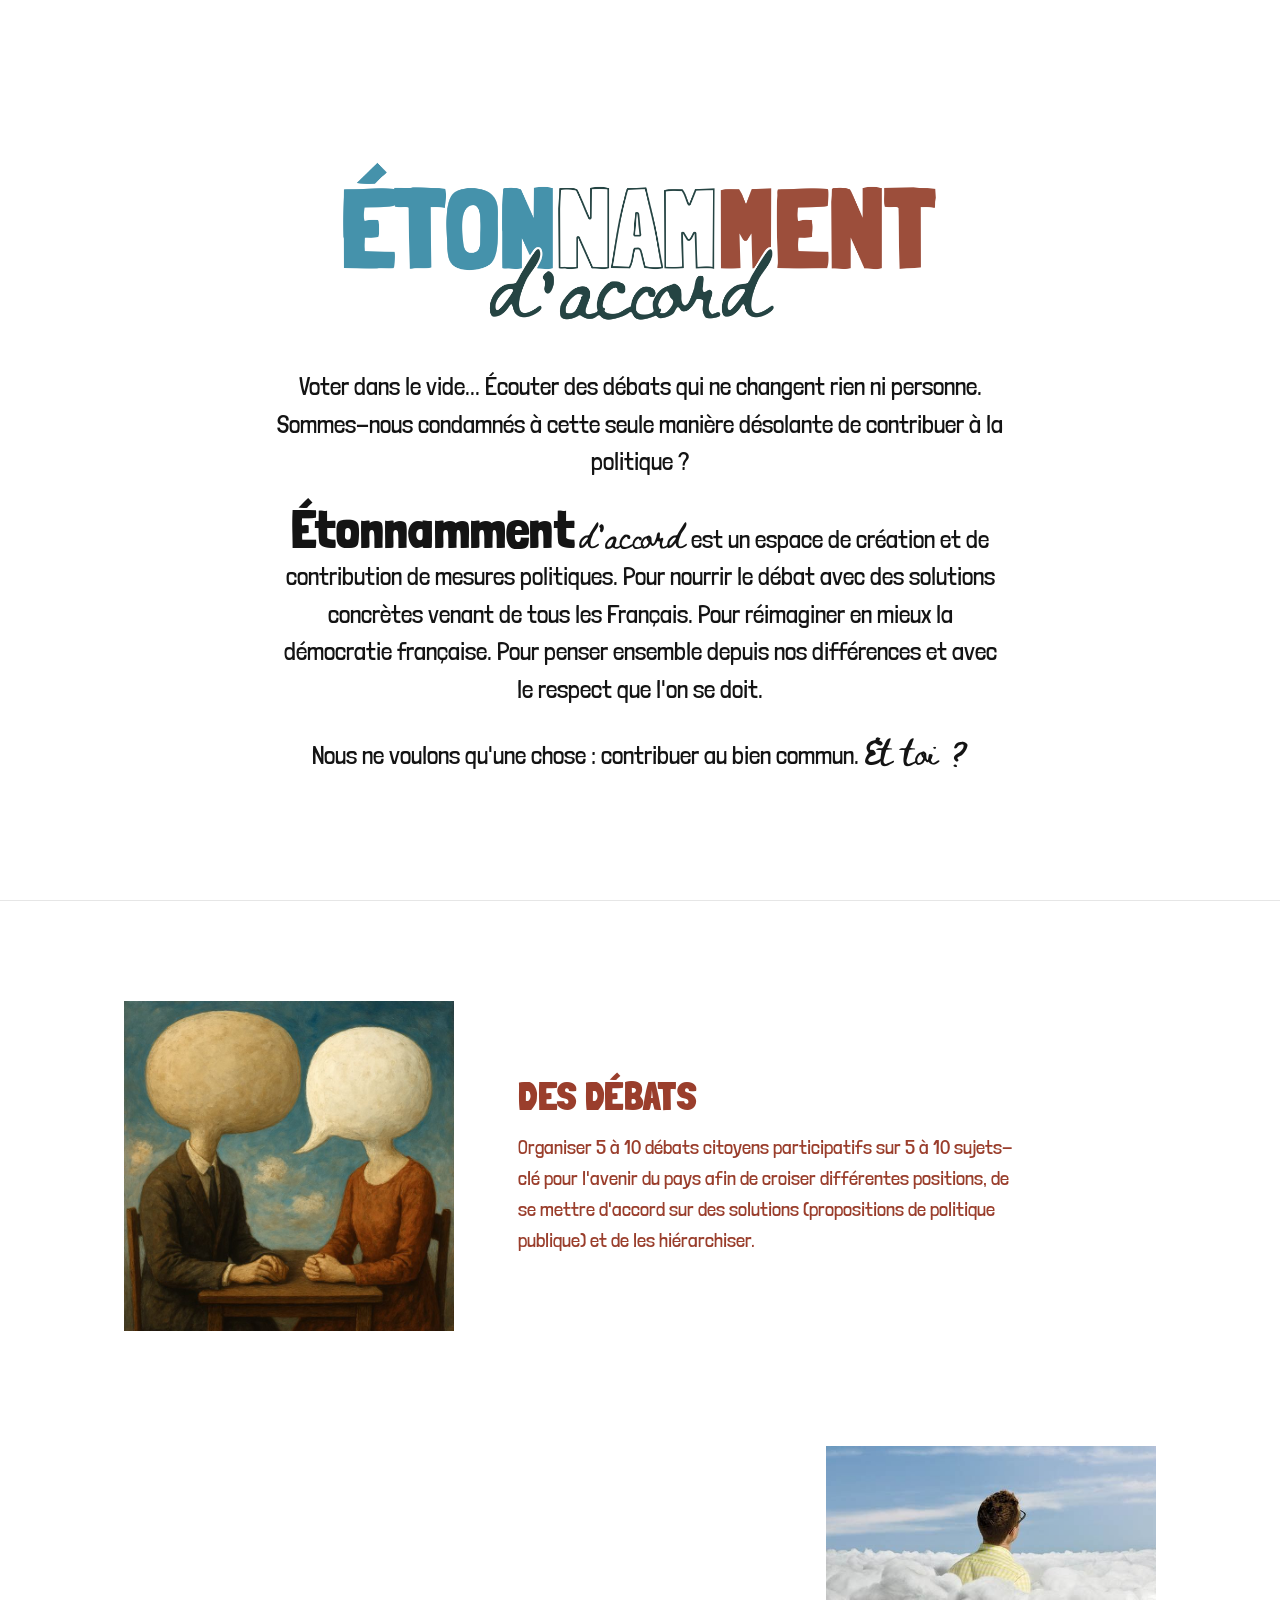
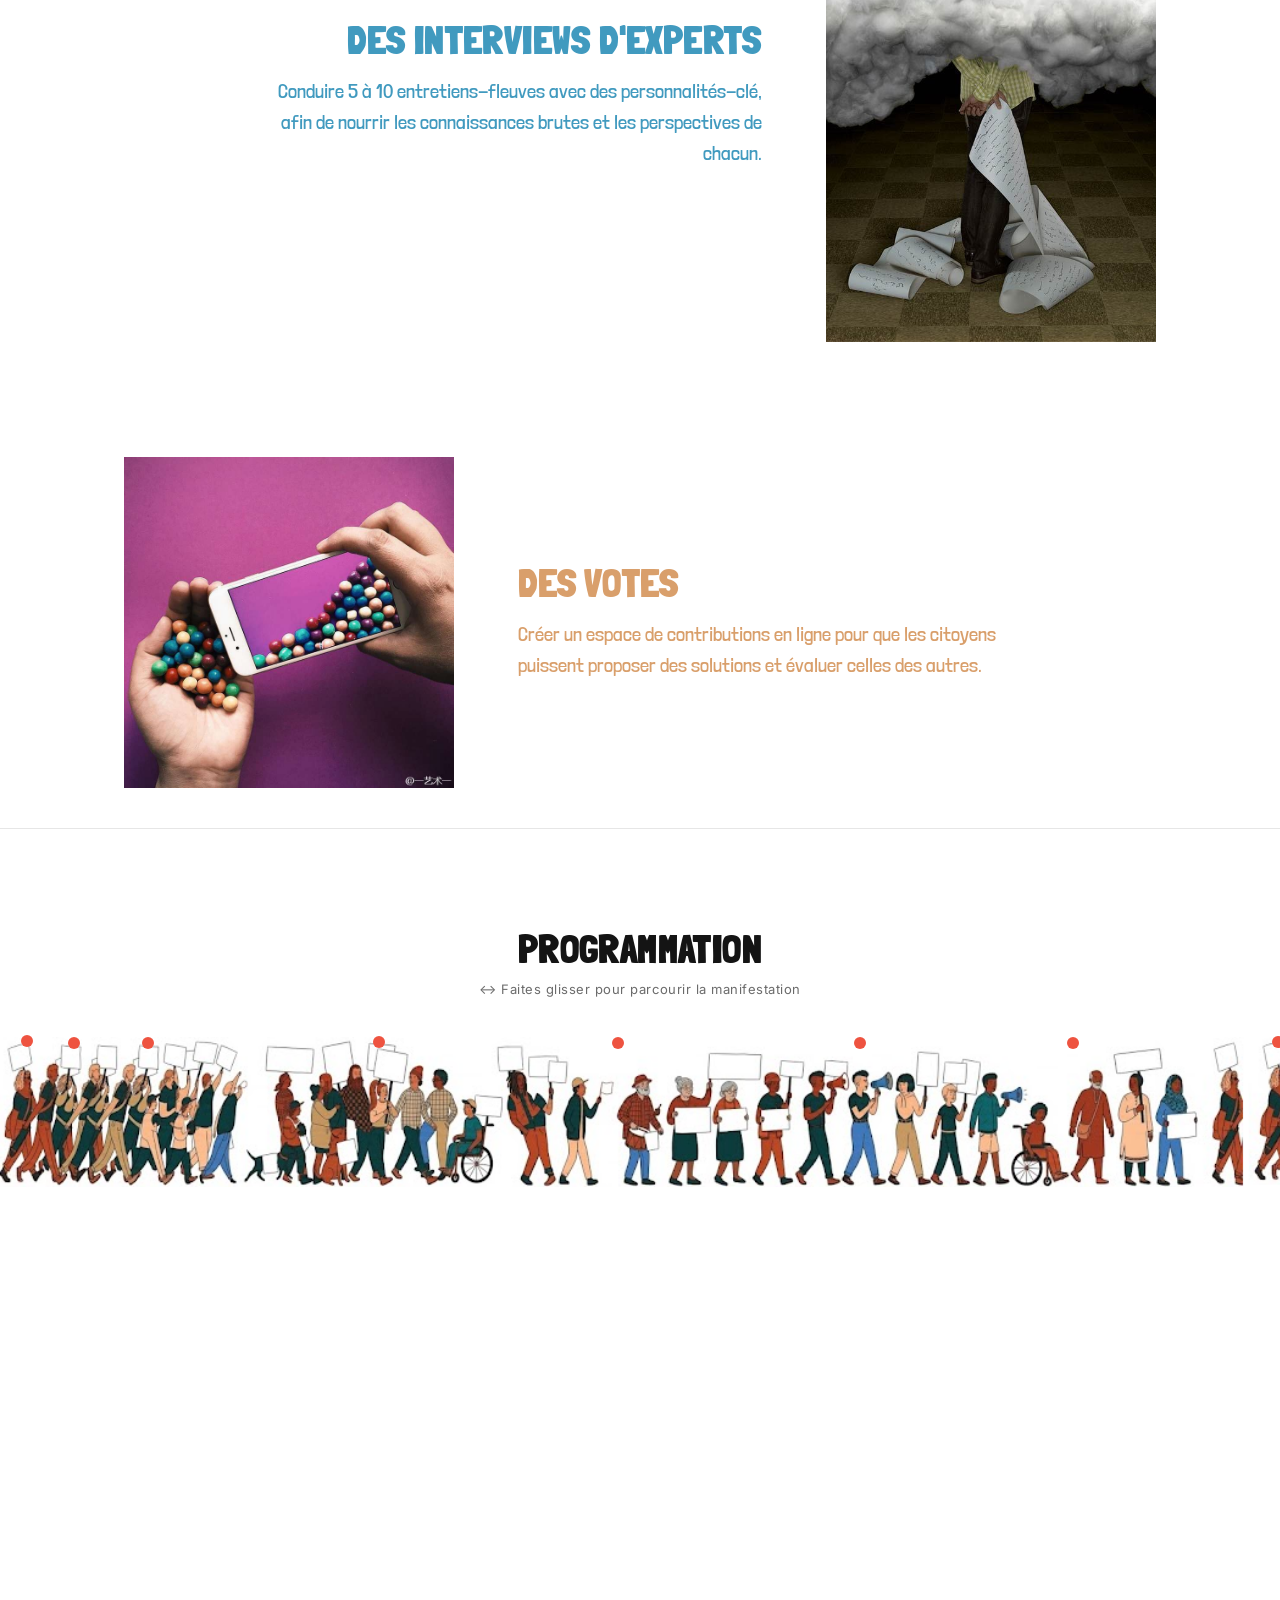
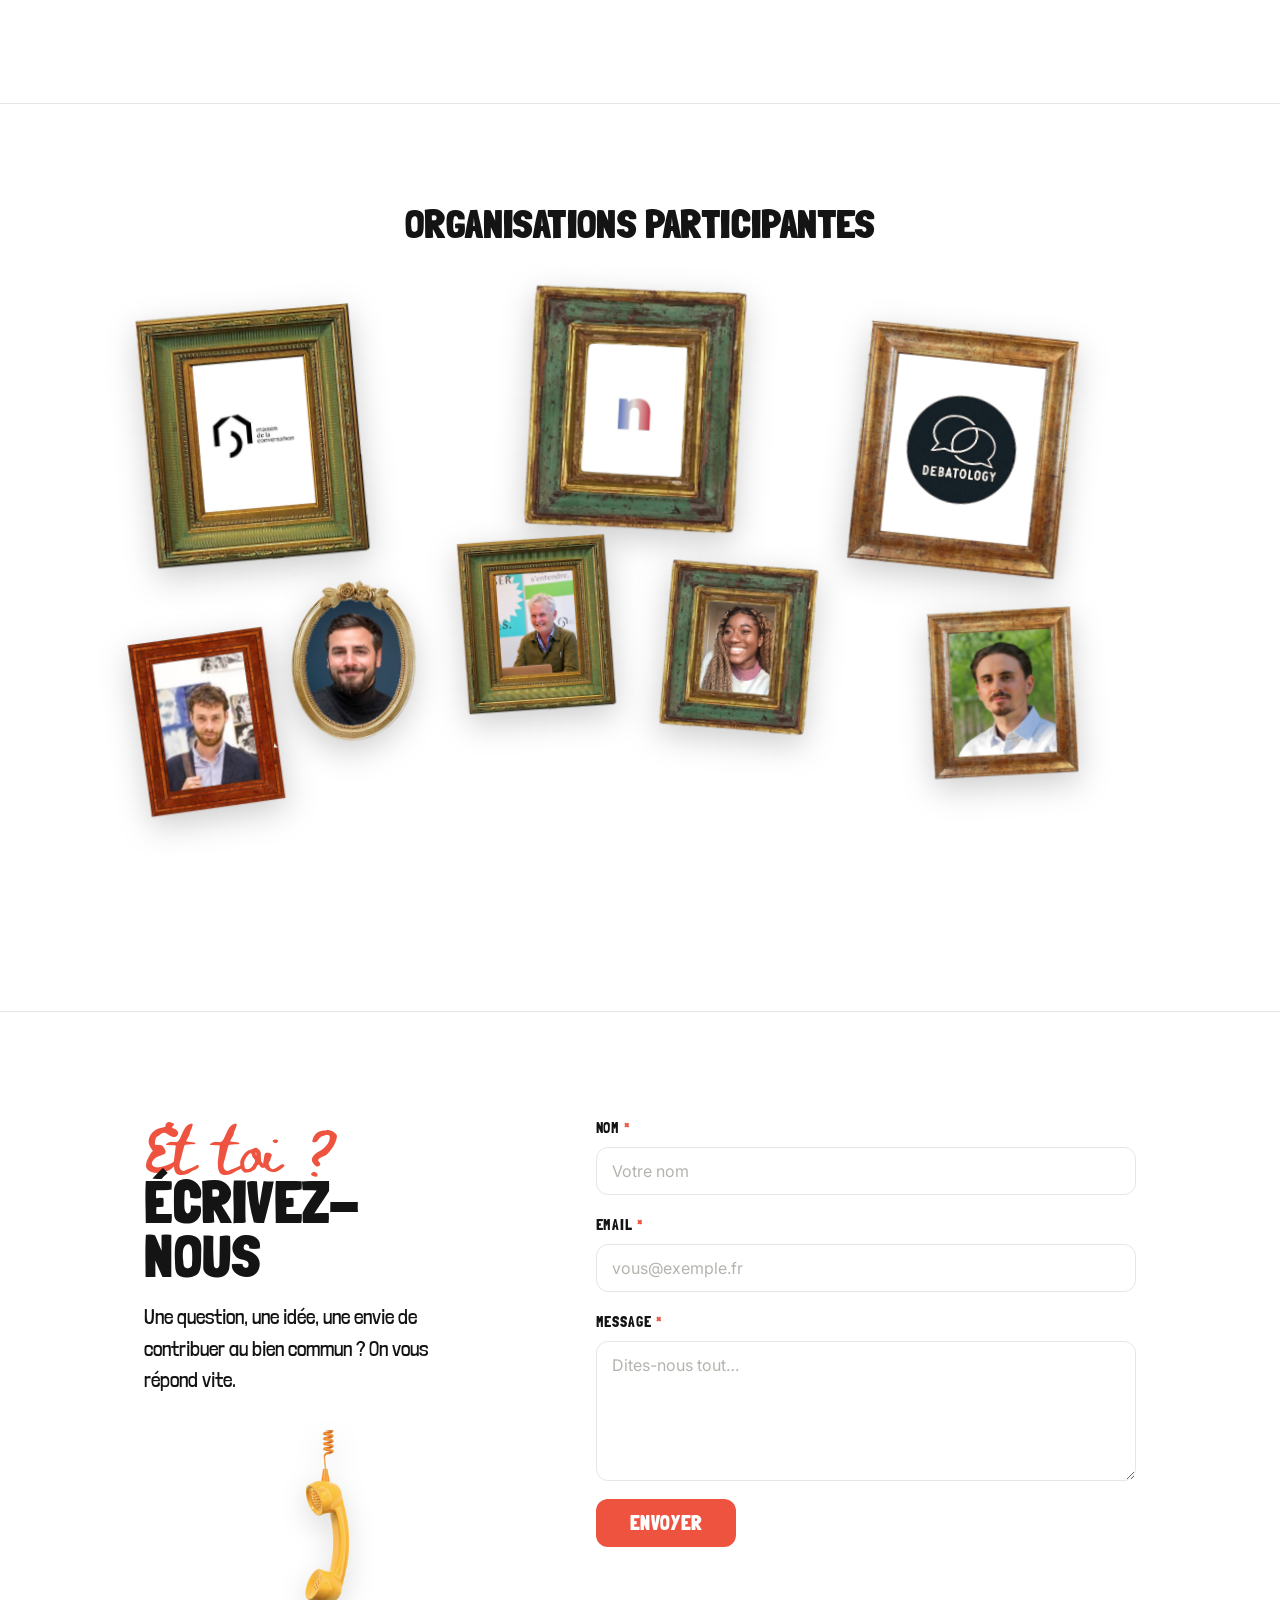
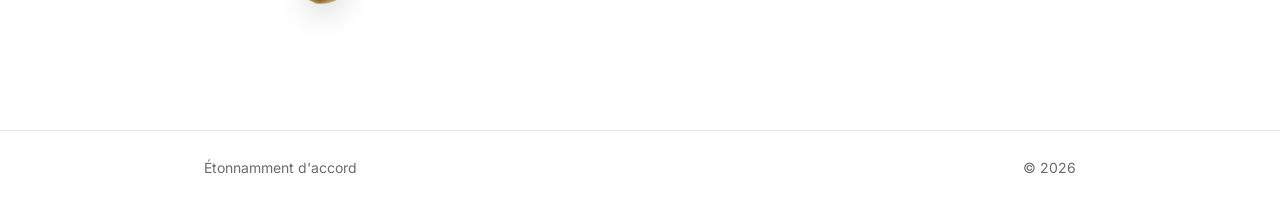
==== site/index.html @ c8e381dc "Add new dates to the timeline on the index page Co-Authored-By: Claude Sonnet 5.5 <noreply@anthropic" ====
<!DOCTYPE html>
<html lang="fr">
<head>
  <meta charset="UTF-8" />
  <meta name="viewport" content="width=device-width, initial-scale=1.0" />
  <title>Étonnamment d'accord</title>
  <meta name="description" content="Étonnamment d'accord" />

  <link rel="icon" type="image/png" sizes="32x32" href="assets/favicon-32.png" />
  <link rel="icon" type="image/png" sizes="64x64" href="assets/favicon-64.png" />
  <link rel="apple-touch-icon" href="assets/apple-touch-icon.png" />

  <script>
    /* set synchronously so the hero's final state never flashes before the intro */
    try {
      if (!matchMedia('(prefers-reduced-motion: reduce)').matches) {
        document.documentElement.classList.add('intro-pending');
      }
    } catch (e) {}
  </script>

  <link rel="preconnect" href="https://fonts.googleapis.com" />
  <link rel="preconnect" href="https://fonts.gstatic.com" crossorigin />
  <link href="https://fonts.googleapis.com/css2?family=Beth+Ellen&family=Inter:wght@400;500;600&family=Londrina+Solid:wght@300;900&display=swap" rel="stylesheet" />

  <style>
    :root {
      --bg:        #FFFFFF;
      --ink:       #141414;
      --ink-muted: #6B6B6B;
      --line:      #E6E6E6;
      --accent:    #EE5340;   /* coral, sampled from the "d'accord" lettering */
      --accent-hi: #D8412F;
      --error:     #B23A2B;
      --radius:    10px;
      --maxw:      920px;
    }

    * { box-sizing: border-box; }
    html { scroll-behavior: smooth; }

    body {
      margin: 0;
      background: var(--bg);
      color: var(--ink);
      font-family: "Inter", system-ui, -apple-system, sans-serif;
      font-size: 17px;
      line-height: 1.6;
      -webkit-font-smoothing: antialiased;
      overflow-x: hidden;          /* the hero intro briefly scales the logo up */
    }

    .wrap {
      width: 100%;
      max-width: var(--maxw);
      margin: 0 auto;
      padding: 0 24px;
    }

    /* ============ Scroll-reveal header ============ */
    .site-header {
      position: fixed;
      top: 0; left: 0; right: 0;
      z-index: 60;
      display: flex;
      align-items: center;
      justify-content: space-between;
      gap: 24px;
      padding: 10px clamp(16px, 4vw, 40px);
      background: rgba(255, 255, 255, 0.9);
      -webkit-backdrop-filter: blur(8px);
      backdrop-filter: blur(8px);
      border-bottom: 1px solid var(--line);
      /* hidden until the user scrolls past the hero logo (JS toggles .is-visible) */
      transform: translateY(-100%);
      opacity: 0;
      pointer-events: none;
      transition: transform 0.35s ease, opacity 0.35s ease;
    }
    .site-header.is-visible {
      transform: translateY(0);
      opacity: 1;
      pointer-events: auto;
    }
    .header-logo { display: inline-flex; flex: 0 0 auto; }
    .header-logo img { display: block; height: 44px; width: auto; }

    .header-nav { display: flex; gap: clamp(14px, 2.4vw, 30px); }
    .header-nav a {
      font-size: 14px;
      font-weight: 500;
      text-decoration: none;
      color: var(--ink);
      padding: 4px 0;
      border-bottom: 2px solid transparent;
      white-space: nowrap;
      transition: color 0.15s ease, border-color 0.15s ease;
    }
    .header-nav a:hover { color: var(--accent); border-color: var(--accent); }

    .header-contact {
      flex: 0 0 auto;
      position: relative;
      align-self: stretch;          /* fill header height so top:0 references the header top */
      display: flex;
      align-items: center;
      padding-right: 118px;          /* reserve room for the hanging phone */
      text-decoration: none;
      color: var(--ink);
      font-size: 13px;
      font-weight: 600;
      white-space: nowrap;
      transition: color 0.15s ease;
    }
    .header-contact:hover { color: var(--accent); }
    .header-contact img {
      position: absolute;
      top: -10px;                   /* cancel header padding so the cord touches the screen's top edge */
      right: 0;
      height: 136px;                /* twice as big again */
      width: auto;
      transform-origin: 50% 0;      /* swings from the cord */
      animation: sway 4s ease-in-out infinite;
      filter: drop-shadow(0 5px 8px rgba(0,0,0,0.16));
    }
    .header-contact:hover img { animation-duration: 1.4s; }
    .site-header a:focus-visible {
      outline: 2px solid var(--accent);
      outline-offset: 3px;
      border-radius: 4px;
    }
    @keyframes sway {
      0%, 100% { transform: rotate(-3.5deg); }
      50%      { transform: rotate(3.5deg); }
    }

    /* ============ Hero ============ */
    .hero {
      position: relative;
      min-height: 100vh;
      display: flex;
      align-items: center;
      justify-content: center;
      padding: 96px 24px 72px;
      overflow: hidden;            /* contain the oversized intro logo */
    }

    .hero-center {
      position: relative;
      z-index: 2;
      display: flex;
      flex-direction: column;
      align-items: center;
      text-align: center;
      gap: 30px;
      max-width: 860px;
    }
    .logo {
      width: clamp(260px, 48vw, 600px);
      height: auto;
      transform-origin: center center;
      will-change: transform;
    }
    .hero-text {
      font-family: "Londrina Solid", system-ui, sans-serif;
      font-weight: 300;                       /* Londrina Light */
      font-size: clamp(18px, 2.5vw, 25px);
      line-height: 1.5;
      color: var(--ink);
      max-width: 56ch;
    }
    /* hide logo + text before the JS intro runs (motion users only) — avoids a flash */
    html.intro-pending .hero .logo,
    html.intro-pending .hero .hero-text { opacity: 0; }

    /* intro veil: covers everything but the logo during the opening animation */
    .intro-veil {
      position: fixed;
      inset: 0;
      background: var(--bg);
      z-index: 500;
      opacity: 0;
      pointer-events: none;
      transition: opacity 0.6s ease;
    }
    html.intro-pending .intro-veil { opacity: 1; }   /* cover instantly from first paint */
    .intro-veil.show { opacity: 1; }
    .hero-center.lift { z-index: 1000; }   /* raise the logo above the veil */

    .hero-text p { margin: 0 0 1em; }
    .hero-text p:last-child { margin-bottom: 0; }

    /* "ÉTONNAMMENT" — Londrina Black, ~4 steps up the scale */
    .brand-word {
      font-family: "Londrina Solid", sans-serif;
      font-weight: 900;
      font-size: 2.1em;
      line-height: 0.9;
      letter-spacing: 0.005em;
    }
    /* "d'accord" and "Et toi ?" — Beth Ellen script */
    .script {
      font-family: "Beth Ellen", cursive;
      font-weight: 400;
    }
    @keyframes riseIn {
      from { opacity: 0; transform: translateY(14px); }
      to   { opacity: 1; transform: none; }
    }

    /* ============ Placeholder sections (nav targets — fill later) ============ */
    .section-placeholder {
      padding: 96px 0;
      border-top: 1px solid var(--line);
    }
    .section-placeholder h2 {
      font-family: "Inter", sans-serif;
      font-weight: 600;
      font-size: clamp(24px, 4vw, 34px);
      letter-spacing: -0.01em;
      margin: 0 0 8px;
    }
    .placeholder-note { color: var(--ink-muted); margin: 0; }

    /* ============ Format section (zig-zag features) ============ */
    .format { padding: 100px 0 40px; border-top: 1px solid var(--line); }
    .format-inner {
      width: 100%;
      max-width: 1080px;
      margin: 0 auto;
      padding: 0 24px;
      display: flex;
      flex-direction: column;
      gap: clamp(64px, 9vw, 120px);
    }
    .format-row {
      display: flex;
      align-items: center;
      gap: clamp(28px, 5vw, 72px);
    }
    .format-row.right { flex-direction: row-reverse; }
    .format-media { flex: 0 0 auto; width: clamp(200px, 32%, 340px); }
    .format-media img { display: block; width: 100%; height: auto; }
    .format-body { flex: 1 1 auto; max-width: 46ch; }
    .format-row.right .format-body { text-align: right; margin-left: auto; }
    .format-title {
      font-family: "Londrina Solid", sans-serif;
      font-weight: 900;
      font-size: clamp(26px, 4vw, 40px);
      letter-spacing: 0.01em;
      text-transform: uppercase;
      line-height: 1;
      margin: 0 0 16px;
      color: var(--c, var(--ink));
    }
    .format-text {
      font-family: "Londrina Solid", sans-serif;
      font-weight: 300;
      font-size: clamp(16px, 1.9vw, 20px);
      line-height: 1.55;
      margin: 0;
      color: var(--c, var(--ink));
    }
    @media (max-width: 760px) {
      .format-row, .format-row.right { flex-direction: column; align-items: flex-start; gap: 20px; }
      .format-media { width: min(72%, 320px); }
      .format-body, .format-row.right .format-body { text-align: left; margin-left: 0; max-width: none; }
    }

    /* ============ Organisations participantes (framed cluster) ============ */
    .section-org { padding: 100px 0 112px; border-top: 1px solid var(--line); }
    .org-head { text-align: center; max-width: 720px; margin: 0 auto; padding: 0 24px; }
    .org-head h2 {
      font-family: "Londrina Solid", sans-serif;
      font-weight: 900;
      text-transform: uppercase;
      font-size: clamp(24px, 4vw, 40px);
      letter-spacing: 0.01em;
      line-height: 1;
      margin: 0;
    }
    .org-cluster {
      position: relative;
      width: 100%;
      max-width: 1060px;
      margin: 40px auto 0;
      aspect-ratio: 100 / 58;
    }
    .org-item {
      position: absolute;
    }
    .org-item.big   { width: 21%; }
    .org-item.small { width: 14.5%; }
    .org-item img {
      display: block;
      width: 100%;
      height: auto;
      filter: drop-shadow(0 10px 16px rgba(0, 0, 0, 0.20));
      transform: rotate(var(--r, 0deg));
      transition: transform 0.25s ease;
    }
    .org-item:hover { z-index: 40 !important; }
    .org-item.is-open { z-index: 40 !important; }
    .org-item:hover img,
    .org-item.is-open img { transform: rotate(var(--r, 0deg)) scale(1.06); }

    /* hover/tap card — floats beside the frame, sized for genuinely readable text */
    .org-caption {
      position: absolute;
      top: calc(100% + 12px);
      left: 0;
      min-width: 210px;
      max-width: min(270px, 80vw);
      background: #fff;
      border: 1px solid var(--line);
      border-radius: 10px;
      box-shadow: 0 16px 32px rgba(0, 0, 0, 0.20);
      padding: 14px 16px;
      opacity: 0;
      transform: translateY(-6px) translateX(var(--dx, 0px));
      pointer-events: none;
      transition: opacity 0.2s ease, transform 0.2s ease;
      z-index: 50;
    }
    .org-item.cap-r .org-caption { left: auto; right: 0; }
    .org-caption::before {
      content: ""; position: absolute; top: -7px; left: 20px;
      border-left: 7px solid transparent; border-right: 7px solid transparent; border-bottom: 7px solid #fff;
    }
    .org-item.cap-r .org-caption::before { left: auto; right: 20px; }
    .org-item:hover .org-caption,
    .org-item.is-open .org-caption { opacity: 1; transform: translateY(0) translateX(var(--dx, 0px)); pointer-events: auto; }

    .org-caption .org-name {
      font-family: "Londrina Solid", sans-serif;
      font-weight: 900;
      text-transform: uppercase;
      font-size: 16px;
      letter-spacing: 0.02em;
      color: var(--ink);
      margin: 0 0 5px;
    }
    .org-caption p {
      margin: 0;
      font-family: "Inter", sans-serif;
      font-size: 13.5px;
      line-height: 1.5;
      text-align: left;
      color: var(--ink);
    }
    .org-caption .org-tag { color: var(--accent); font-weight: 600; }
    .org-caption .org-link {
      display: inline-block;
      margin-top: 9px;
      font-family: "Inter", sans-serif;
      font-weight: 600;
      font-size: 13.5px;
      color: var(--accent);
      text-decoration: none;
    }
    .org-caption .org-link:hover,
    .org-caption .org-link:focus-visible { text-decoration: underline; }

    /* when a caption has data-href, the whole panel becomes a clickable link */
    .org-caption[data-href] { cursor: pointer; }
    .org-caption[data-href]:hover,
    .org-caption[data-href]:focus-visible { background: #f7f6f1; }
    .org-caption[data-href]:focus-visible { outline: 2px solid var(--accent); outline-offset: -4px; }

    @media (max-width: 820px) {
      .org-cluster {
        position: static;
        aspect-ratio: auto;
        display: flex;
        flex-wrap: wrap;
        justify-content: center;
        align-items: center;
        gap: 18px 16px;
      }
      .org-item { position: relative !important; left: auto !important; top: auto !important; }
      .org-item.big { width: 30%; }
      .org-item.small { width: 22%; }
      /* on mobile the caption expands inline below the frame instead of floating —
         this can never overflow the viewport, since it's just part of normal flow */
      .org-caption, .org-item.cap-r .org-caption {
        position: static;
        width: 100%;
        max-width: none;
        min-width: 0;
        margin-top: 10px;
        opacity: 1;
        transform: none;
        pointer-events: none;
        display: none;
      }
      .org-caption::before, .org-item.cap-r .org-caption::before { display: none; }
      .org-item:hover .org-caption,
      .org-item.is-open .org-caption { display: block; transform: none; pointer-events: auto; }
    }
    @media (max-width: 520px) {
      .org-item.big { width: 44%; }
      .org-item.small { width: 40%; }
    }

    /* ============ Programmation (scrolling timeline) ============ */
    .section-prog { padding: 100px 0 48px; border-top: 1px solid var(--line); }
    .tl-hint { text-align: center; color: var(--ink-muted); font-size: 13px; letter-spacing: 0.04em; margin: 10px 0 0; }
    .tl-scroll {
      width: 100%;
      margin-top: 30px;
      overflow-x: auto;
      overflow-y: hidden;
      padding: 8px 0 460px;                 /* room below for the taller drop-down cards */
      -webkit-overflow-scrolling: touch;
      scrollbar-width: thin;
    }
    .tl-stage { position: relative; display: inline-block; --tlh: 150px; }
    .tl-img { display: block; height: var(--tlh); width: auto; user-select: none; -webkit-user-drag: none; }

    .tl-event { position: absolute; left: var(--l); top: var(--top); width: var(--w); height: var(--h); }
    .tl-event:hover, .tl-event.is-open { z-index: 20; }
    .tl-hit {
      position: absolute; left: 50%; top: 50%; transform: translate(-50%, -50%);
      width: max(30px, 100%); height: max(34px, 100%);
      background: transparent; border: 0; padding: 0; cursor: pointer; border-radius: 3px;
    }
    .tl-event:hover .tl-hit, .tl-event.is-open .tl-hit { outline: 2px solid var(--accent); outline-offset: 2px; }
    .tl-dot {
      position: absolute; left: 50%; top: -8px; transform: translateX(-50%);
      width: 12px; height: 12px; border-radius: 50%; background: var(--accent);
      box-shadow: 0 0 0 0 rgba(238,83,64,.5); animation: tlpulse 2.2s infinite; pointer-events: none;
    }
    .tl-event:hover .tl-dot, .tl-event.is-open .tl-dot { animation: none; }
    @keyframes tlpulse {
      0%   { box-shadow: 0 0 0 0 rgba(238,83,64,.45); }
      70%  { box-shadow: 0 0 0 11px rgba(238,83,64,0); }
      100% { box-shadow: 0 0 0 0 rgba(238,83,64,0); }
    }
    .tl-card {
      position: absolute; top: calc(100% + 14px); left: -12px;
      width: 300px; background: #fff; border: 1px solid var(--line); border-radius: 8px;
      box-shadow: 0 16px 34px rgba(0,0,0,.18); overflow: hidden; z-index: 5;
      opacity: 0; transform: translateY(-6px); pointer-events: none;
      transition: opacity .2s ease, transform .2s ease;
    }
    .tl-card::before {
      content: ""; position: absolute; top: -7px; left: 22px;
      border-left: 7px solid transparent; border-right: 7px solid transparent; border-bottom: 7px solid #fff;
    }
    .tl-event:hover .tl-card, .tl-event.is-open .tl-card { opacity: 1; transform: translateY(0); pointer-events: auto; }
    .tl-date {
      background: var(--accent); color: #fff; font-family: "Londrina Solid", sans-serif; font-weight: 900;
      text-transform: uppercase; font-size: 16px; letter-spacing: .03em; padding: 7px 12px;
    }
    .tl-row img { width: 100%; height: 128px; object-fit: cover; display: block; }
    .tl-text { padding: 12px 14px 14px; }
    .tl-text p { margin: 0 0 8px; font-size: 13.5px; line-height: 1.5; color: var(--ink); }
    .tl-text p:last-of-type { margin-bottom: 0; }
    .tl-text strong { font-weight: 700; }
    .tl-link {
      display: inline-block;
      margin-top: 2px;
      font-family: "Inter", sans-serif;
      font-weight: 600;
      font-size: 13.5px;
      color: var(--accent);
      text-decoration: none;
    }
    .tl-link:hover, .tl-link:focus-visible { text-decoration: underline; }

    @media (max-width: 820px) {
      .tl-stage { --tlh: 120px; }
      .tl-card { width: 250px; }
      .tl-row img { height: 108px; }
      .tl-scroll { padding-bottom: 420px; }
    }

    /* keep anchored sections from hiding behind the fixed header */
    .section-placeholder, .format, .section-prog, .section-org, .contact { scroll-margin-top: 76px; }

    /* ============ Contact ============ */
    .contact { border-top: 1px solid var(--line); }
    .contact-inner {
      max-width: 1040px;
      margin: 0 auto;
      padding: clamp(72px, 9vw, 104px) 24px;
      display: grid;
      grid-template-columns: 0.82fr 1.18fr;
      gap: clamp(28px, 6vw, 76px);
      align-items: start;
    }
    .contact-aside { position: relative; padding-top: 8px; }
    .contact-hook {
      font-family: "Beth Ellen", cursive;
      color: var(--accent);
      font-size: clamp(30px, 5vw, 46px);
      line-height: 1;
      margin: 0 0 6px;
    }
    .contact-title {
      font-family: "Londrina Solid", sans-serif;
      font-weight: 900;
      text-transform: uppercase;
      font-size: clamp(34px, 6.2vw, 58px);
      line-height: 0.92;
      letter-spacing: 0.01em;
      margin: 0 0 18px;
    }
    .contact-lede {
      font-family: "Londrina Solid", sans-serif;
      font-weight: 300;
      font-size: clamp(17px, 2vw, 21px);
      line-height: 1.5;
      color: var(--ink);
      max-width: 30ch;
      margin: 0;
    }
    .phone-hang { margin-top: 34px; text-align: center; }
    .phone-hang img {
      height: clamp(120px, 20vw, 188px);
      width: auto;
      transform-origin: 50% 0;              /* swings from the cord */
      animation: sway 4s ease-in-out infinite;
      filter: drop-shadow(0 10px 14px rgba(0,0,0,0.14));
    }

    .contact-form { display: grid; gap: 18px; }
    .field { display: grid; gap: 7px; }
    .field label {
      font-family: "Londrina Solid", sans-serif;
      font-weight: 400;
      text-transform: uppercase;
      letter-spacing: 0.06em;
      font-size: 15px;
      color: var(--ink);
    }
    .field label .req { color: var(--accent); }
    input, textarea {
      font-family: "Inter", sans-serif;
      font-size: 16px;
      color: var(--ink);
      background: #fff;
      border: 1.5px solid var(--line);
      border-radius: 12px;
      padding: 13px 15px;
      transition: border-color .15s ease, box-shadow .15s ease;
    }
    textarea { resize: vertical; min-height: 140px; }
    input::placeholder, textarea::placeholder { color: #B4B4AE; }
    input:focus, textarea:focus {
      outline: none;
      border-color: var(--accent);
      box-shadow: 0 0 0 3px color-mix(in srgb, var(--accent) 16%, transparent);
    }

    .submit {
      justify-self: start;
      font-family: "Londrina Solid", sans-serif;
      font-weight: 900;
      text-transform: uppercase;
      letter-spacing: 0.03em;
      font-size: 20px;
      color: #fff;
      background: var(--accent);
      border: none;
      border-radius: 12px;
      padding: 12px 34px;
      cursor: pointer;
      transition: background .15s ease, transform .05s ease;
    }
    .submit:hover { background: var(--accent-hi); }
    .submit:active { transform: translateY(1px); }
    .submit:disabled { opacity: .55; cursor: default; }
    .submit:focus-visible { outline: 2px solid var(--accent); outline-offset: 3px; }

    .status { margin: 2px 0 0; font-size: 15px; min-height: 1.4em; font-weight: 500; }
    .status[data-state="ok"]    { color: var(--accent); }
    .status[data-state="error"] { color: var(--error); }

    @media (max-width: 760px) {
      .contact-inner { grid-template-columns: 1fr; gap: 30px; }
      .contact-aside { text-align: center; }
      .contact-lede { margin: 0 auto; }
      .phone-hang { margin-top: 22px; }
      .submit { justify-self: stretch; width: 100%; text-align: center; }
    }

    /* ============ Footer ============ */
    footer {
      border-top: 1px solid var(--line);
      padding: 26px 0;
      font-size: 14px;
      color: var(--ink-muted);
    }
    .footer-inner {
      display: flex;
      justify-content: space-between;
      flex-wrap: wrap;
      gap: 8px;
    }

    /* ============ Small screens ============ */
    @media (max-width: 720px) {
      .header-nav { display: none; }        /* keep the header minimal on phones */
      .header-logo img { height: 36px; }
      .header-contact span { display: none; } /* phone icon alone */
    }
    @media (max-width: 560px) {
      .wrap { padding: 0 20px; }
      .hero { padding: 92px 20px 64px; }
    }

    /* ============ Reduced motion ============ */
    @media (prefers-reduced-motion: reduce) {
      html { scroll-behavior: auto; }
      .logo, .hero-text, .header-contact img, .phone-hang img { animation: none !important; }
      .logo, .hero-text { opacity: 1 !important; transform: none !important; }
      * { transition: none !important; }
    }
  </style>

  <noscript>
    <!-- Without JS the scroll-reveal can't run, so show the header outright -->
    <style>.site-header { transform: none; opacity: 1; pointer-events: auto; }</style>
  </noscript>
</head>
<body id="top">

  <!-- White cover shown only during the hero intro so nothing but the logo is visible -->
  <div class="intro-veil" aria-hidden="true"></div>

  <!-- Minimalist header — hidden until the user scrolls past the hero logo -->
  <header class="site-header" id="site-header">
    <a class="header-logo" href="#top" aria-label="Étonnamment d'accord — accueil">
      <img src="assets/Header_logo.png" alt="Étonnamment d'accord" />
    </a>
    <nav class="header-nav" aria-label="Navigation principale">
      <a href="#format">Format</a>
      <a href="#programmation">Programmation</a>
      <a href="#organisations">Organisations participantes</a>
    </nav>
    <a class="header-contact" href="#contact">
      <img src="assets/Phone.png" alt="" />
      <span>Nous contacter</span>
    </a>
  </header>

  <main>
    <!-- ============ HERO ============ -->
    <section class="hero">
      <div class="hero-center">
        <img class="logo" src="assets/Main_Logo.png" alt="Étonnamment d'accord" />
        <div class="hero-text">
          <p>Voter dans le vide... Écouter des débats qui ne changent rien ni personne. Sommes-nous condamnés à cette seule manière désolante de contribuer à la politique&nbsp;?</p>
          <p><span class="brand-word">Étonnamment</span> <span class="script">d'accord</span> est un espace de création et de contribution de mesures politiques. Pour nourrir le débat avec des solutions concrètes venant de tous les Français. Pour réimaginer en mieux la démocratie française. Pour penser ensemble depuis nos différences et avec le respect que l'on se doit.</p>
          <p>Nous ne voulons qu'une chose&nbsp;: contribuer au bien commun. <span class="script">Et toi&nbsp;?</span></p>
        </div>
      </div>
    </section>

    <!-- ============ NAV TARGET SECTIONS (placeholders — fill later) ============ -->
    <!-- ============ FORMAT ============ -->
    <section class="format" id="format">
      <div class="format-inner">

        <div class="format-row left" style="--c:#9a3e2c">
          <div class="format-media">
            <img src="assets/DES_DE_BATS.jpg" alt="Deux personnages aux têtes en forme de bulles de bande dessinée, assis face à face" />
          </div>
          <div class="format-body">
            <h2 class="format-title">Des débats</h2>
            <p class="format-text" data-copy="format-debats">Organiser 5 à 10 débats citoyens participatifs sur 5 à 10 sujets-clé pour l'avenir du pays afin de croiser différentes positions, de se mettre d'accord sur des solutions (propositions de politique publique) et de les hiérarchiser.</p>
          </div>
        </div>

        <div class="format-row right" style="--c:#419abf">
          <div class="format-media">
            <img src="assets/DES_INTERVIEWS_D_EXPERTS.jpg" alt="Un homme de dos face à un mur de nuages, tenant de longues notes manuscrites" />
          </div>
          <div class="format-body">
            <h2 class="format-title">Des interviews d'experts</h2>
            <p class="format-text" data-copy="format-interviews">Conduire 5 à 10 entretiens-fleuves avec des personnalités-clé, afin de nourrir les connaissances brutes et les perspectives de chacun.</p>
          </div>
        </div>

        <div class="format-row left" style="--c:#d99f6b">
          <div class="format-media">
            <img src="assets/DES_VOTES.jpg" alt="Une main tend des billes colorées qui semblent se déverser dans l'écran d'un téléphone" />
          </div>
          <div class="format-body">
            <h2 class="format-title">Des votes</h2>
            <p class="format-text" data-copy="format-votes">Créer un espace de contributions en ligne pour que les citoyens puissent proposer des solutions et évaluer celles des autres.</p>
          </div>
        </div>

      </div>
    </section>

    <!-- ============ PROGRAMMATION ============ -->
    <section class="section-prog" id="programmation">
      <div class="org-head">
        <h2>Programmation</h2>
        <p class="tl-hint">↔ Faites glisser pour parcourir la manifestation</p>
      </div>

      <div class="tl-scroll">
        <div class="tl-stage">
          <img class="tl-img" src="assets/Timeline.png" alt="Une longue manifestation illustrée : de nombreuses personnes marchent de la gauche vers la droite en brandissant des pancartes vierges" />

          <div class="tl-event" style="--l:0.39%; --top:4.1%; --w:1.35%; --h:21%">
            <button class="tl-hit" type="button" aria-label="Événement du 10 septembre 2026"></button>
            <span class="tl-dot" aria-hidden="true"></span>
            <div class="tl-card" role="dialog" aria-label="10 septembre 2026">
              <div class="tl-date">10 septembre 2026</div>
              <div class="tl-row">
                <img src="assets/tl_zoom1.jpg" alt="" />
                <div class="tl-text" data-copy="programmation-10-sept">
                  <p><strong>Réparer la démocratie, chacun dans son coin&nbsp;?</strong></p>
                  <p>Réunissons-nous au lancement de Étonnamment d'accord, un programme citoyen pour préparer les présidentielles 2027.</p>
                  <a class="tl-link" href="https://www.eventbrite.fr/e/reparer-la-democratie-chacun-dans-son-coin-tickets-1998431041040" target="_blank" rel="noopener">Réserver sur Eventbrite ↗</a>
                </div>
              </div>
            </div>
          </div>

          <div class="tl-event" style="--l:2.20%; --top:4.9%; --w:1.56%; --h:20%">
            <button class="tl-hit" type="button" aria-label="Événement du 17 septembre 2026"></button>
            <span class="tl-dot" aria-hidden="true"></span>
            <div class="tl-card" role="dialog" aria-label="17 septembre 2026">
              <div class="tl-date">17 septembre 2026</div>
              <div class="tl-row">
                <img src="assets/tl_zoom2.jpg" alt="" />
                <div class="tl-text" data-copy="programmation-17-sept">
                  <p><strong>Nuit des Controverses</strong></p>
                  <p>Étonnamment d'accord aura le plaisir d'organiser un format « Façons de voir » de la Maison de la Conversation à l'occasion de la Nuit des Controverses.</p>
                  <a class="tl-link" href="https://www.gaite-lyrique.net/agenda/2026/2eme-nuit-des-controverses/" target="_blank" rel="noopener">Voir l'événement ↗</a>
                </div>
              </div>
            </div>
          </div>

          <div class="tl-event" style="--l:5.2%; --top:5.2%; --w:1.45%; --h:19%">
            <button class="tl-hit" type="button" aria-label="Événement du 14 octobre 2026"></button>
            <span class="tl-dot" aria-hidden="true"></span>
            <div class="tl-card" role="dialog" aria-label="14 octobre 2026">
              <div class="tl-date">14 octobre 2026</div>
              <div class="tl-text">
                <p><strong>Nos politiques, tous les mêmes ?</strong></p>
                <p>Sciences Po Toulouse</p>
                <a class="tl-link" href="https://www.eventbrite.fr/e/nos-politiques-tous-les-memes-tickets-2002504041494?aff=ebdssbdestsearch" target="_blank" rel="noopener">Réserver sur Eventbrite ↗</a>
              </div>
            </div>
          </div>

          <div class="tl-event" style="--l:14.5%; --top:4.8%; --w:1.35%; --h:20%">
            <button class="tl-hit" type="button" aria-label="Événement fin novembre 2026"></button>
            <span class="tl-dot" aria-hidden="true"></span>
            <div class="tl-card" role="dialog" aria-label="Fin novembre 2026">
              <div class="tl-date">Fin novembre 2026</div>
              <div class="tl-text">
                <p><strong>Rochefort</strong></p>
                <p>Plus d'informations à suivre</p>
              </div>
            </div>
          </div>

          <div class="tl-event" style="--l:24.0%; --top:5.1%; --w:1.45%; --h:19%">
            <button class="tl-hit" type="button" aria-label="Événement mi décembre 2026"></button>
            <span class="tl-dot" aria-hidden="true"></span>
            <div class="tl-card" role="dialog" aria-label="Mi décembre 2026">
              <div class="tl-date">Mi décembre 2026</div>
              <div class="tl-text">
                <p><strong>Paris</strong></p>
                <p>Plus d'informations à suivre</p>
              </div>
            </div>
          </div>

          <div class="tl-event" style="--l:33.8%; --top:4.9%; --w:1.3%; --h:20%">
            <button class="tl-hit" type="button" aria-label="Événement janvier 2027"></button>
            <span class="tl-dot" aria-hidden="true"></span>
            <div class="tl-card" role="dialog" aria-label="Janvier 2027">
              <div class="tl-date">Janvier 2027</div>
              <div class="tl-text">
                <p><strong>Le Mans</strong></p>
                <p>Plus d'informations à suivre</p>
              </div>
            </div>
          </div>

          <div class="tl-event" style="--l:42.2%; --top:5.2%; --w:1.5%; --h:19%">
            <button class="tl-hit" type="button" aria-label="Événement février 2027"></button>
            <span class="tl-dot" aria-hidden="true"></span>
            <div class="tl-card" role="dialog" aria-label="Février 2027">
              <div class="tl-date">Février 2027</div>
              <div class="tl-text">
                <p><strong>Strasbourg</strong></p>
                <p>Plus d'informations à suivre</p>
              </div>
            </div>
          </div>

          <div class="tl-event" style="--l:50.5%; --top:4.8%; --w:1.35%; --h:20%">
            <button class="tl-hit" type="button" aria-label="Événement mars 2027"></button>
            <span class="tl-dot" aria-hidden="true"></span>
            <div class="tl-card" role="dialog" aria-label="Mars 2027">
              <div class="tl-date">Mars 2027</div>
              <div class="tl-text">
                <p><strong>Paris</strong></p>
                <p>Plus d'informations à suivre</p>
              </div>
            </div>
          </div>
        </div>
      </div>
    </section>

    <!-- ============ ORGANISATIONS PARTICIPANTES ============ -->
    <section class="section-org" id="organisations">
      <div class="org-head">
        <h2>Organisations participantes</h2>
      </div>

      <div class="org-cluster">
        <!-- 3 bigger frames — logos -->
        <div class="org-item big"   style="left:3%;  top:4%;  z-index:3; --r:-5deg; --ct:20.3%; --cr:24.8%; --cb:22.3%; --cl:25.4%">
          <img src="assets/org/org1.png" alt="Maison de la conversation" />
          <div class="org-caption">
            <p data-copy="org-maison-de-la-conversation">La maison de la Conversation est un lieu de vie situé dans le 18e arrondissement de Paris qui valorise la conversation grâce à sa programmation.</p>
          </div>
        </div>
        <div class="org-item big"   style="left:39%; top:0%;  z-index:4; --r:3deg; --ct:24.6%; --cr:27.7%; --cb:23.1%; --cl:27.6%">
          <img src="assets/org/org2.png" alt="n" />
          <div class="org-caption">
            <p data-copy="org-n">L'asso qui construit un programme citoyen avec méthode. Des décryptages utiles et des débats sans prise de tête.</p>
          </div>
        </div>
        <div class="org-item big cap-r" style="left:70%; top:6%;  z-index:3; --r:6deg; --ct:15.3%; --cr:17.0%; --cb:15.5%; --cl:16.8%">
          <img src="assets/org/org3.png" alt="Debatology" />
          <div class="org-caption">
            <p data-copy="org-debatology">Dépolariser sans dépolitiser. Et si le débat n'était pas un combat à gagner mais un jeu à repenser&nbsp;? Récits, science et tactiques pour sortir de la polarisation et <span class="org-tag">#MieuxDebattre</span>.</p>
          </div>
        </div>

        <!-- 5 smaller frames — people -->
        <div class="org-item small" style="left:16%; top:47%; z-index:5; --r:4deg; --ct:14.9%; --cr:21.4%; --cb:15.1%; --cl:16.7%">
          <img src="assets/org/person1.png" alt="Peter Barrett" />
          <div class="org-caption" data-copy="org-person-1">
            <p class="org-name">Peter Barrett</p>
            <a class="org-link" href="https://www.linkedin.com/in/phsbarrett/" target="_blank" rel="noopener">Voir le profil LinkedIn ↗</a>
          </div>
        </div>
        <div class="org-item small" style="left:2%;  top:56%; z-index:4; --r:-8deg; --ct:15.0%; --cr:21.3%; --cb:17.0%; --cl:19.6%; --crad:50%">
          <img src="assets/org/person2.png" alt="Paul Bonifacio" />
          <div class="org-caption" data-copy="org-person-2">
            <p class="org-name">Paul Bonifacio</p>
            <a class="org-link" href="https://www.linkedin.com/in/paul-bonifacio/" target="_blank" rel="noopener">Voir le profil LinkedIn ↗</a>
          </div>
        </div>
        <div class="org-item small" style="left:33%; top:41%; z-index:6; --r:-4deg; --ct:20.3%; --cr:24.8%; --cb:22.3%; --cl:25.4%">
          <img src="assets/org/person3.png" alt="Xavier Cazard" />
          <div class="org-caption" data-copy="org-person-3">
            <p class="org-name">Xavier Cazard</p>
            <a class="org-link" href="https://www.linkedin.com/in/xaviercazard/" target="_blank" rel="noopener">Voir le profil LinkedIn ↗</a>
          </div>
        </div>
        <div class="org-item small cap-r" style="left:52%; top:45%; z-index:5; --r:5deg; --ct:24.6%; --cr:27.7%; --cb:23.1%; --cl:27.6%">
          <img src="assets/org/person5.png" alt="Grâce Iba" />
          <div class="org-caption" data-copy="org-person-4">
            <p class="org-name">Grâce Iba</p>
            <a class="org-link" href="https://www.linkedin.com/in/gr%C3%A2ce-iba/" target="_blank" rel="noopener">Voir le profil LinkedIn ↗</a>
          </div>
        </div>
        <div class="org-item small cap-r" style="left:77%; top:52%; z-index:2; --r:-3deg; --ct:15.3%; --cr:17.0%; --cb:15.5%; --cl:16.8%">
          <img src="assets/org/person6.png" alt="Mathieu Groffe" />
          <div class="org-caption" data-copy="org-person-5">
            <p class="org-name">Mathieu Groffe</p>
            <a class="org-link" href="https://www.linkedin.com/in/mathieu-groffe-456241153/" target="_blank" rel="noopener">Voir le profil LinkedIn ↗</a>
          </div>
        </div>
      </div>
    </section>

    <!-- ============ CONTACT ============ -->
    <section class="contact" id="contact">
      <div class="contact-inner">

        <div class="contact-aside">
          <p class="contact-hook">Et toi&nbsp;?</p>
          <h2 class="contact-title">Écrivez-<br>nous</h2>
          <p class="contact-lede">Une question, une idée, une envie de contribuer au bien commun&nbsp;? On vous répond vite.</p>
          <div class="phone-hang">
            <img src="assets/Phone.png" alt="" />
          </div>
        </div>

        <!-- Submission handled in JS via the Make webhook (no <form action>). -->
        <form class="contact-form" id="contact-form" novalidate>
          <div class="field">
            <label for="name">Nom <span class="req">*</span></label>
            <input type="text" id="name" name="name" autocomplete="name" placeholder="Votre nom" required />
          </div>
          <div class="field">
            <label for="email">Email <span class="req">*</span></label>
            <input type="email" id="email" name="email" autocomplete="email" placeholder="vous@exemple.fr" required />
          </div>
          <div class="field">
            <label for="message">Message <span class="req">*</span></label>
            <textarea id="message" name="message" placeholder="Dites-nous tout…" required></textarea>
          </div>
          <button type="submit" class="submit" id="submit-btn">Envoyer</button>
          <p class="status" id="status" role="status" aria-live="polite"></p>
        </form>

      </div>
    </section>
  </main>

  <footer>
    <div class="wrap footer-inner">
      <span>Étonnamment d'accord</span>
      <span>© <span id="year"></span></span>
    </div>
  </footer>

  <script>
    /* =====================================================================
       MAKE WEBHOOK — paste your Custom Webhook URL between the quotes below.
       (Make → new scenario → "Webhooks" → "Custom webhook" → copy the
        address here, then "Determine data structure" and submit once so
        Make learns the fields: name, email, message.)
       ===================================================================== */
    const MAKE_WEBHOOK_URL = "https://hook.eu2.make.com/t7lfylt7lt9e2218zule447umaprunz0";

    document.getElementById("year").textContent = new Date().getFullYear();

    /* Reveal the header once the hero logo has scrolled out of view */
    (function () {
      const header = document.getElementById("site-header");
      const heroLogo = document.querySelector(".hero .logo");
      if (!header) return;

      if (heroLogo && "IntersectionObserver" in window) {
        const io = new IntersectionObserver(
          (entries) => {
            entries.forEach((e) =>
              header.classList.toggle("is-visible", !e.isIntersecting)
            );
          },
          { threshold: 0 }
        );
        io.observe(heroLogo);
      } else {
        // Fallback: reveal after a bit of scrolling
        const onScroll = () =>
          header.classList.toggle("is-visible", window.scrollY > 240);
        window.addEventListener("scroll", onScroll, { passive: true });
        onScroll();
      }
    })();

    /* Hero intro: logo starts vertically centred on screen (alone, 2x),
       then slides up to its resting spot while the text reveals. */
    (function () {
      const hero = document.querySelector(".hero");
      const html = document.documentElement;
      if (!hero) return;
      const logo = hero.querySelector(".logo");
      const text = hero.querySelector(".hero-text");
      const veil = document.querySelector(".intro-veil");
      const hc   = hero.querySelector(".hero-center");
      const reduce = (function(){ try { return matchMedia("(prefers-reduced-motion: reduce)").matches; } catch(e){ return false; } })();

      if (!logo || !text || reduce) { html.classList.remove("intro-pending"); return; }

      let started = false;
      function run() {
        if (started) return;
        started = true;
        const r = logo.getBoundingClientRect();
        const delta = Math.max(0, window.innerHeight / 2 - (r.top + r.height / 2));
        if (veil) veil.classList.add("show");        // white cover: only the logo shows
        if (hc)   hc.classList.add("lift");          // raise the logo above the veil
        logo.style.transition = "none";
        logo.style.opacity = "0";
        logo.style.transform = "translateY(" + delta + "px) scale(2)";
        text.style.transition = "none";
        text.style.opacity = "0";
        html.classList.remove("intro-pending");
        void logo.offsetWidth;                       // commit initial state

        requestAnimationFrame(function () {
          logo.style.transition = "opacity .45s ease";
          logo.style.opacity = "1";                   // fade the big, centred logo in
          setTimeout(function () {
            logo.style.transition = "transform 1.15s cubic-bezier(.22,.61,.36,1)";
            logo.style.transform = "translateY(0) scale(1)";   // shrink + slide up
            if (veil) veil.classList.remove("show");  // reveal the page as the logo settles
            setTimeout(function () {
              text.style.transition = "opacity .7s ease";
              text.style.opacity = "1";               // text fills the freed space
            }, 320);
            setTimeout(function () { if (hc) hc.classList.remove("lift"); }, 700);
          }, 560);
        });

        // failsafe: never leave the hero mid-animation
        setTimeout(function () {
          logo.style.transform = "translateY(0) scale(1)";
          logo.style.opacity = "1";
          text.style.opacity = "1";
          if (veil) veil.classList.remove("show");
          if (hc) hc.classList.remove("lift");
        }, 3400);
      }

      if (document.fonts && document.fonts.ready) {
        document.fonts.ready.then(function () { requestAnimationFrame(run); });
        setTimeout(run, 1200);   // in case fonts.ready is slow
      } else {
        window.addEventListener("load", run);
      }
    })();

    /* Frames with a data-href on their caption become clickable links.
       Works whether the caption became visible via hover (desktop) or a
       tap that opened it (mobile) — a click/tap on the caption itself
       navigates and doesn't get swallowed by the frame's open/close toggle. */
    (function () {
      const caps = document.querySelectorAll(".org-caption[data-href]");
      caps.forEach(function (cap) {
        cap.setAttribute("role", "link");
        cap.setAttribute("tabindex", "0");
        function go() {
          const href = cap.getAttribute("data-href");
          if (href) window.open(href, "_blank", "noopener");
        }
        cap.addEventListener("click", function (e) {
          e.stopPropagation();
          go();
        });
        cap.addEventListener("keydown", function (e) {
          if (e.key === "Enter" || e.key === " ") {
            e.preventDefault();
            e.stopPropagation();
            go();
          }
        });
      });
    })();

    /* Keep every frame's caption fully on-screen, whatever its position or the
       viewport width — nudges it left/right after it opens if it would overflow. */
    (function () {
      const margin = 10;
      function clampCaption(cap) {
        cap.style.setProperty("--dx", "0px");
        requestAnimationFrame(function () {
          const r = cap.getBoundingClientRect();
          const vw = window.innerWidth;
          let dx = 0;
          if (r.right > vw - margin) dx -= r.right - (vw - margin);
          if (r.left + dx < margin) dx += margin - (r.left + dx);
          cap.style.setProperty("--dx", Math.round(dx) + "px");
        });
      }
      document.querySelectorAll(".org-item").forEach(function (item) {
        const cap = item.querySelector(".org-caption");
        if (!cap) return;
        item.addEventListener("mouseenter", function () { clampCaption(cap); });
        item.addEventListener("mouseleave", function () { cap.style.setProperty("--dx", "0px"); });
        item.addEventListener("click", function () {
          requestAnimationFrame(function () {
            if (item.classList.contains("is-open")) clampCaption(cap);
            else cap.style.setProperty("--dx", "0px");
          });
        });
      });
    })();

    /* Touch devices: tap a frame to toggle its caption (no hover there) */
    (function () {
      const cluster = document.querySelector(".org-cluster");
      if (!cluster) return;
      let touch = false;
      try { touch = matchMedia("(hover: none)").matches; } catch (e) {}
      if (!touch) return;

      const items = Array.from(cluster.querySelectorAll(".org-item"));
      items.forEach(function (it) {
        it.style.cursor = "pointer";
        it.addEventListener("click", function () {
          const open = it.classList.contains("is-open");
          items.forEach(function (o) { o.classList.remove("is-open"); });
          if (!open) it.classList.add("is-open");
        });
      });
      document.addEventListener("click", function (e) {
        if (!e.target.closest(".org-item")) {
          items.forEach(function (o) { o.classList.remove("is-open"); });
        }
      });
    })();

    /* Touch devices: tap a timeline sign to toggle its event card */
    (function () {
      const stage = document.querySelector(".tl-stage");
      if (!stage) return;
      let touch = false;
      try { touch = matchMedia("(hover: none)").matches; } catch (e) {}
      if (!touch) return;
      const evs = Array.from(stage.querySelectorAll(".tl-event"));
      evs.forEach(function (ev) {
        const hit = ev.querySelector(".tl-hit");
        if (!hit) return;
        hit.addEventListener("click", function (e) {
          e.stopPropagation();
          const open = ev.classList.contains("is-open");
          evs.forEach(function (o) { o.classList.remove("is-open"); });
          if (!open) ev.classList.add("is-open");
        });
      });
      document.addEventListener("click", function (e) {
        if (!e.target.closest(".tl-event")) evs.forEach(function (o) { o.classList.remove("is-open"); });
      });
    })();

    const form     = document.getElementById("contact-form");
    const btn      = document.getElementById("submit-btn");
    const statusEl = document.getElementById("status");

    function setStatus(msg, state) {
      statusEl.textContent = msg;
      if (state) statusEl.setAttribute("data-state", state);
      else statusEl.removeAttribute("data-state");
    }

    form.addEventListener("submit", async (e) => {
      e.preventDefault();

      if (!form.checkValidity()) {
        setStatus("Merci de remplir tous les champs requis.", "error");
        form.reportValidity();
        return;
      }
      if (!MAKE_WEBHOOK_URL) {
        setStatus("Le formulaire n'est pas encore connecté (webhook manquant).", "error");
        return;
      }

      const payload = {
        name:    form.name.value.trim(),
        email:   form.email.value.trim(),
        message: form.message.value.trim(),
        submittedAt: new Date().toISOString(),
        source: location.href
      };

      btn.disabled = true;
      setStatus("Envoi en cours…");

      try {
        const res = await fetch(MAKE_WEBHOOK_URL, {
          method: "POST",
          headers: { "Content-Type": "application/json" },
          body: JSON.stringify(payload)
        });
        if (!res.ok) throw new Error("HTTP " + res.status);
        form.reset();
        setStatus("Merci, votre message a bien été envoyé.", "ok");
      } catch (err) {
        setStatus("Une erreur est survenue. Réessayez dans un instant.", "error");
      } finally {
        btn.disabled = false;
      }
    });
  </script>
</body>
</html>
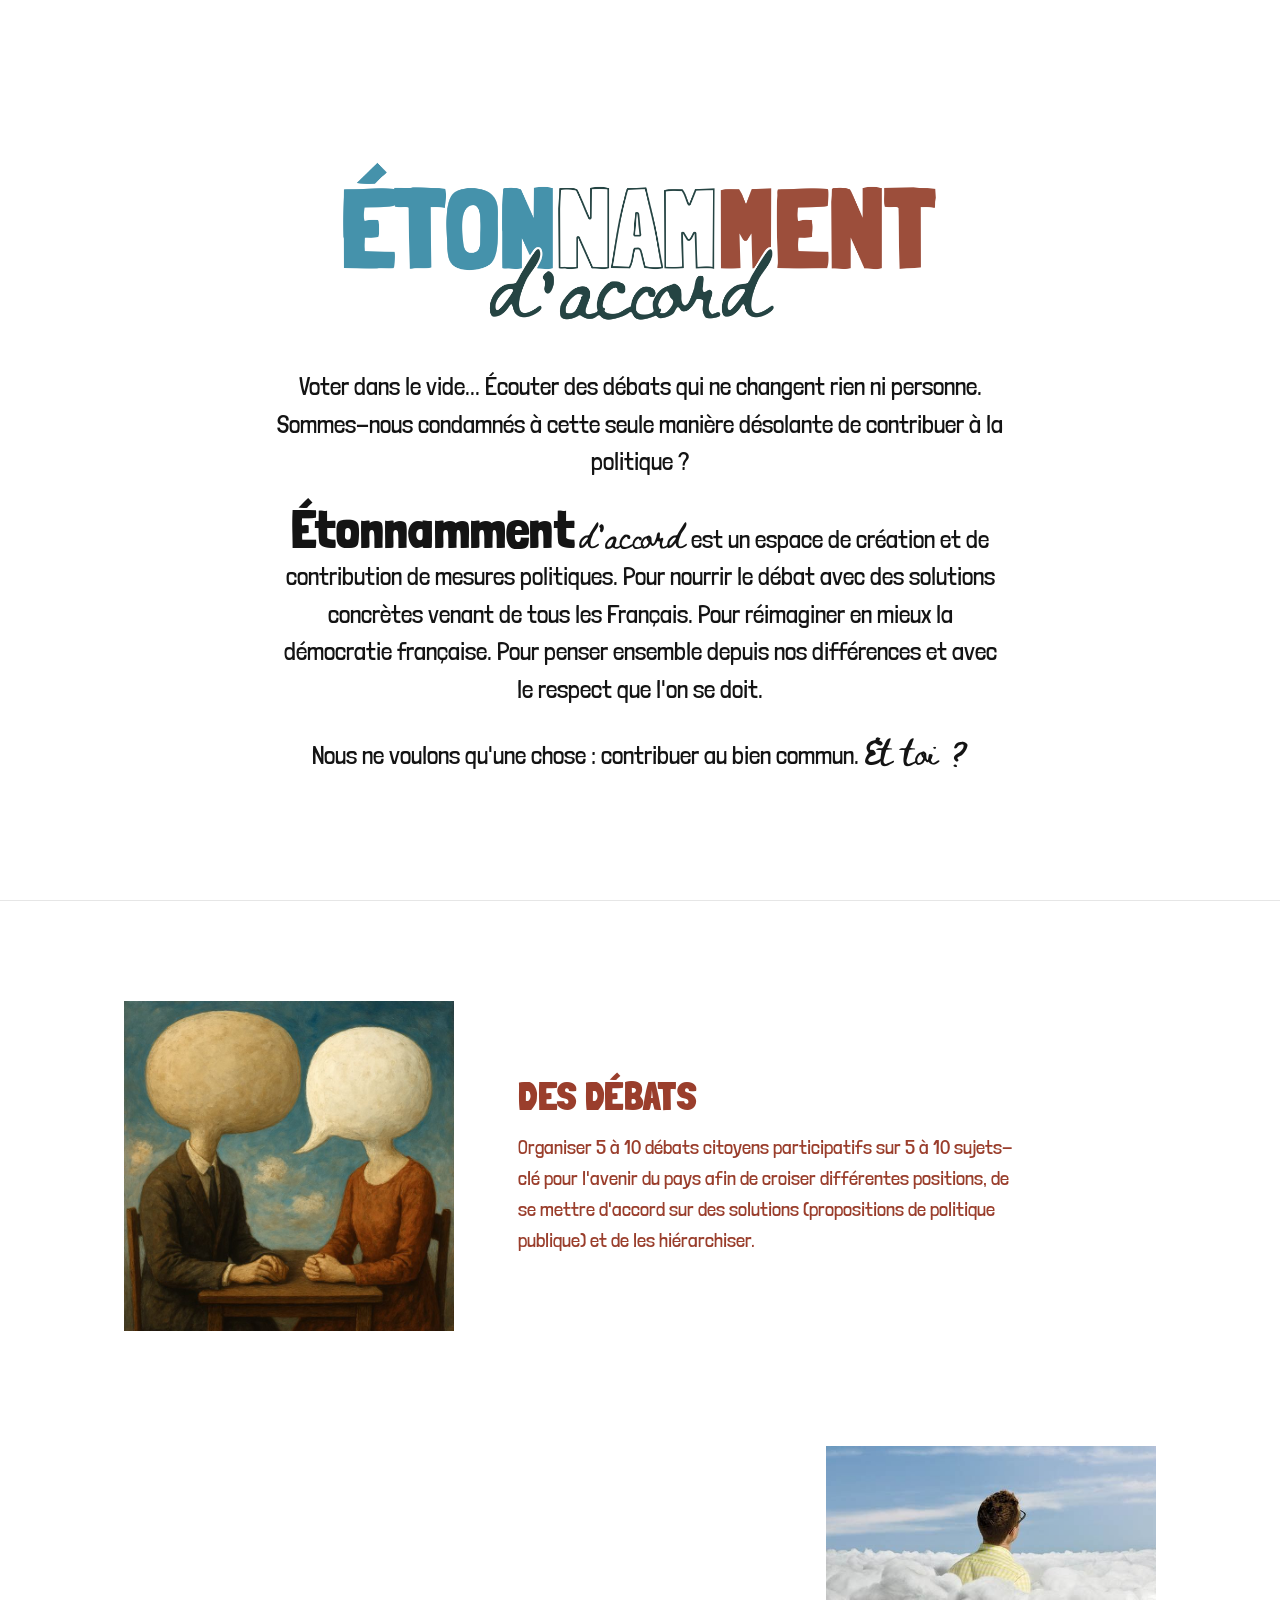
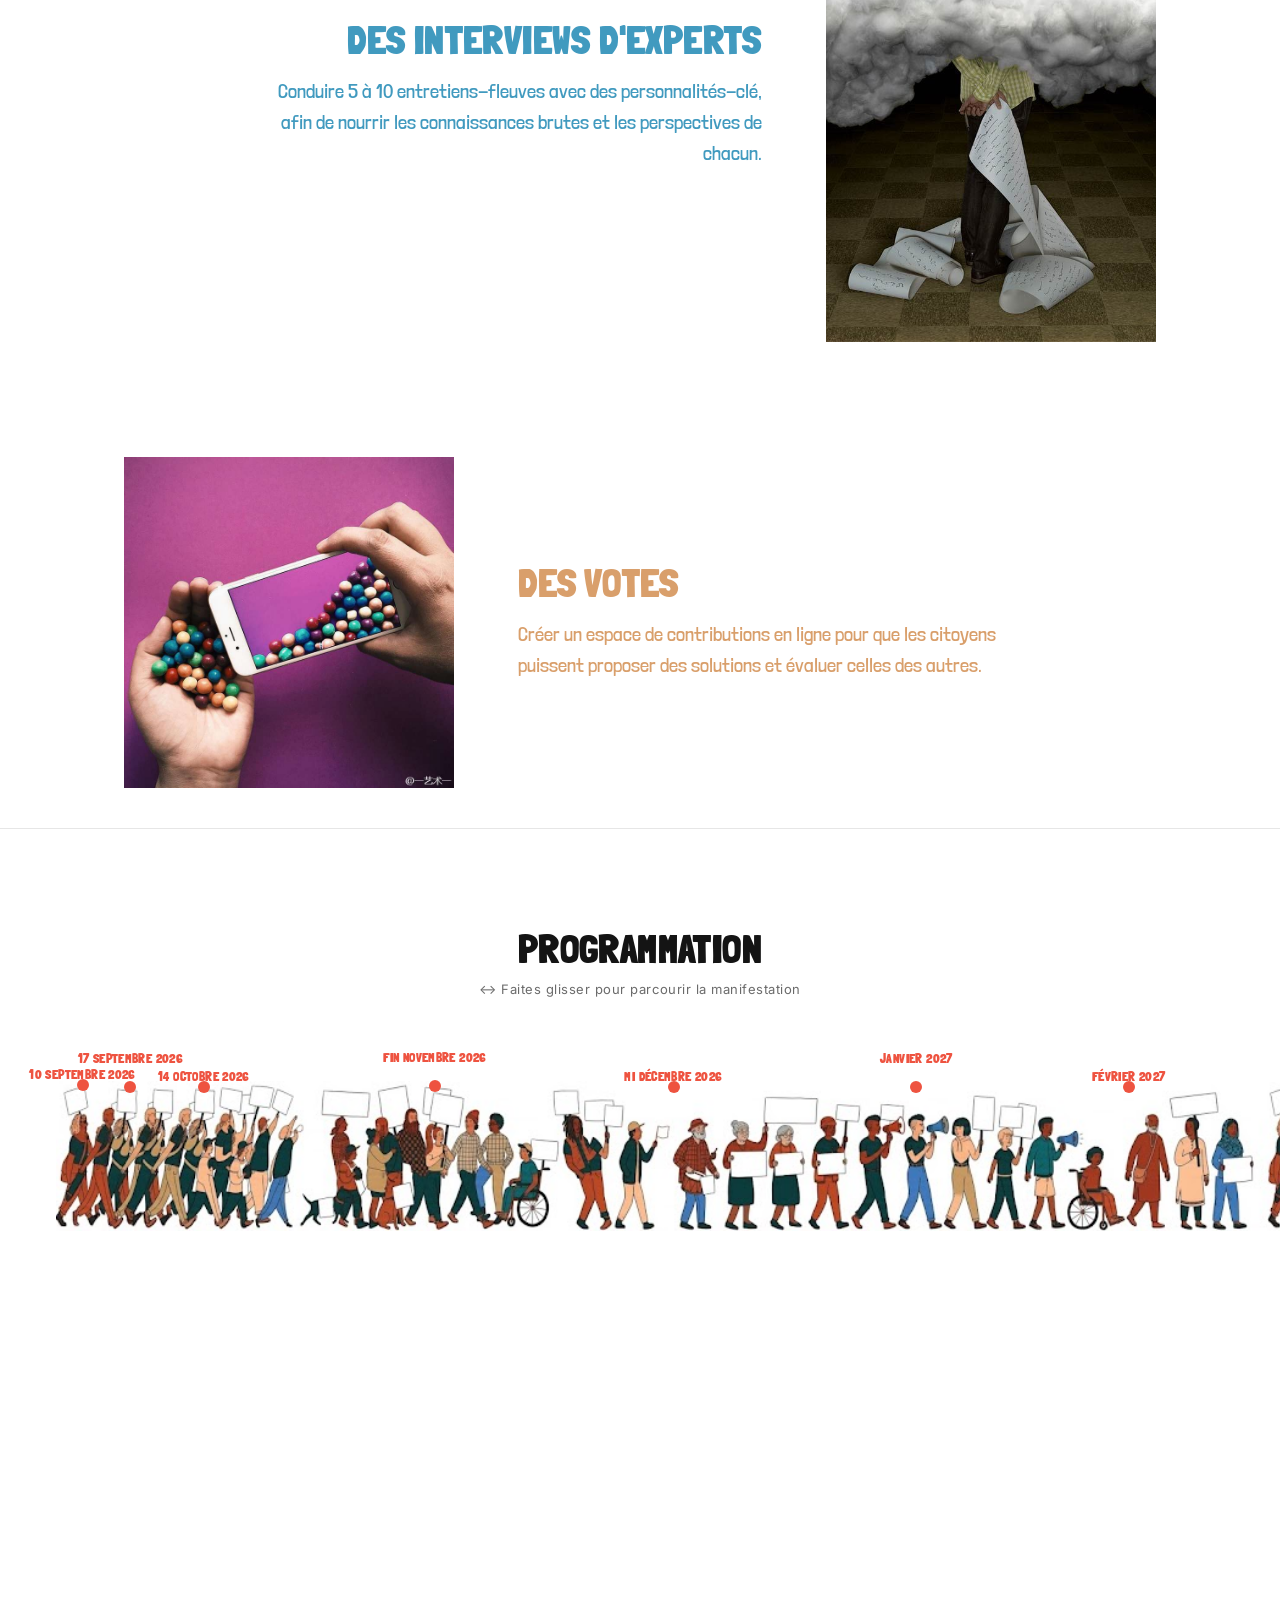
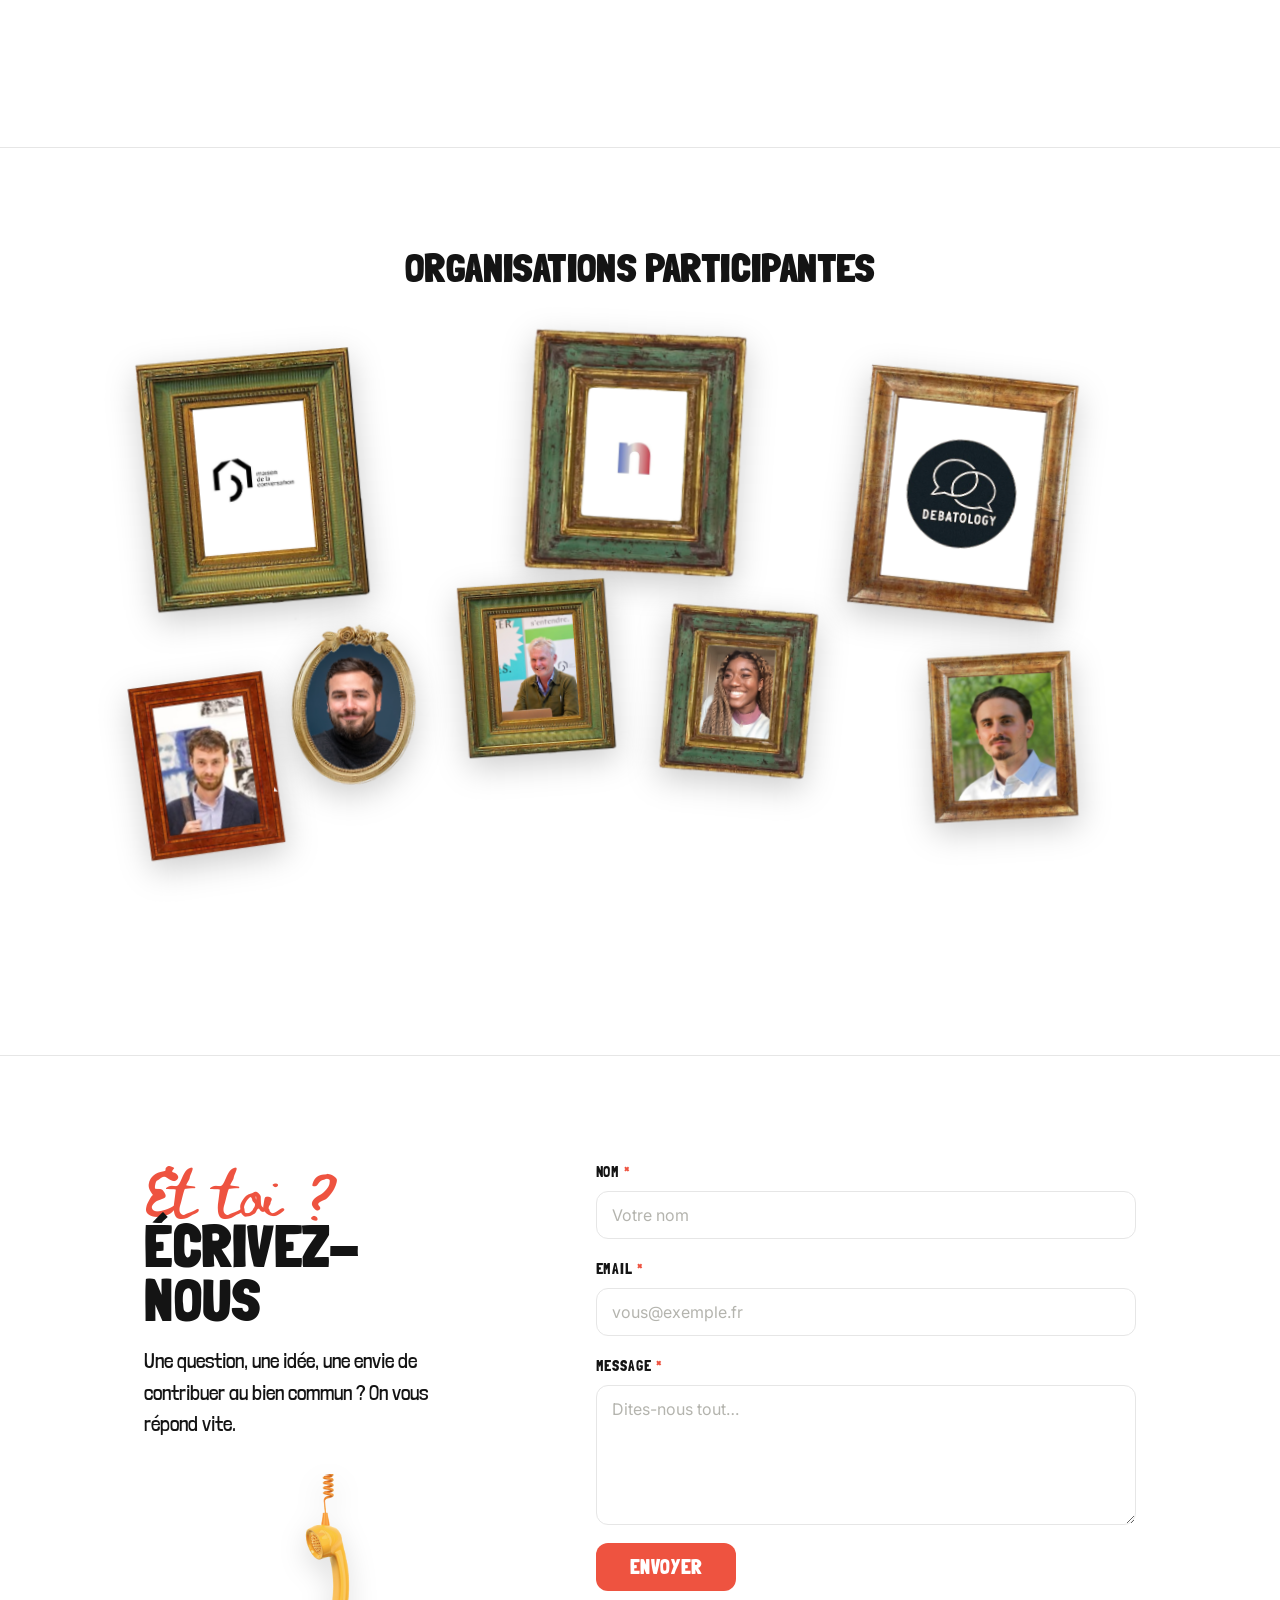
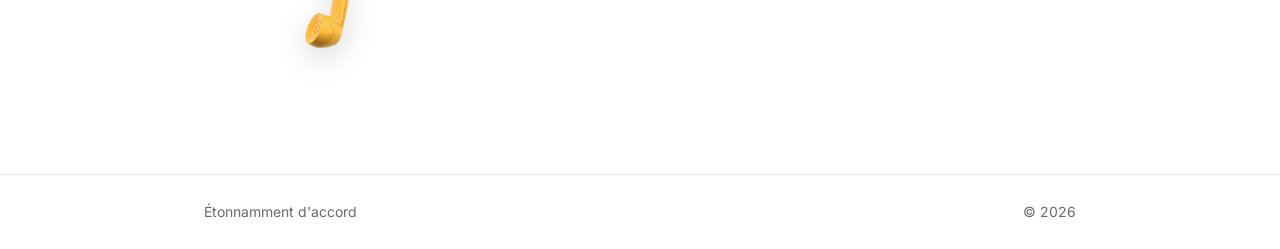
==== commit 5cb36821: "Timeline: permanent date labels above dots; dot click opens event link Co-Authored-By: Claude Sonnet" ====
--- a/site/index.html
+++ b/site/index.html
@@ -410,7 +410,7 @@
       margin-top: 30px;
       overflow-x: auto;
       overflow-y: hidden;
-      padding: 8px 0 460px;                 /* room below for the taller drop-down cards */
+      padding: 52px 0 460px 56px;                /* room above for the date labels, below for the taller drop-down cards */
       -webkit-overflow-scrolling: touch;
       scrollbar-width: thin;
     }
@@ -431,6 +431,15 @@
       box-shadow: 0 0 0 0 rgba(238,83,64,.5); animation: tlpulse 2.2s infinite; pointer-events: none;
     }
     .tl-event:hover .tl-dot, .tl-event.is-open .tl-dot { animation: none; }
+    /* permanent date above each dot; alternate rows so neighbouring dates never collide */
+    .tl-label {
+      position: absolute; left: 50%; bottom: calc(100% + 6px); transform: translateX(-50%);
+      font-family: "Londrina Solid", sans-serif; font-weight: 900; text-transform: uppercase;
+      font-size: 13px; letter-spacing: .03em; line-height: 1; white-space: nowrap;
+      color: var(--accent); pointer-events: none;
+    }
+    .tl-event:nth-of-type(even) .tl-label { bottom: calc(100% + 24px); }
+    .tl-event.has-link .tl-hit { cursor: pointer; }
     @keyframes tlpulse {
       0%   { box-shadow: 0 0 0 0 rgba(238,83,64,.45); }
       70%  { box-shadow: 0 0 0 11px rgba(238,83,64,0); }
@@ -473,6 +482,7 @@
       .tl-card { width: 250px; }
       .tl-row img { height: 108px; }
       .tl-scroll { padding-bottom: 420px; }
+      .tl-label { font-size: 12px; }
     }
 
     /* keep anchored sections from hiding behind the fixed header */
@@ -1102,19 +1112,32 @@
       });
     })();
 
-    /* Touch devices: tap a timeline sign to toggle its event card */
+    /* Timeline: date label above each dot; clicking a dot opens the event's link
+       (if its card has one), otherwise toggles the card on touch devices. */
     (function () {
       const stage = document.querySelector(".tl-stage");
       if (!stage) return;
       let touch = false;
       try { touch = matchMedia("(hover: none)").matches; } catch (e) {}
-      if (!touch) return;
       const evs = Array.from(stage.querySelectorAll(".tl-event"));
       evs.forEach(function (ev) {
-        const hit = ev.querySelector(".tl-hit");
+        const date = ev.querySelector(".tl-date");
+        const dot  = ev.querySelector(".tl-dot");
+        if (date && dot) {
+          const label = document.createElement("span");
+          label.className = "tl-label";
+          label.setAttribute("aria-hidden", "true");
+          label.textContent = date.textContent;
+          dot.parentNode.insertBefore(label, dot.nextSibling);
+        }
+        const hit  = ev.querySelector(".tl-hit");
+        const link = ev.querySelector(".tl-link");
         if (!hit) return;
+        if (link) ev.classList.add("has-link");
         hit.addEventListener("click", function (e) {
           e.stopPropagation();
+          if (link) { window.open(link.href, "_blank", "noopener"); return; }
+          if (!touch) return;
           const open = ev.classList.contains("is-open");
           evs.forEach(function (o) { o.classList.remove("is-open"); });
           if (!open) ev.classList.add("is-open");
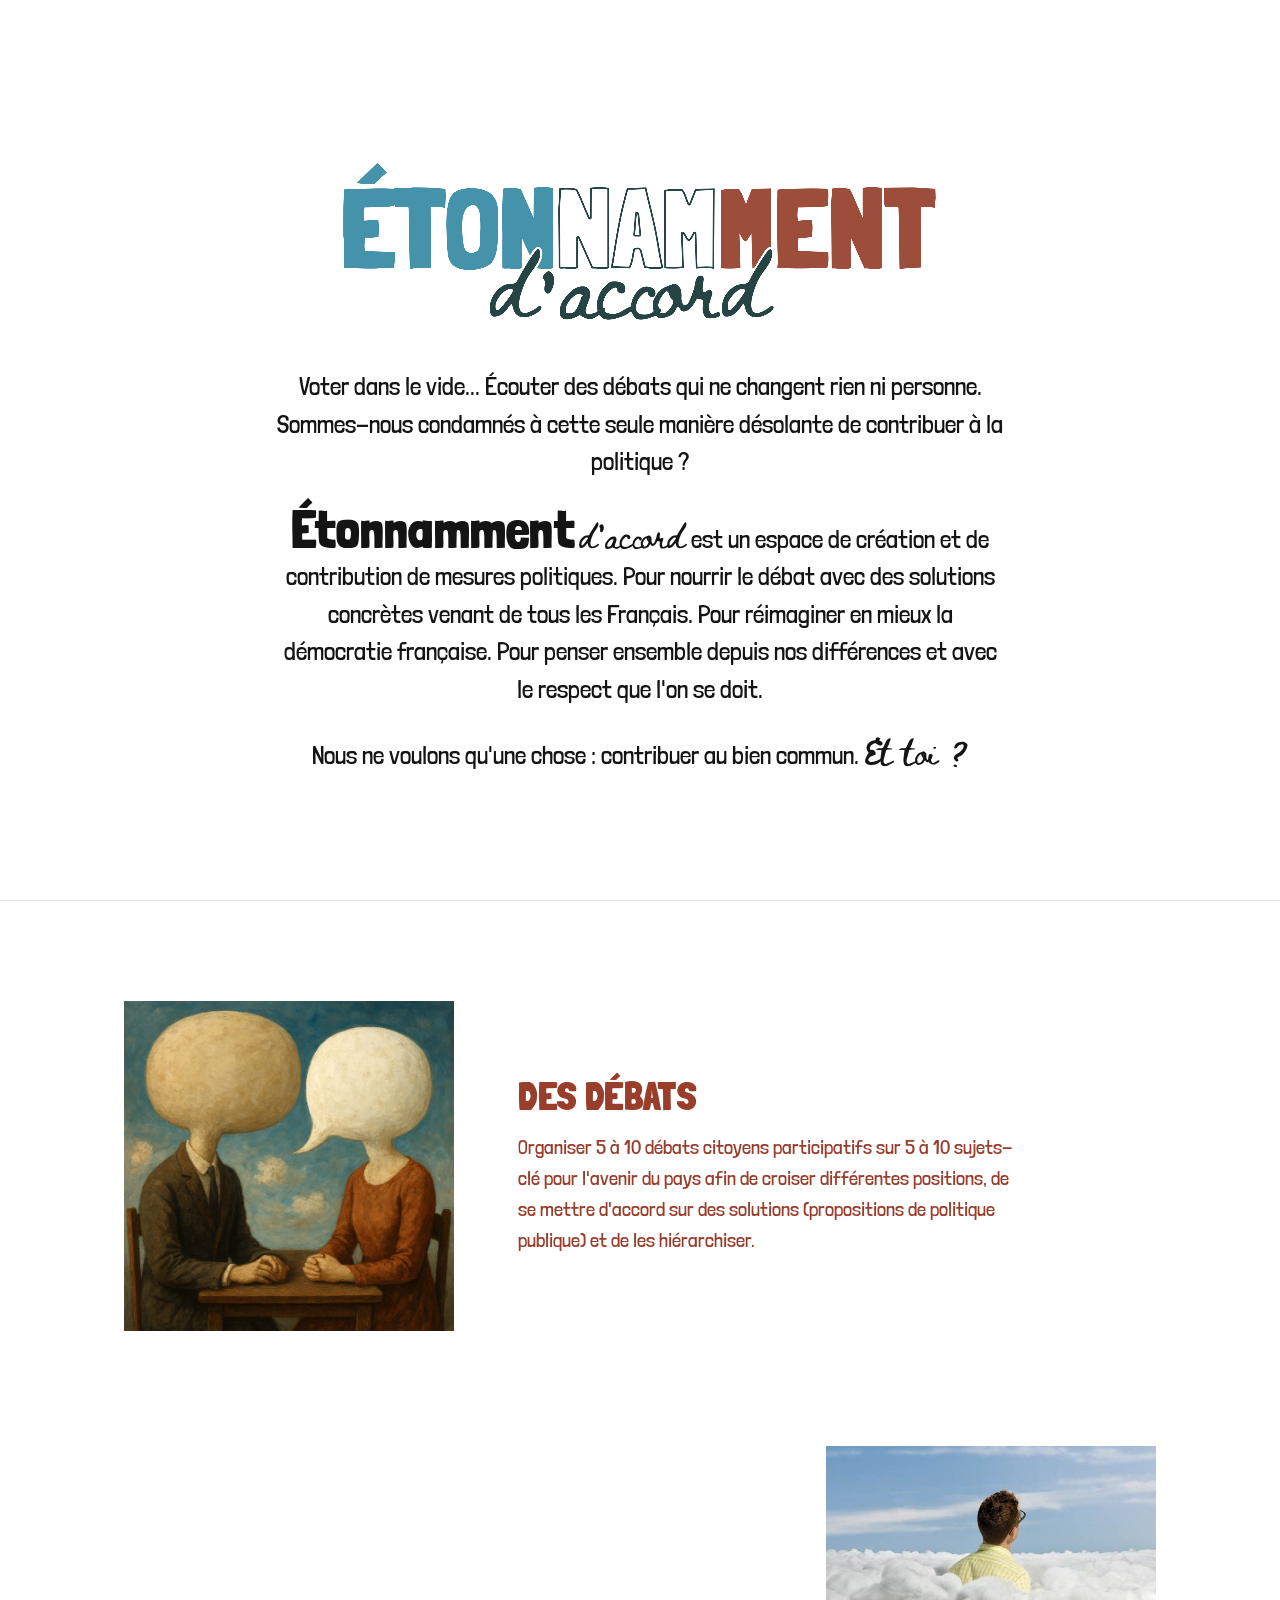
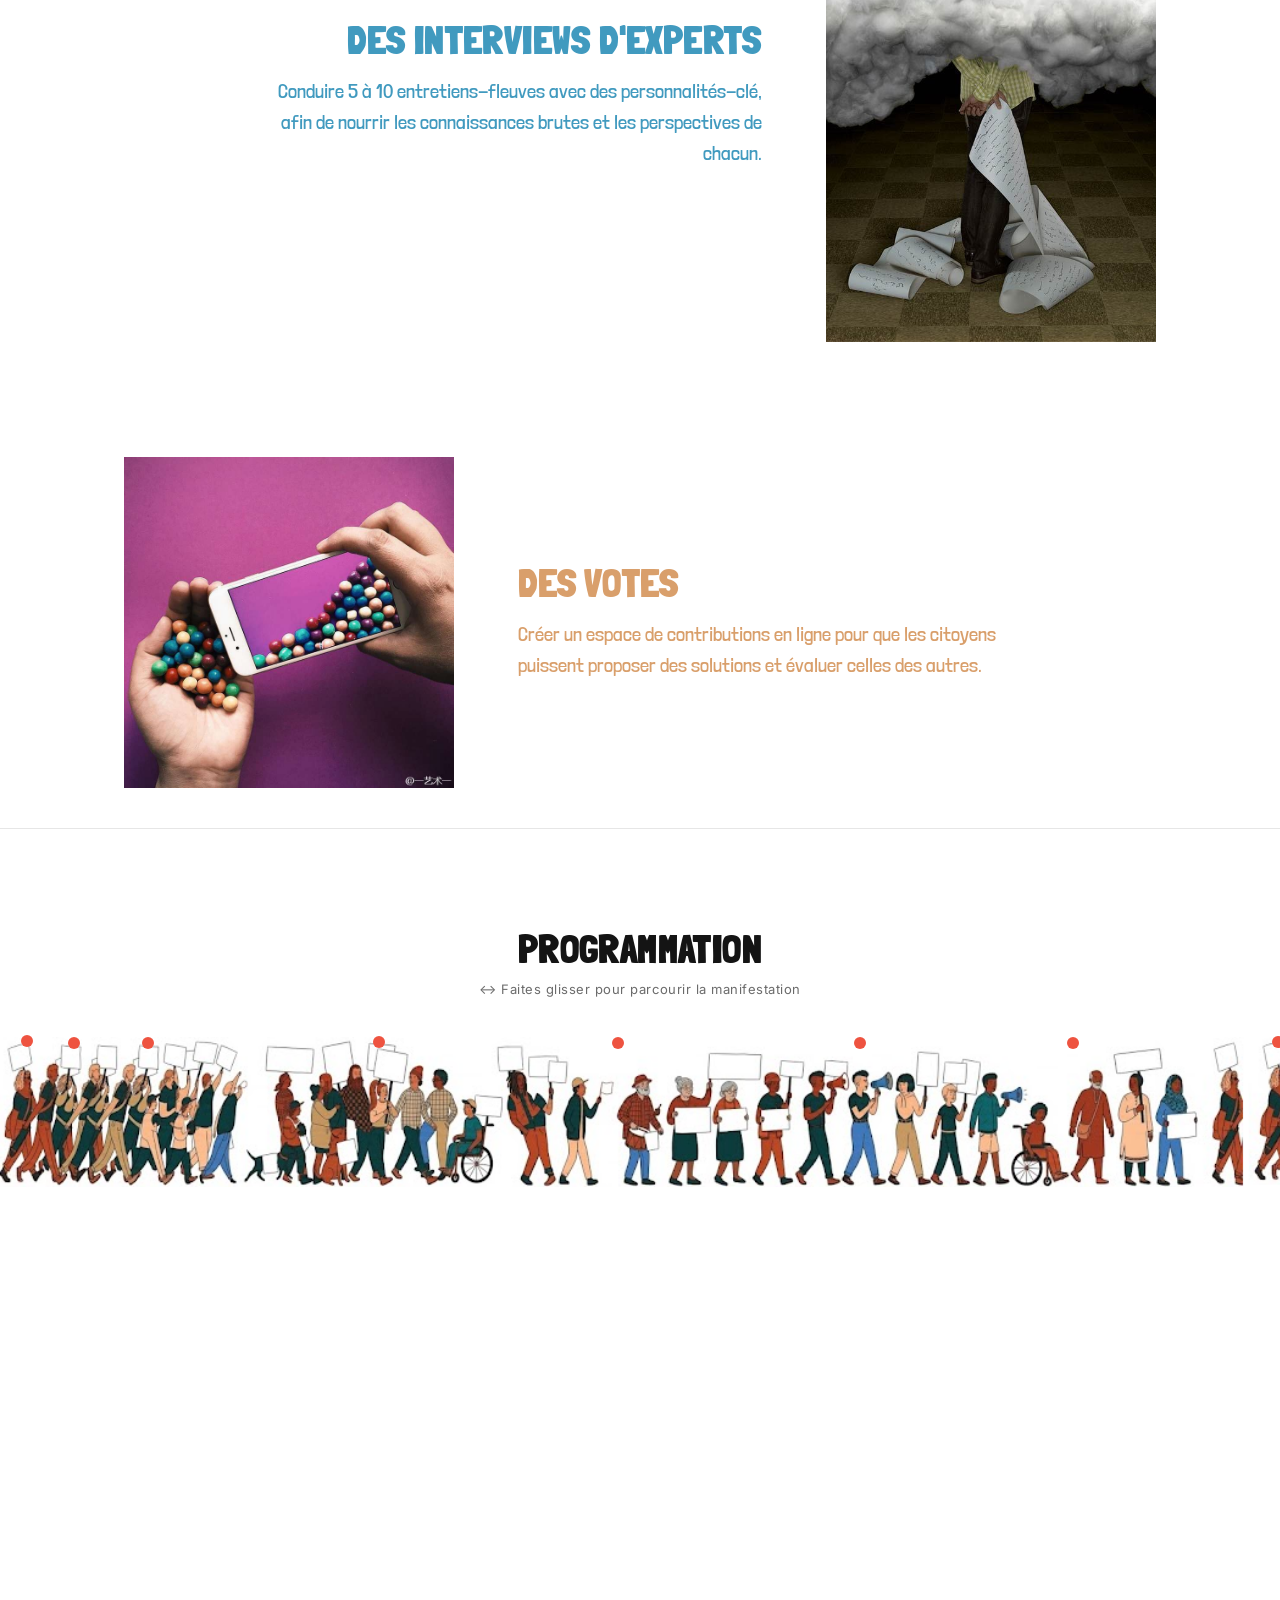
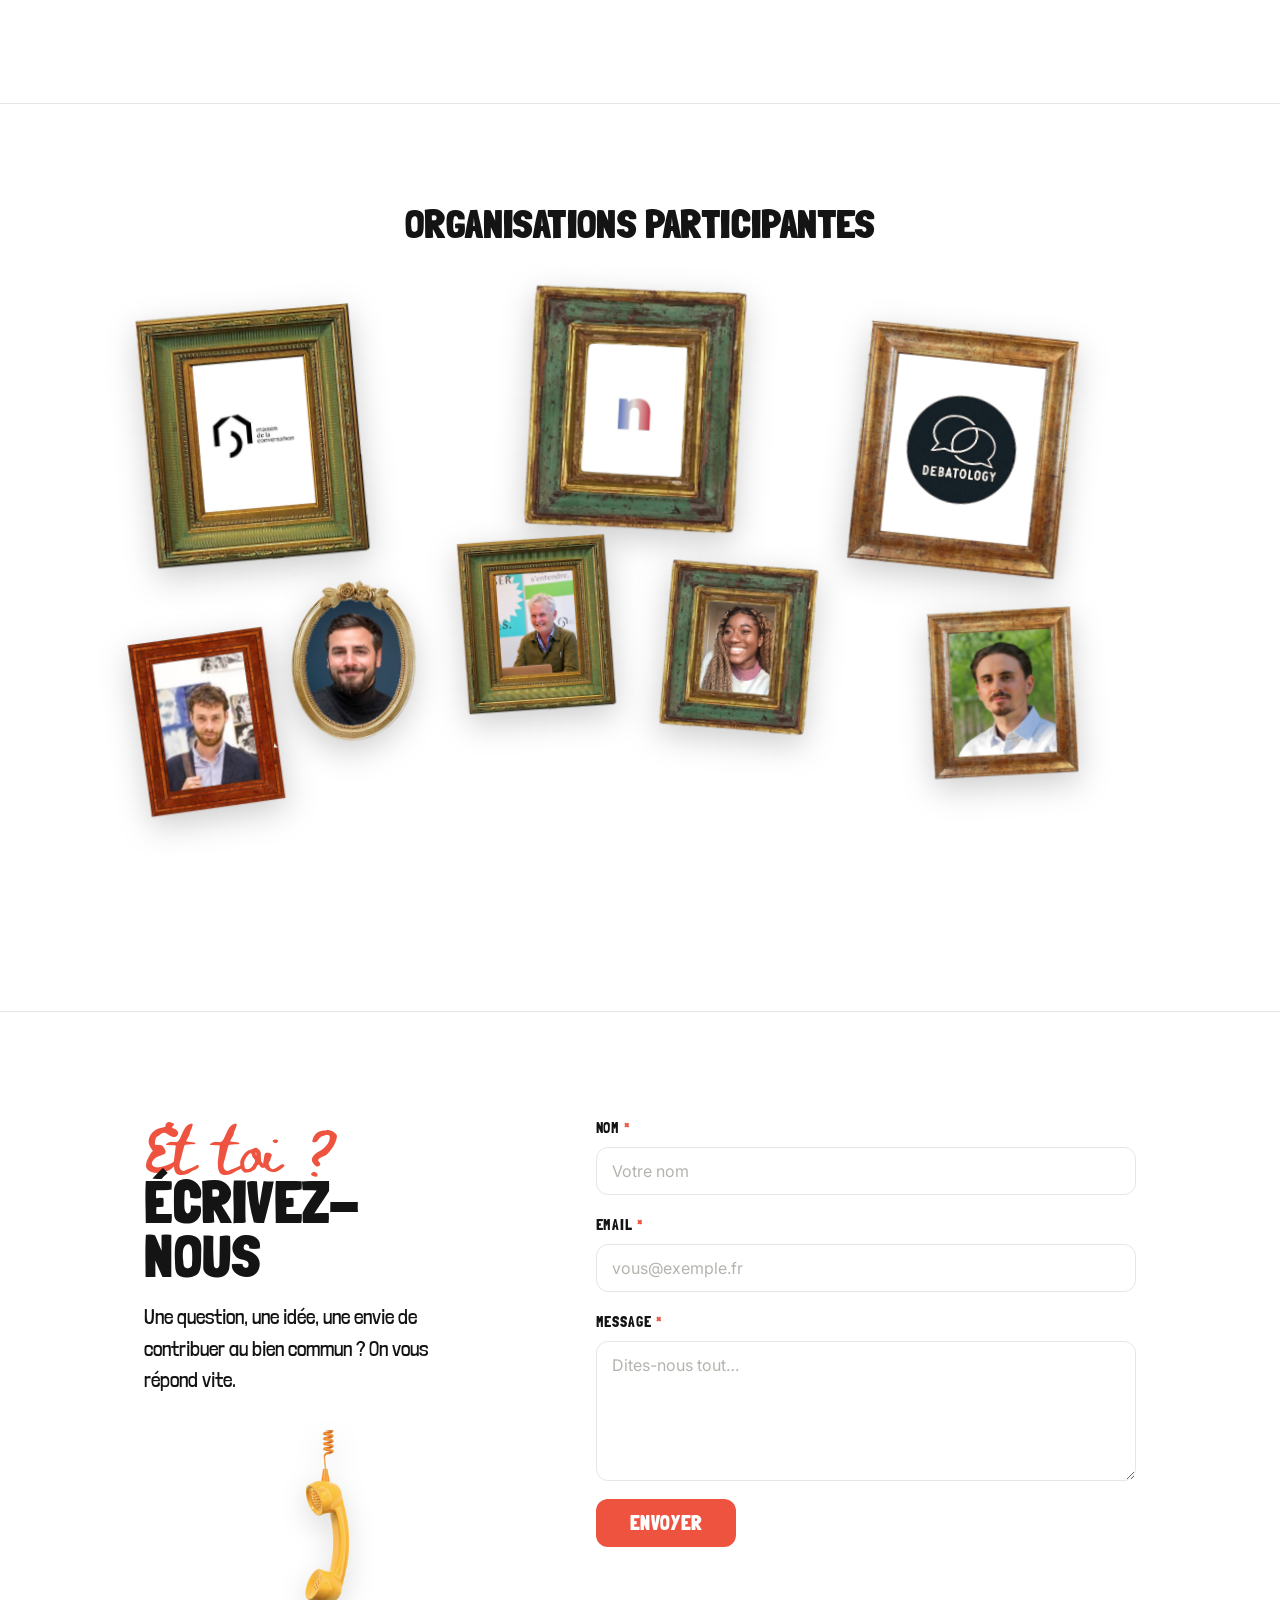
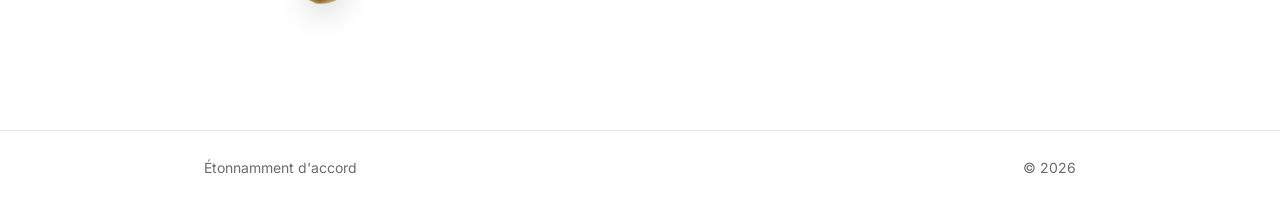
==== commit 41c99f55: "Site: clickable org frames, event cards with image carousel and "En savoir plus" - Org frames: click" ====
--- a/site/index.html
+++ b/site/index.html
@@ -410,7 +410,7 @@
       margin-top: 30px;
       overflow-x: auto;
       overflow-y: hidden;
-      padding: 52px 0 460px 56px;                /* room above for the date labels, below for the taller drop-down cards */
+      padding: 8px 0 460px;                 /* room below for the taller drop-down cards */
       -webkit-overflow-scrolling: touch;
       scrollbar-width: thin;
     }
@@ -431,15 +431,6 @@
       box-shadow: 0 0 0 0 rgba(238,83,64,.5); animation: tlpulse 2.2s infinite; pointer-events: none;
     }
     .tl-event:hover .tl-dot, .tl-event.is-open .tl-dot { animation: none; }
-    /* permanent date above each dot; alternate rows so neighbouring dates never collide */
-    .tl-label {
-      position: absolute; left: 50%; bottom: calc(100% + 6px); transform: translateX(-50%);
-      font-family: "Londrina Solid", sans-serif; font-weight: 900; text-transform: uppercase;
-      font-size: 13px; letter-spacing: .03em; line-height: 1; white-space: nowrap;
-      color: var(--accent); pointer-events: none;
-    }
-    .tl-event:nth-of-type(even) .tl-label { bottom: calc(100% + 24px); }
-    .tl-event.has-link .tl-hit { cursor: pointer; }
     @keyframes tlpulse {
       0%   { box-shadow: 0 0 0 0 rgba(238,83,64,.45); }
       70%  { box-shadow: 0 0 0 11px rgba(238,83,64,0); }
@@ -456,33 +447,48 @@
       content: ""; position: absolute; top: -7px; left: 22px;
       border-left: 7px solid transparent; border-right: 7px solid transparent; border-bottom: 7px solid #fff;
     }
-    .tl-event:hover .tl-card, .tl-event.is-open .tl-card { opacity: 1; transform: translateY(0); pointer-events: auto; }
+    /* bridge the gap between the dot and the card so hover isn't lost on the way in */
+    .tl-card::after { content: ""; position: absolute; left: 0; right: 0; top: -16px; height: 16px; }
+    .tl-event:hover .tl-card, .tl-event.is-open .tl-card, .tl-event:focus-within .tl-card { opacity: 1; transform: translateY(0); pointer-events: auto; }
     .tl-date {
       background: var(--accent); color: #fff; font-family: "Londrina Solid", sans-serif; font-weight: 900;
       text-transform: uppercase; font-size: 16px; letter-spacing: .03em; padding: 7px 12px;
     }
-    .tl-row img { width: 100%; height: 128px; object-fit: cover; display: block; }
+    .tl-carousel { position: relative; background: var(--line); }
+    .tl-track {
+      display: flex; overflow-x: auto; scroll-snap-type: x mandatory; scrollbar-width: none;
+      -webkit-overflow-scrolling: touch;
+    }
+    .tl-track::-webkit-scrollbar { display: none; }
+    .tl-track img { flex: 0 0 100%; width: 100%; height: 200px; object-fit: cover; object-position: center 30%; display: block; scroll-snap-align: start; }
+    .tl-nav {
+      position: absolute; top: 50%; transform: translateY(-50%);
+      width: 28px; height: 28px; border-radius: 50%; border: 0; padding: 0; cursor: pointer;
+      background: rgba(255,255,255,.9); color: var(--ink); font-size: 18px; line-height: 1;
+      box-shadow: 0 2px 6px rgba(0,0,0,.25);
+    }
+    .tl-nav:hover, .tl-nav:focus-visible { background: #fff; color: var(--accent); }
+    .tl-prev { left: 8px; } .tl-next { right: 8px; }
+    .tl-pips { position: absolute; left: 0; right: 0; bottom: 7px; display: flex; justify-content: center; gap: 6px; pointer-events: none; }
+    .tl-pip { width: 7px; height: 7px; border-radius: 50%; background: rgba(255,255,255,.6); box-shadow: 0 0 2px rgba(0,0,0,.4); }
+    .tl-pip.on { background: #fff; }
     .tl-text { padding: 12px 14px 14px; }
     .tl-text p { margin: 0 0 8px; font-size: 13.5px; line-height: 1.5; color: var(--ink); }
     .tl-text p:last-of-type { margin-bottom: 0; }
     .tl-text strong { font-weight: 700; }
-    .tl-link {
-      display: inline-block;
-      margin-top: 2px;
-      font-family: "Inter", sans-serif;
-      font-weight: 600;
-      font-size: 13.5px;
-      color: var(--accent);
-      text-decoration: none;
-    }
-    .tl-link:hover, .tl-link:focus-visible { text-decoration: underline; }
+    .tl-more {
+      display: block; margin: 0 14px 14px; padding: 9px 14px; text-align: center;
+      background: var(--accent); color: #fff; border-radius: 999px;
+      font-family: "Inter", sans-serif; font-weight: 600; font-size: 13.5px; text-decoration: none;
+      transition: filter .15s ease;
+    }
+    .tl-more:hover, .tl-more:focus-visible { filter: brightness(.92); }
 
     @media (max-width: 820px) {
       .tl-stage { --tlh: 120px; }
       .tl-card { width: 250px; }
-      .tl-row img { height: 108px; }
+      .tl-track img { height: 170px; }
       .tl-scroll { padding-bottom: 420px; }
-      .tl-label { font-size: 12px; }
     }
 
     /* keep anchored sections from hiding behind the fixed header */
@@ -722,14 +728,20 @@
             <span class="tl-dot" aria-hidden="true"></span>
             <div class="tl-card" role="dialog" aria-label="10 septembre 2026">
               <div class="tl-date">10 septembre 2026</div>
-              <div class="tl-row">
-                <img src="assets/tl_zoom1.jpg" alt="" />
-                <div class="tl-text" data-copy="programmation-10-sept">
-                  <p><strong>Réparer la démocratie, chacun dans son coin&nbsp;?</strong></p>
-                  <p>Réunissons-nous au lancement de Étonnamment d'accord, un programme citoyen pour préparer les présidentielles 2027.</p>
-                  <a class="tl-link" href="https://www.eventbrite.fr/e/reparer-la-democratie-chacun-dans-son-coin-tickets-1998431041040" target="_blank" rel="noopener">Réserver sur Eventbrite ↗</a>
+              <div class="tl-carousel">
+                <div class="tl-track">
+                  <img src="assets/tl_10sept_1.jpg" alt="" />
+                  <img src="assets/tl_10sept_2.jpg" alt="" />
+                  <img src="assets/tl_10sept_3.jpg" alt="" />
+                  <img src="assets/tl_10sept_4.jpg" alt="" />
+                  <!-- more slides: add further <img> tags here -->
                 </div>
               </div>
+              <div class="tl-text" data-copy="programmation-10-sept">
+                <p><strong>Réparer la démocratie, chacun dans son coin&nbsp;?</strong></p>
+                <p>Réunissons-nous au lancement de Étonnamment d'accord, un programme citoyen pour préparer les présidentielles 2027.</p>
+              </div>
+              <a class="tl-more" href="https://www.eventbrite.fr/e/reparer-la-democratie-chacun-dans-son-coin-tickets-1998431041040" target="_blank" rel="noopener">En savoir plus</a>
             </div>
           </div>
 
@@ -738,14 +750,20 @@
             <span class="tl-dot" aria-hidden="true"></span>
             <div class="tl-card" role="dialog" aria-label="17 septembre 2026">
               <div class="tl-date">17 septembre 2026</div>
-              <div class="tl-row">
-                <img src="assets/tl_zoom2.jpg" alt="" />
-                <div class="tl-text" data-copy="programmation-17-sept">
-                  <p><strong>Nuit des Controverses</strong></p>
-                  <p>Étonnamment d'accord aura le plaisir d'organiser un format « Façons de voir » de la Maison de la Conversation à l'occasion de la Nuit des Controverses.</p>
-                  <a class="tl-link" href="https://www.gaite-lyrique.net/agenda/2026/2eme-nuit-des-controverses/" target="_blank" rel="noopener">Voir l'événement ↗</a>
+              <div class="tl-carousel">
+                <div class="tl-track">
+                  <img src="assets/tl_17sept_1.jpg" alt="" />
+                  <img src="assets/tl_17sept_2.jpg" alt="" />
+                  <img src="assets/tl_17sept_3.jpg" alt="" />
+                  <img src="assets/tl_17sept_4.jpg" alt="" />
+                  <!-- more slides: add further <img> tags here -->
                 </div>
               </div>
+              <div class="tl-text" data-copy="programmation-17-sept">
+                <p><strong>Nuit des Controverses</strong></p>
+                <p>Étonnamment d'accord aura le plaisir d'organiser un format « Façons de voir » de la Maison de la Conversation à l'occasion de la Nuit des Controverses.</p>
+              </div>
+              <a class="tl-more" href="https://www.gaite-lyrique.net/agenda/2026/2eme-nuit-des-controverses/" target="_blank" rel="noopener">En savoir plus</a>
             </div>
           </div>
 
@@ -757,8 +775,8 @@
               <div class="tl-text">
                 <p><strong>Nos politiques, tous les mêmes ?</strong></p>
                 <p>Sciences Po Toulouse</p>
-                <a class="tl-link" href="https://www.eventbrite.fr/e/nos-politiques-tous-les-memes-tickets-2002504041494?aff=ebdssbdestsearch" target="_blank" rel="noopener">Réserver sur Eventbrite ↗</a>
               </div>
+              <a class="tl-more" href="https://www.eventbrite.fr/e/nos-politiques-tous-les-memes-tickets-2002504041494?aff=ebdssbdestsearch" target="_blank" rel="noopener">En savoir plus</a>
             </div>
           </div>
 
@@ -853,35 +871,35 @@
         </div>
 
         <!-- 5 smaller frames — people -->
-        <div class="org-item small" style="left:16%; top:47%; z-index:5; --r:4deg; --ct:14.9%; --cr:21.4%; --cb:15.1%; --cl:16.7%">
+        <div data-href="https://www.linkedin.com/in/phsbarrett/" class="org-item small" style="left:16%; top:47%; z-index:5; --r:4deg; --ct:14.9%; --cr:21.4%; --cb:15.1%; --cl:16.7%">
           <img src="assets/org/person1.png" alt="Peter Barrett" />
           <div class="org-caption" data-copy="org-person-1">
             <p class="org-name">Peter Barrett</p>
             <a class="org-link" href="https://www.linkedin.com/in/phsbarrett/" target="_blank" rel="noopener">Voir le profil LinkedIn ↗</a>
           </div>
         </div>
-        <div class="org-item small" style="left:2%;  top:56%; z-index:4; --r:-8deg; --ct:15.0%; --cr:21.3%; --cb:17.0%; --cl:19.6%; --crad:50%">
+        <div data-href="https://www.linkedin.com/in/paul-bonifacio/" class="org-item small" style="left:2%;  top:56%; z-index:4; --r:-8deg; --ct:15.0%; --cr:21.3%; --cb:17.0%; --cl:19.6%; --crad:50%">
           <img src="assets/org/person2.png" alt="Paul Bonifacio" />
           <div class="org-caption" data-copy="org-person-2">
             <p class="org-name">Paul Bonifacio</p>
             <a class="org-link" href="https://www.linkedin.com/in/paul-bonifacio/" target="_blank" rel="noopener">Voir le profil LinkedIn ↗</a>
           </div>
         </div>
-        <div class="org-item small" style="left:33%; top:41%; z-index:6; --r:-4deg; --ct:20.3%; --cr:24.8%; --cb:22.3%; --cl:25.4%">
+        <div data-href="https://www.linkedin.com/in/xaviercazard/" class="org-item small" style="left:33%; top:41%; z-index:6; --r:-4deg; --ct:20.3%; --cr:24.8%; --cb:22.3%; --cl:25.4%">
           <img src="assets/org/person3.png" alt="Xavier Cazard" />
           <div class="org-caption" data-copy="org-person-3">
             <p class="org-name">Xavier Cazard</p>
             <a class="org-link" href="https://www.linkedin.com/in/xaviercazard/" target="_blank" rel="noopener">Voir le profil LinkedIn ↗</a>
           </div>
         </div>
-        <div class="org-item small cap-r" style="left:52%; top:45%; z-index:5; --r:5deg; --ct:24.6%; --cr:27.7%; --cb:23.1%; --cl:27.6%">
+        <div data-href="https://www.linkedin.com/in/gr%C3%A2ce-iba/" class="org-item small cap-r" style="left:52%; top:45%; z-index:5; --r:5deg; --ct:24.6%; --cr:27.7%; --cb:23.1%; --cl:27.6%">
           <img src="assets/org/person5.png" alt="Grâce Iba" />
           <div class="org-caption" data-copy="org-person-4">
             <p class="org-name">Grâce Iba</p>
             <a class="org-link" href="https://www.linkedin.com/in/gr%C3%A2ce-iba/" target="_blank" rel="noopener">Voir le profil LinkedIn ↗</a>
           </div>
         </div>
-        <div class="org-item small cap-r" style="left:77%; top:52%; z-index:2; --r:-3deg; --ct:15.3%; --cr:17.0%; --cb:15.5%; --cl:16.8%">
+        <div data-href="https://www.linkedin.com/in/mathieu-groffe-456241153/" class="org-item small cap-r" style="left:77%; top:52%; z-index:2; --r:-3deg; --ct:15.3%; --cr:17.0%; --cb:15.5%; --cl:16.8%">
           <img src="assets/org/person6.png" alt="Mathieu Groffe" />
           <div class="org-caption" data-copy="org-person-5">
             <p class="org-name">Mathieu Groffe</p>
@@ -1055,6 +1073,23 @@
             e.stopPropagation();
             go();
           }
+        });
+      });
+    })();
+
+    /* Frames with a data-href on the .org-item open that link when the logo/photo
+       is clicked. On touch the first tap only opens the caption (see below);
+       the link inside the caption then handles the second tap. */
+    (function () {
+      let touch = false;
+      try { touch = matchMedia("(hover: none)").matches; } catch (e) {}
+      if (touch) return;
+      document.querySelectorAll(".org-item[data-href]").forEach(function (item) {
+        const img = item.querySelector("img");
+        if (!img) return;
+        img.style.cursor = "pointer";
+        img.addEventListener("click", function () {
+          window.open(item.getAttribute("data-href"), "_blank", "noopener");
         });
       });
     })();
@@ -1112,32 +1147,51 @@
       });
     })();
 
-    /* Timeline: date label above each dot; clicking a dot opens the event's link
-       (if its card has one), otherwise toggles the card on touch devices. */
+    /* Event cards: build prev/next arrows + position pips for any card with 2+ slides.
+       Slides are the <img>s in .tl-track (scroll-snap, so touch users can also swipe). */
+    (function () {
+      document.querySelectorAll(".tl-carousel").forEach(function (car) {
+        const track = car.querySelector(".tl-track");
+        const slides = track.querySelectorAll("img");
+        if (slides.length < 2) return;
+        function nav(cls, label, glyph, dir) {
+          const b = document.createElement("button");
+          b.type = "button"; b.className = "tl-nav " + cls; b.setAttribute("aria-label", label); b.textContent = glyph;
+          b.addEventListener("click", function (e) {
+            e.stopPropagation();
+            const i = Math.round(track.scrollLeft / track.clientWidth) + dir;
+            track.scrollTo({ left: Math.max(0, Math.min(slides.length - 1, i)) * track.clientWidth, behavior: "smooth" });
+          });
+          car.appendChild(b);
+        }
+        nav("tl-prev", "Image précédente", "‹", -1);
+        nav("tl-next", "Image suivante", "›", 1);
+        const pips = document.createElement("div");
+        pips.className = "tl-pips";
+        slides.forEach(function () { const d = document.createElement("span"); d.className = "tl-pip"; pips.appendChild(d); });
+        car.appendChild(pips);
+        function sync() {
+          const i = Math.round(track.scrollLeft / track.clientWidth);
+          pips.childNodes.forEach(function (d, k) { d.classList.toggle("on", k === i); });
+        }
+        track.addEventListener("scroll", sync, { passive: true });
+        sync();
+      });
+    })();
+
+    /* Touch devices: tap a timeline sign to toggle its event card */
     (function () {
       const stage = document.querySelector(".tl-stage");
       if (!stage) return;
       let touch = false;
       try { touch = matchMedia("(hover: none)").matches; } catch (e) {}
+      if (!touch) return;
       const evs = Array.from(stage.querySelectorAll(".tl-event"));
       evs.forEach(function (ev) {
-        const date = ev.querySelector(".tl-date");
-        const dot  = ev.querySelector(".tl-dot");
-        if (date && dot) {
-          const label = document.createElement("span");
-          label.className = "tl-label";
-          label.setAttribute("aria-hidden", "true");
-          label.textContent = date.textContent;
-          dot.parentNode.insertBefore(label, dot.nextSibling);
-        }
-        const hit  = ev.querySelector(".tl-hit");
-        const link = ev.querySelector(".tl-link");
+        const hit = ev.querySelector(".tl-hit");
         if (!hit) return;
-        if (link) ev.classList.add("has-link");
         hit.addEventListener("click", function (e) {
           e.stopPropagation();
-          if (link) { window.open(link.href, "_blank", "noopener"); return; }
-          if (!touch) return;
           const open = ev.classList.contains("is-open");
           evs.forEach(function (o) { o.classList.remove("is-open"); });
           if (!open) ev.classList.add("is-open");
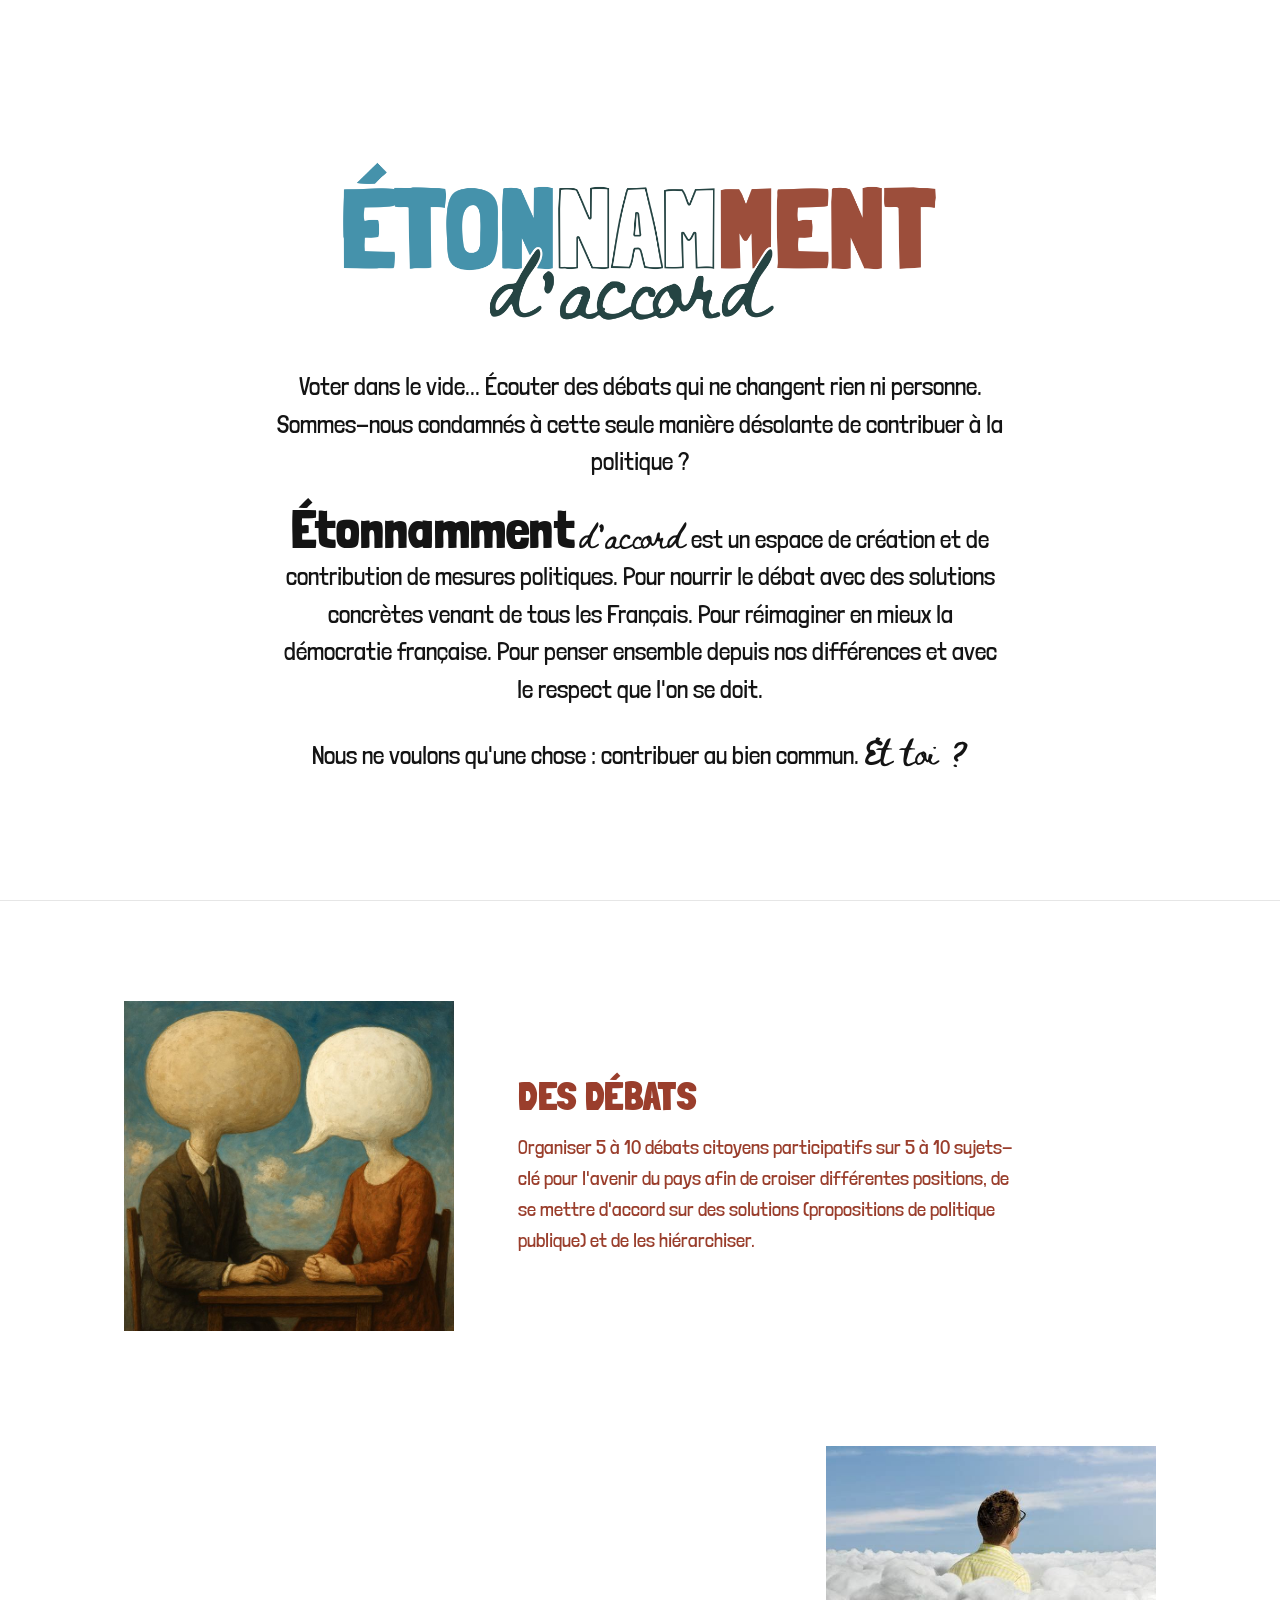
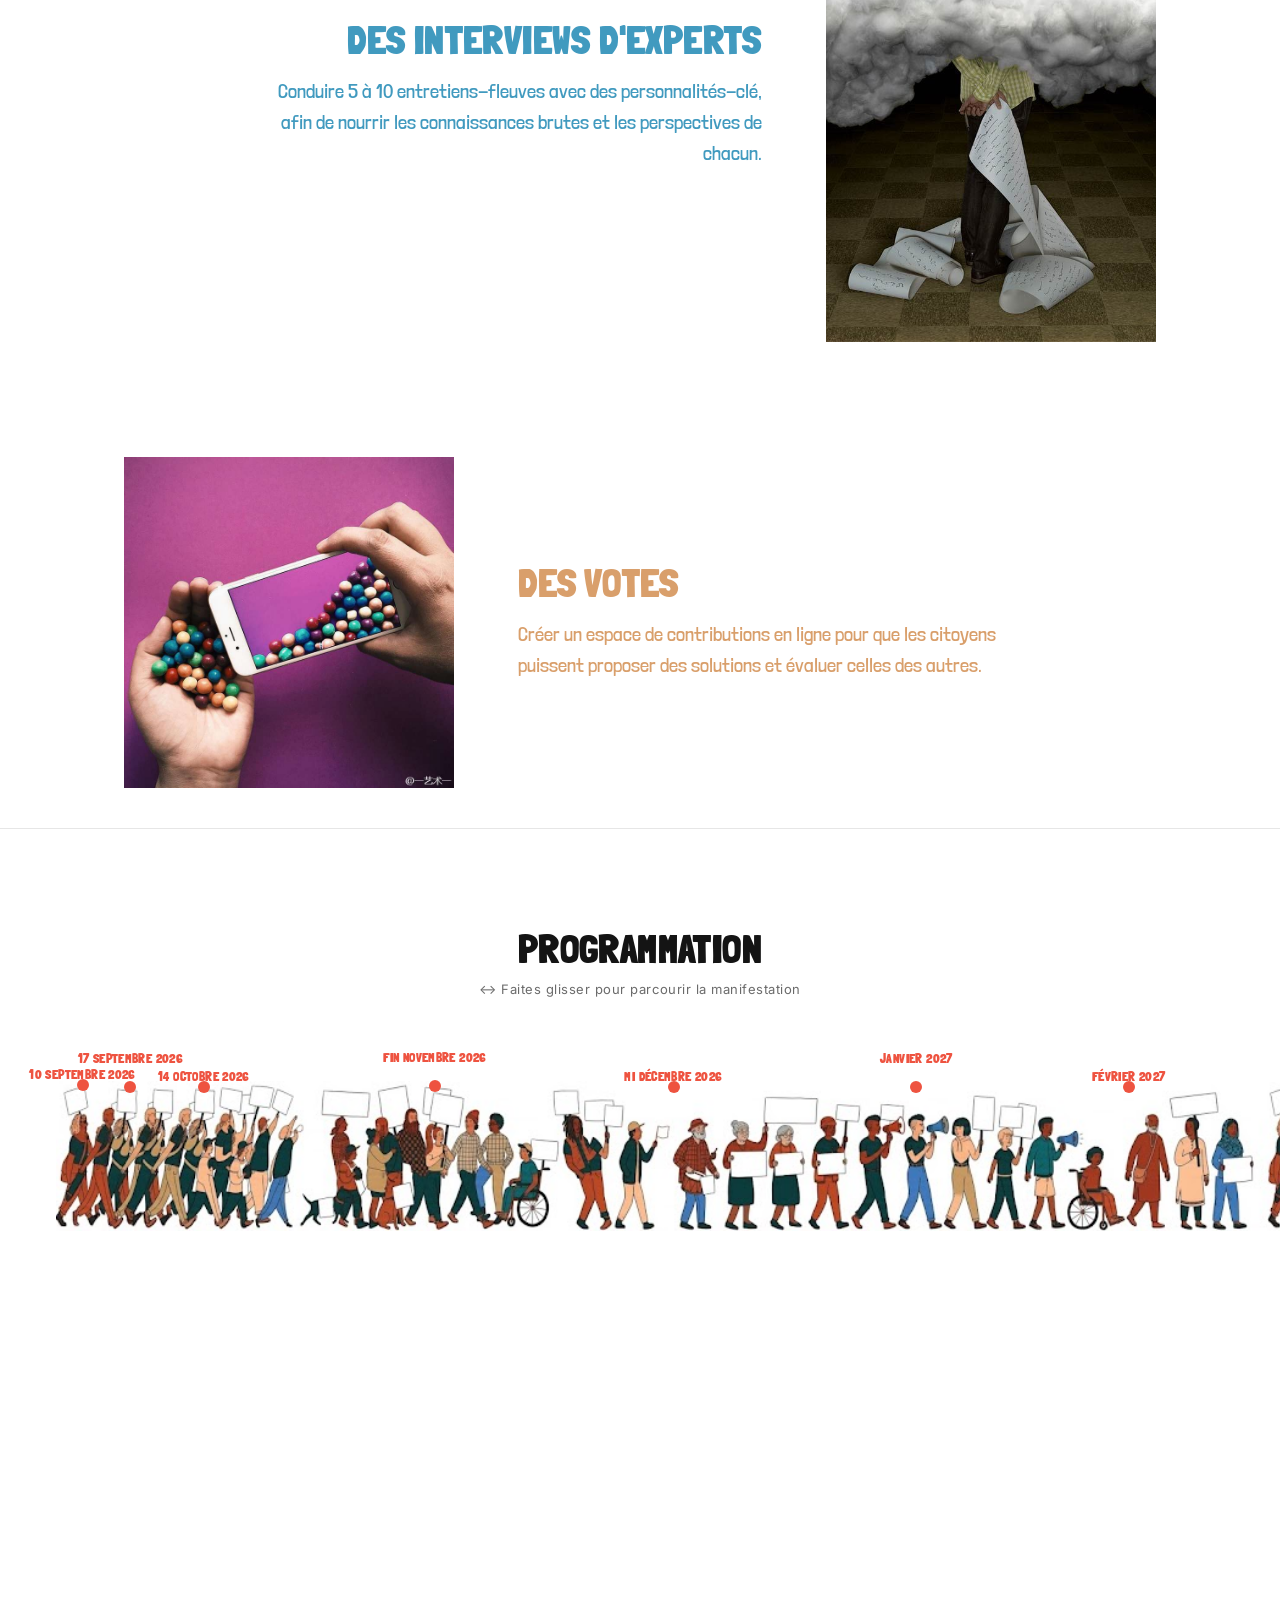
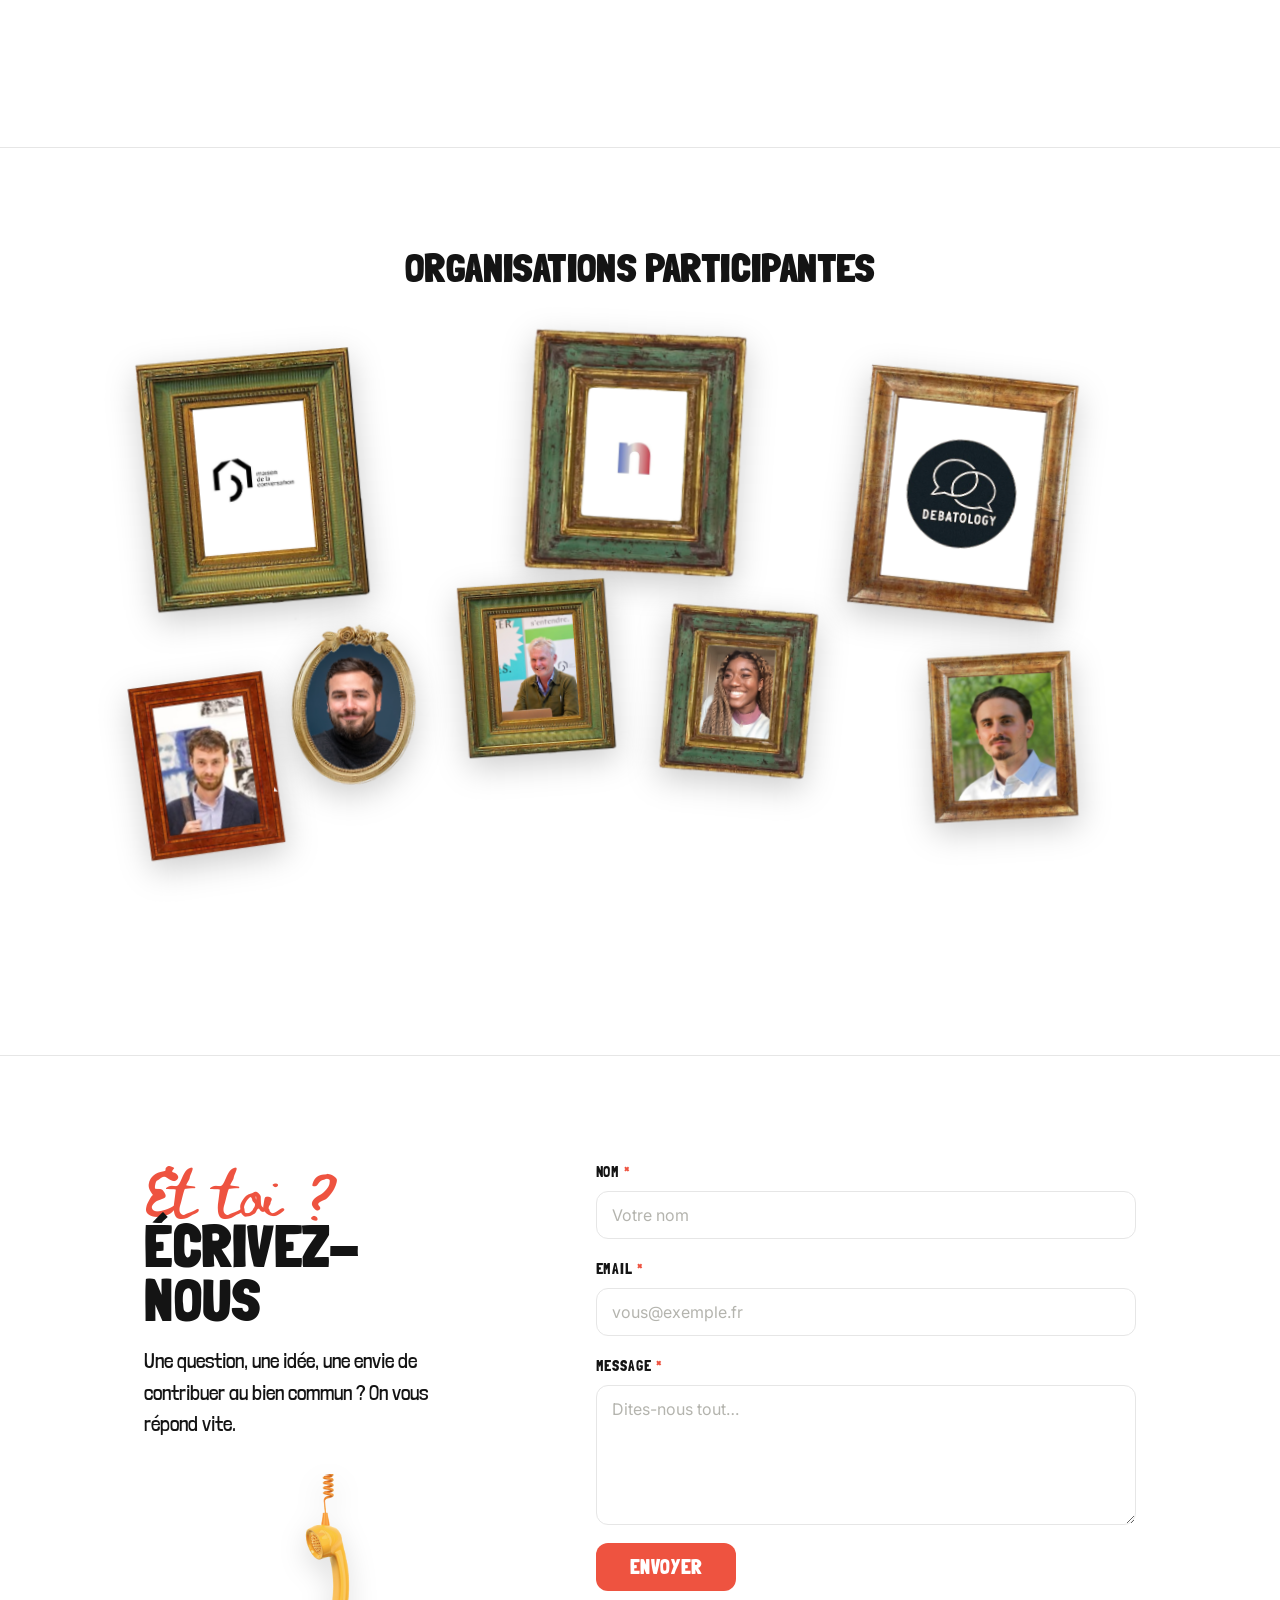
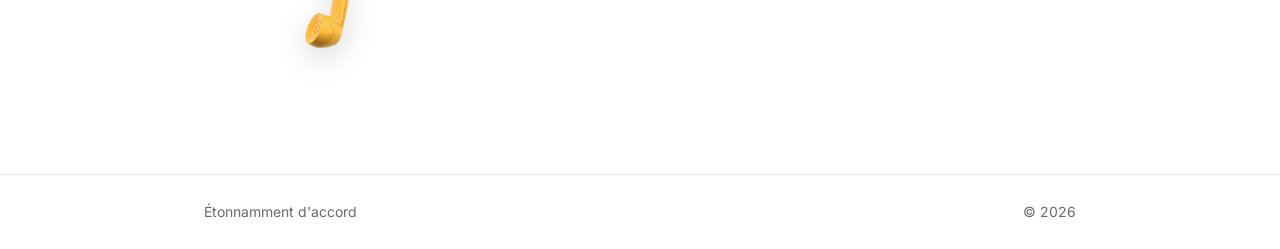
==== commit 54a8711b: "Merge main into fix/domain-spelling-and-deploy-path Keep main's date labels above the dots; a dot no" ====
--- a/site/index.html
+++ b/site/index.html
@@ -410,7 +410,7 @@
       margin-top: 30px;
       overflow-x: auto;
       overflow-y: hidden;
-      padding: 8px 0 460px;                 /* room below for the taller drop-down cards */
+      padding: 52px 0 460px 56px;                /* room above for the date labels, below for the taller drop-down cards */
       -webkit-overflow-scrolling: touch;
       scrollbar-width: thin;
     }
@@ -431,6 +431,14 @@
       box-shadow: 0 0 0 0 rgba(238,83,64,.5); animation: tlpulse 2.2s infinite; pointer-events: none;
     }
     .tl-event:hover .tl-dot, .tl-event.is-open .tl-dot { animation: none; }
+    /* permanent date above each dot; alternate rows so neighbouring dates never collide */
+    .tl-label {
+      position: absolute; left: 50%; bottom: calc(100% + 6px); transform: translateX(-50%);
+      font-family: "Londrina Solid", sans-serif; font-weight: 900; text-transform: uppercase;
+      font-size: 13px; letter-spacing: .03em; line-height: 1; white-space: nowrap;
+      color: var(--accent); pointer-events: none;
+    }
+    .tl-event:nth-of-type(even) .tl-label { bottom: calc(100% + 24px); }
     @keyframes tlpulse {
       0%   { box-shadow: 0 0 0 0 rgba(238,83,64,.45); }
       70%  { box-shadow: 0 0 0 11px rgba(238,83,64,0); }
@@ -489,6 +497,7 @@
       .tl-card { width: 250px; }
       .tl-track img { height: 170px; }
       .tl-scroll { padding-bottom: 420px; }
+      .tl-label { font-size: 12px; }
     }
 
     /* keep anchored sections from hiding behind the fixed header */
@@ -1179,19 +1188,29 @@
       });
     })();
 
-    /* Touch devices: tap a timeline sign to toggle its event card */
+    /* Timeline: date label above each dot; hover (desktop) or tap (touch) opens the
+       event card, whose "En savoir plus" button leads to the event's link. */
     (function () {
       const stage = document.querySelector(".tl-stage");
       if (!stage) return;
       let touch = false;
       try { touch = matchMedia("(hover: none)").matches; } catch (e) {}
-      if (!touch) return;
       const evs = Array.from(stage.querySelectorAll(".tl-event"));
       evs.forEach(function (ev) {
-        const hit = ev.querySelector(".tl-hit");
+        const date = ev.querySelector(".tl-date");
+        const dot  = ev.querySelector(".tl-dot");
+        if (date && dot) {
+          const label = document.createElement("span");
+          label.className = "tl-label";
+          label.setAttribute("aria-hidden", "true");
+          label.textContent = date.textContent;
+          dot.parentNode.insertBefore(label, dot.nextSibling);
+        }
+        const hit  = ev.querySelector(".tl-hit");
         if (!hit) return;
         hit.addEventListener("click", function (e) {
           e.stopPropagation();
+          if (!touch) return;
           const open = ev.classList.contains("is-open");
           evs.forEach(function (o) { o.classList.remove("is-open"); });
           if (!open) ev.classList.add("is-open");
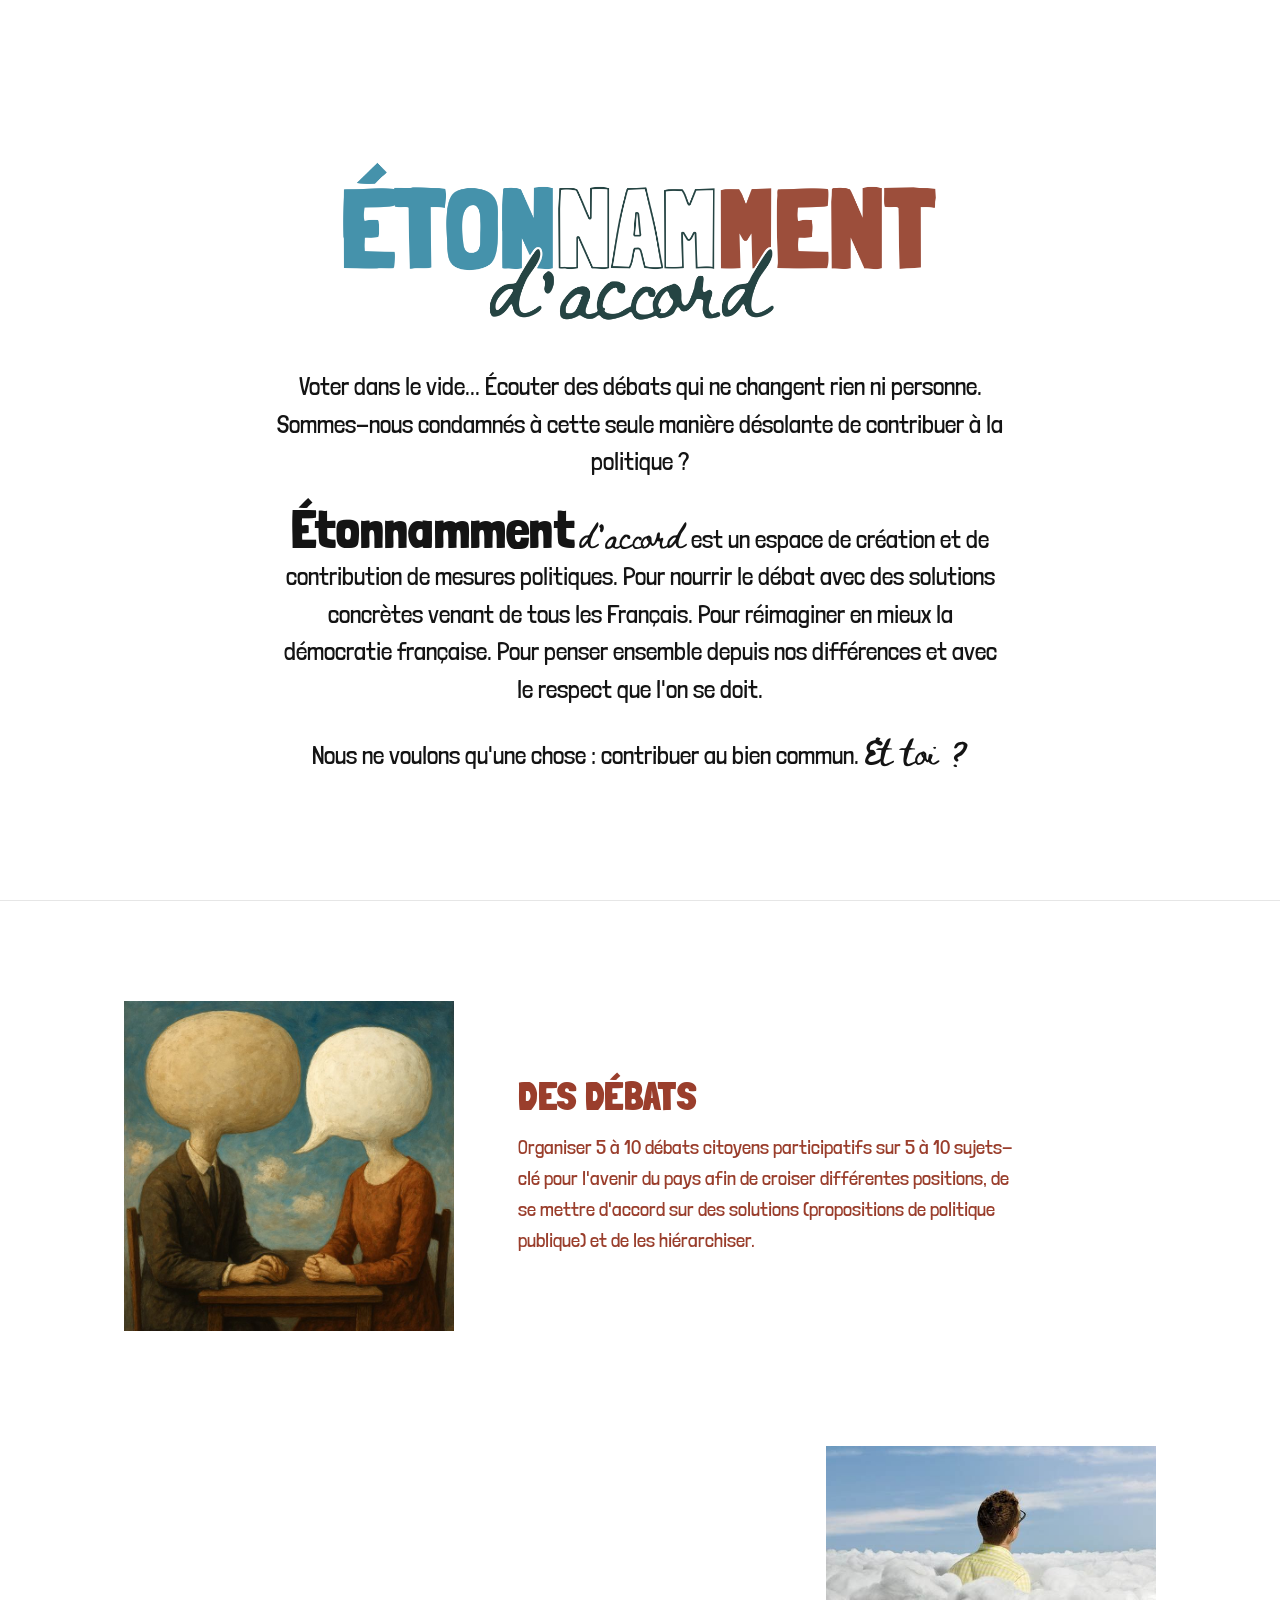
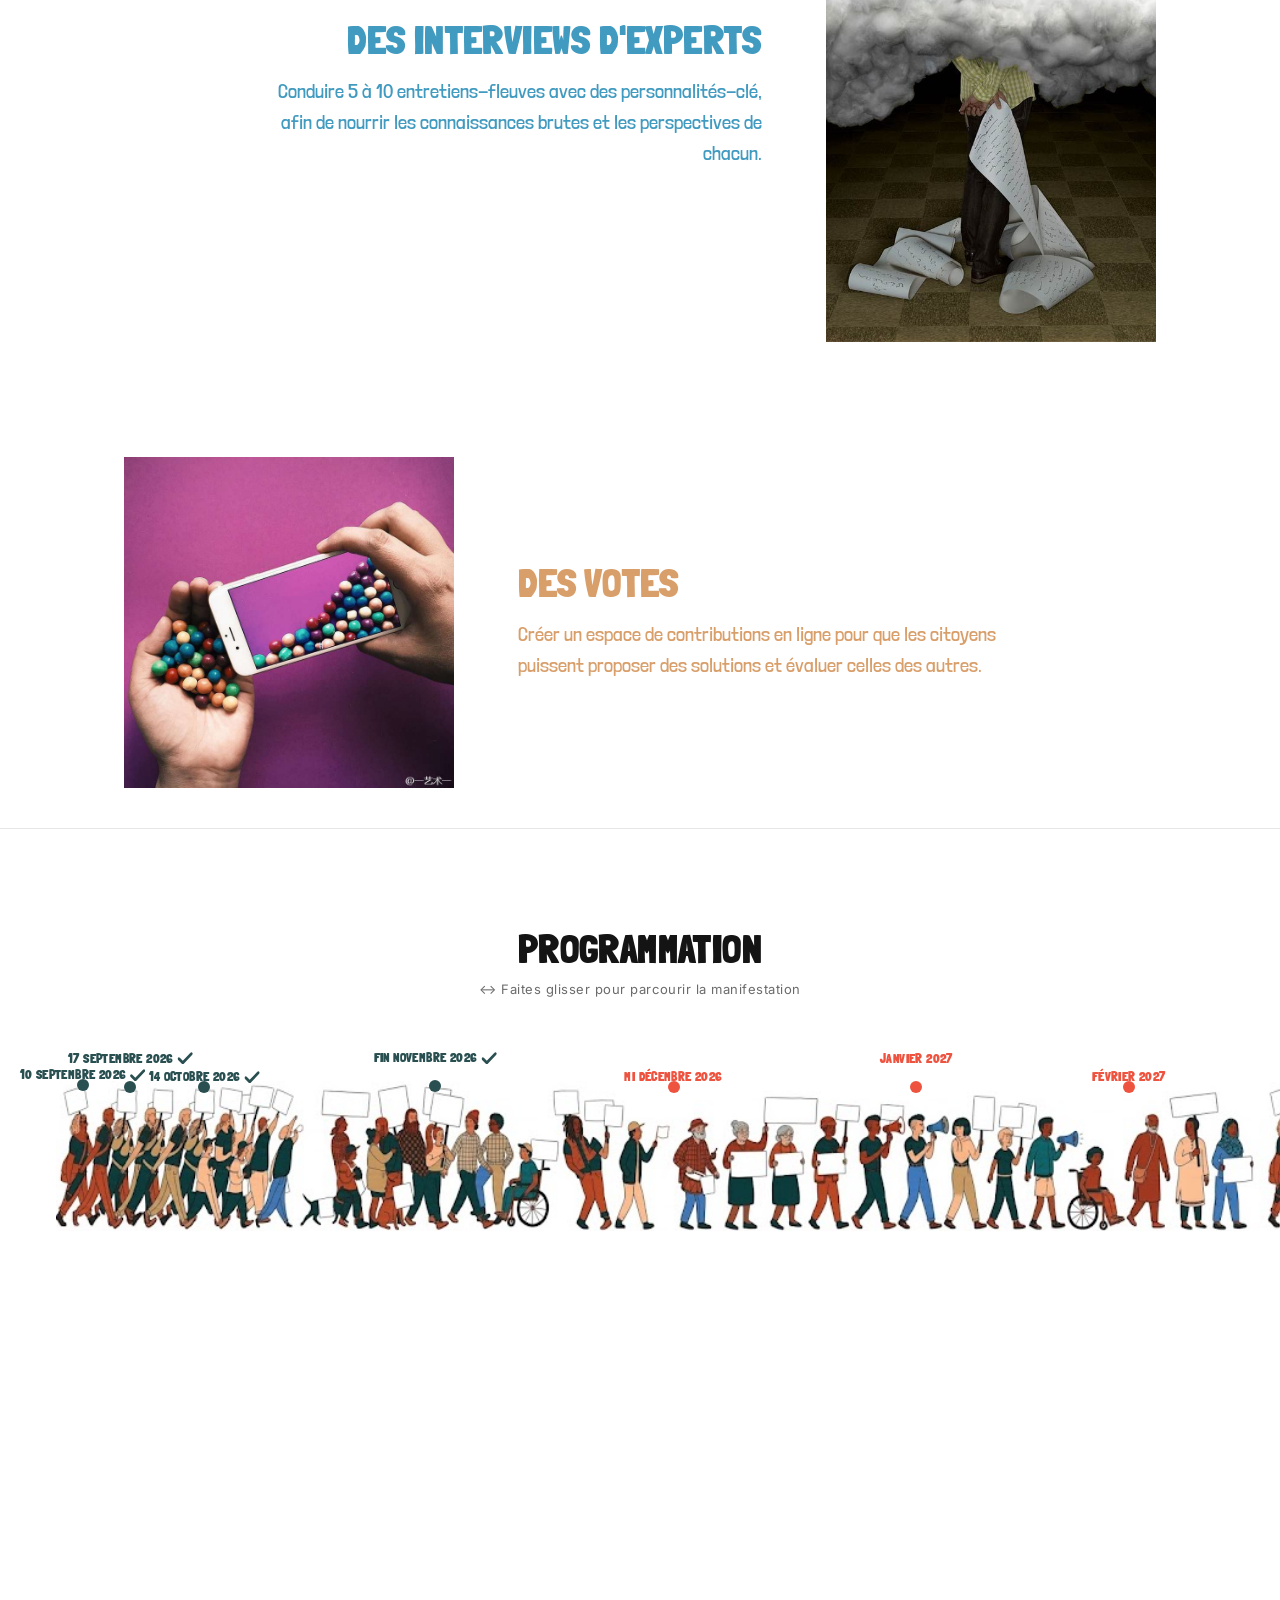
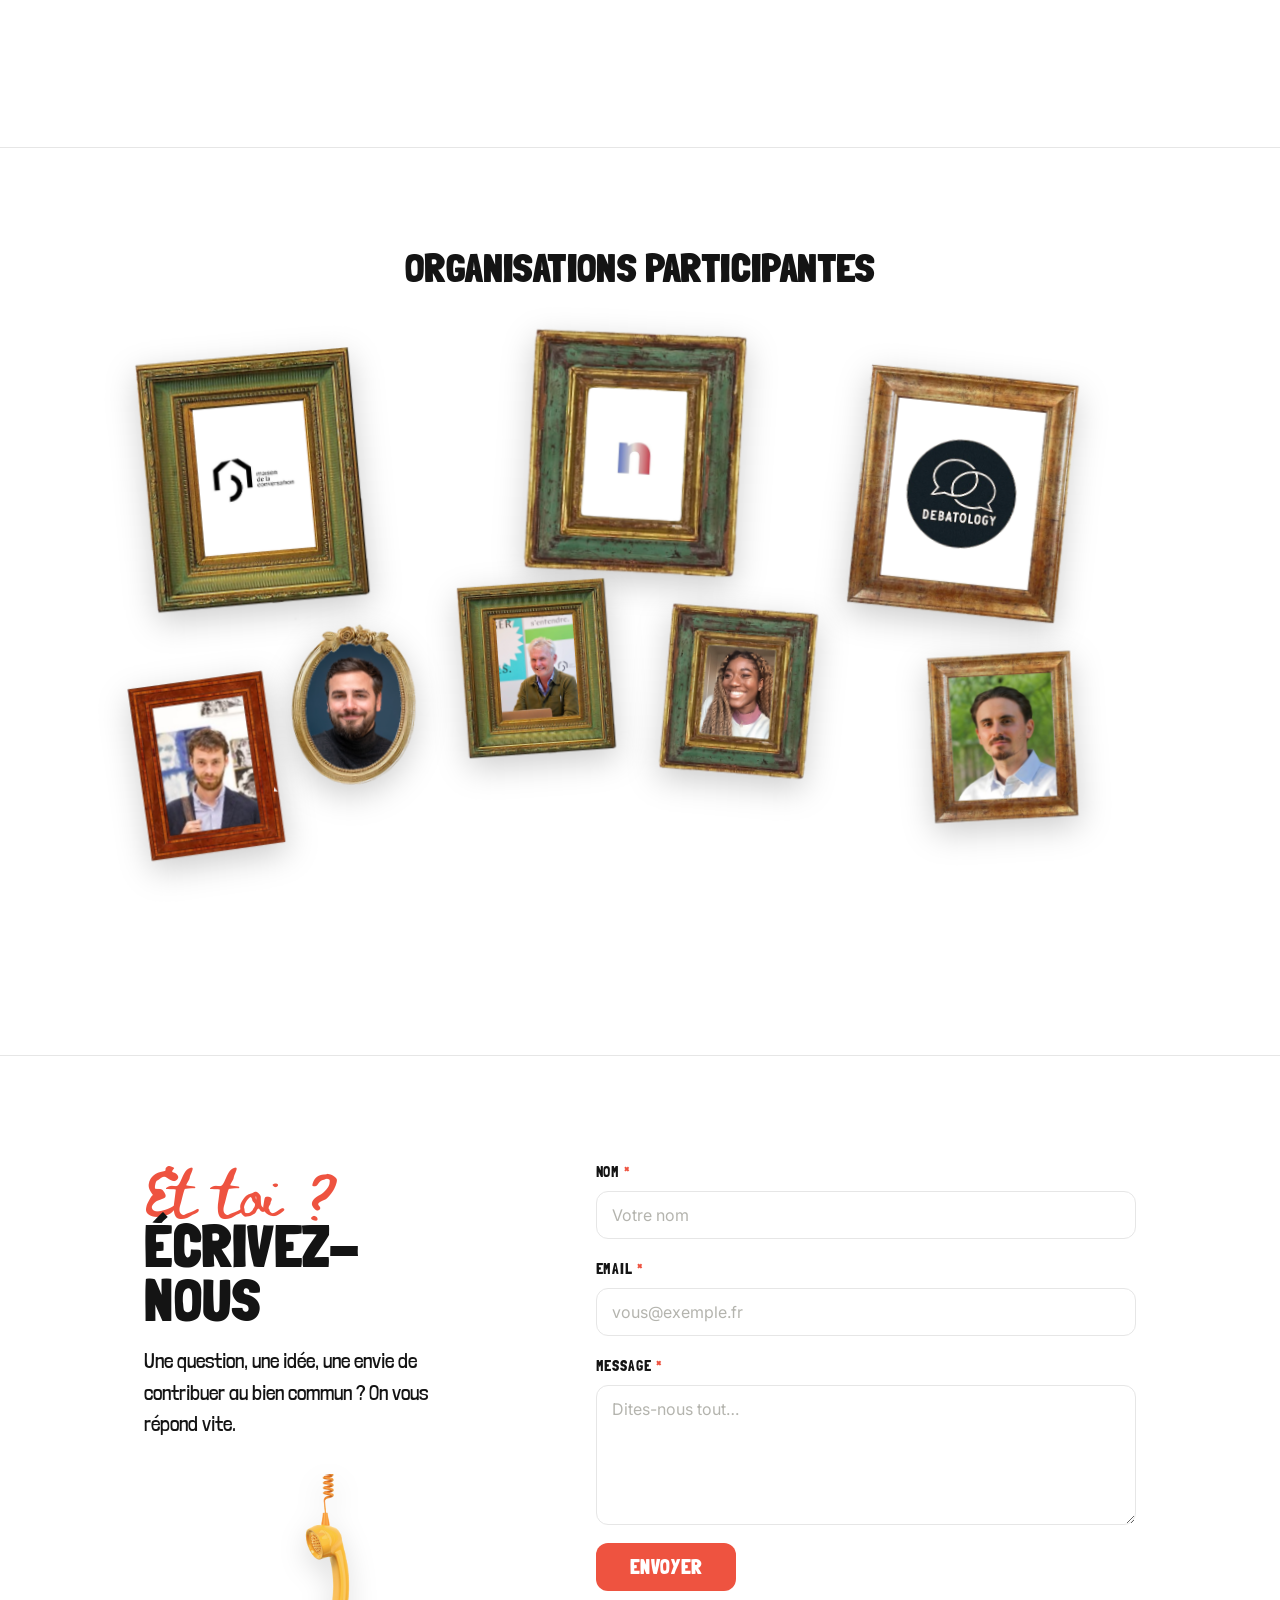
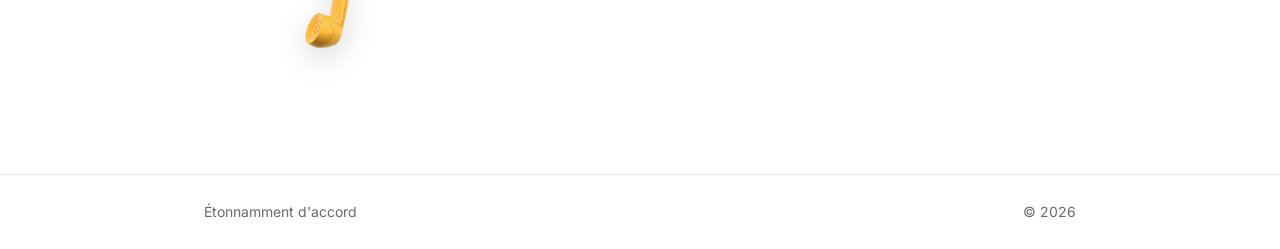
==== commit 4d604705: "Timeline: reorder 10 Sept photos, mark past events in green with a check Co-Authored-By: Claude Sonn" ====
--- a/site/index.html
+++ b/site/index.html
@@ -414,7 +414,7 @@
       -webkit-overflow-scrolling: touch;
       scrollbar-width: thin;
     }
-    .tl-stage { position: relative; display: inline-block; --tlh: 150px; }
+    .tl-stage { position: relative; display: inline-block; --tlh: 150px; --done: #294f51; }
     .tl-img { display: block; height: var(--tlh); width: auto; user-select: none; -webkit-user-drag: none; }
 
     .tl-event { position: absolute; left: var(--l); top: var(--top); width: var(--w); height: var(--h); }
@@ -439,6 +439,13 @@
       color: var(--accent); pointer-events: none;
     }
     .tl-event:nth-of-type(even) .tl-label { bottom: calc(100% + 24px); }
+    /* past events: green dot, label and date header, plus a check beside the label */
+    .tl-event.is-past .tl-dot { background: var(--done); animation: none; box-shadow: none; }
+    .tl-event.is-past .tl-label { color: var(--done); display: flex; align-items: center; gap: 4px; }
+    .tl-event.is-past .tl-date { background: var(--done); }
+    .tl-event.is-past:hover .tl-hit, .tl-event.is-past.is-open .tl-hit { outline-color: var(--done); }
+    .tl-event.is-past .tl-more { background: var(--done); }
+    .tl-check { width: 15px; height: 12px; flex: none; }
     @keyframes tlpulse {
       0%   { box-shadow: 0 0 0 0 rgba(238,83,64,.45); }
       70%  { box-shadow: 0 0 0 11px rgba(238,83,64,0); }
@@ -732,17 +739,17 @@
         <div class="tl-stage">
           <img class="tl-img" src="assets/Timeline.png" alt="Une longue manifestation illustrée : de nombreuses personnes marchent de la gauche vers la droite en brandissant des pancartes vierges" />
 
-          <div class="tl-event" style="--l:0.39%; --top:4.1%; --w:1.35%; --h:21%">
+          <div class="tl-event" data-date="2026-09-10" style="--l:0.39%; --top:4.1%; --w:1.35%; --h:21%">
             <button class="tl-hit" type="button" aria-label="Événement du 10 septembre 2026"></button>
             <span class="tl-dot" aria-hidden="true"></span>
             <div class="tl-card" role="dialog" aria-label="10 septembre 2026">
               <div class="tl-date">10 septembre 2026</div>
               <div class="tl-carousel">
                 <div class="tl-track">
-                  <img src="assets/tl_10sept_1.jpg" alt="" />
                   <img src="assets/tl_10sept_2.jpg" alt="" />
                   <img src="assets/tl_10sept_3.jpg" alt="" />
                   <img src="assets/tl_10sept_4.jpg" alt="" />
+                  <img src="assets/tl_10sept_1.jpg" alt="" />
                   <!-- more slides: add further <img> tags here -->
                 </div>
               </div>
@@ -754,7 +761,7 @@
             </div>
           </div>
 
-          <div class="tl-event" style="--l:2.20%; --top:4.9%; --w:1.56%; --h:20%">
+          <div class="tl-event" data-date="2026-09-17" style="--l:2.20%; --top:4.9%; --w:1.56%; --h:20%">
             <button class="tl-hit" type="button" aria-label="Événement du 17 septembre 2026"></button>
             <span class="tl-dot" aria-hidden="true"></span>
             <div class="tl-card" role="dialog" aria-label="17 septembre 2026">
@@ -776,7 +783,7 @@
             </div>
           </div>
 
-          <div class="tl-event" style="--l:5.2%; --top:5.2%; --w:1.45%; --h:19%">
+          <div class="tl-event" data-date="2026-10-14" style="--l:5.2%; --top:5.2%; --w:1.45%; --h:19%">
             <button class="tl-hit" type="button" aria-label="Événement du 14 octobre 2026"></button>
             <span class="tl-dot" aria-hidden="true"></span>
             <div class="tl-card" role="dialog" aria-label="14 octobre 2026">
@@ -789,7 +796,7 @@
             </div>
           </div>
 
-          <div class="tl-event" style="--l:14.5%; --top:4.8%; --w:1.35%; --h:20%">
+          <div class="tl-event" data-date="2026-11-30" style="--l:14.5%; --top:4.8%; --w:1.35%; --h:20%">
             <button class="tl-hit" type="button" aria-label="Événement fin novembre 2026"></button>
             <span class="tl-dot" aria-hidden="true"></span>
             <div class="tl-card" role="dialog" aria-label="Fin novembre 2026">
@@ -801,7 +808,7 @@
             </div>
           </div>
 
-          <div class="tl-event" style="--l:24.0%; --top:5.1%; --w:1.45%; --h:19%">
+          <div class="tl-event" data-date="2026-12-15" style="--l:24.0%; --top:5.1%; --w:1.45%; --h:19%">
             <button class="tl-hit" type="button" aria-label="Événement mi décembre 2026"></button>
             <span class="tl-dot" aria-hidden="true"></span>
             <div class="tl-card" role="dialog" aria-label="Mi décembre 2026">
@@ -813,7 +820,7 @@
             </div>
           </div>
 
-          <div class="tl-event" style="--l:33.8%; --top:4.9%; --w:1.3%; --h:20%">
+          <div class="tl-event" data-date="2027-01-31" style="--l:33.8%; --top:4.9%; --w:1.3%; --h:20%">
             <button class="tl-hit" type="button" aria-label="Événement janvier 2027"></button>
             <span class="tl-dot" aria-hidden="true"></span>
             <div class="tl-card" role="dialog" aria-label="Janvier 2027">
@@ -825,7 +832,7 @@
             </div>
           </div>
 
-          <div class="tl-event" style="--l:42.2%; --top:5.2%; --w:1.5%; --h:19%">
+          <div class="tl-event" data-date="2027-02-28" style="--l:42.2%; --top:5.2%; --w:1.5%; --h:19%">
             <button class="tl-hit" type="button" aria-label="Événement février 2027"></button>
             <span class="tl-dot" aria-hidden="true"></span>
             <div class="tl-card" role="dialog" aria-label="Février 2027">
@@ -837,7 +844,7 @@
             </div>
           </div>
 
-          <div class="tl-event" style="--l:50.5%; --top:4.8%; --w:1.35%; --h:20%">
+          <div class="tl-event" data-date="2027-03-31" style="--l:50.5%; --top:4.8%; --w:1.35%; --h:20%">
             <button class="tl-hit" type="button" aria-label="Événement mars 2027"></button>
             <span class="tl-dot" aria-hidden="true"></span>
             <div class="tl-card" role="dialog" aria-label="Mars 2027">
@@ -1205,6 +1212,12 @@
           label.setAttribute("aria-hidden", "true");
           label.textContent = date.textContent;
           dot.parentNode.insertBefore(label, dot.nextSibling);
+          const end = new Date(ev.getAttribute("data-date") + "T23:59:59");
+          if (!isNaN(end) && end < new Date()) {
+            ev.classList.add("is-past");
+            label.insertAdjacentHTML("beforeend",
+              '<svg class="tl-check" viewBox="0 0 38 30" aria-hidden="true"><path d="M3 17 L13 27 L35 4" fill="none" stroke="currentColor" stroke-width="7" stroke-linecap="round" stroke-linejoin="round"/></svg>');
+          }
         }
         const hit  = ev.querySelector(".tl-hit");
         if (!hit) return;
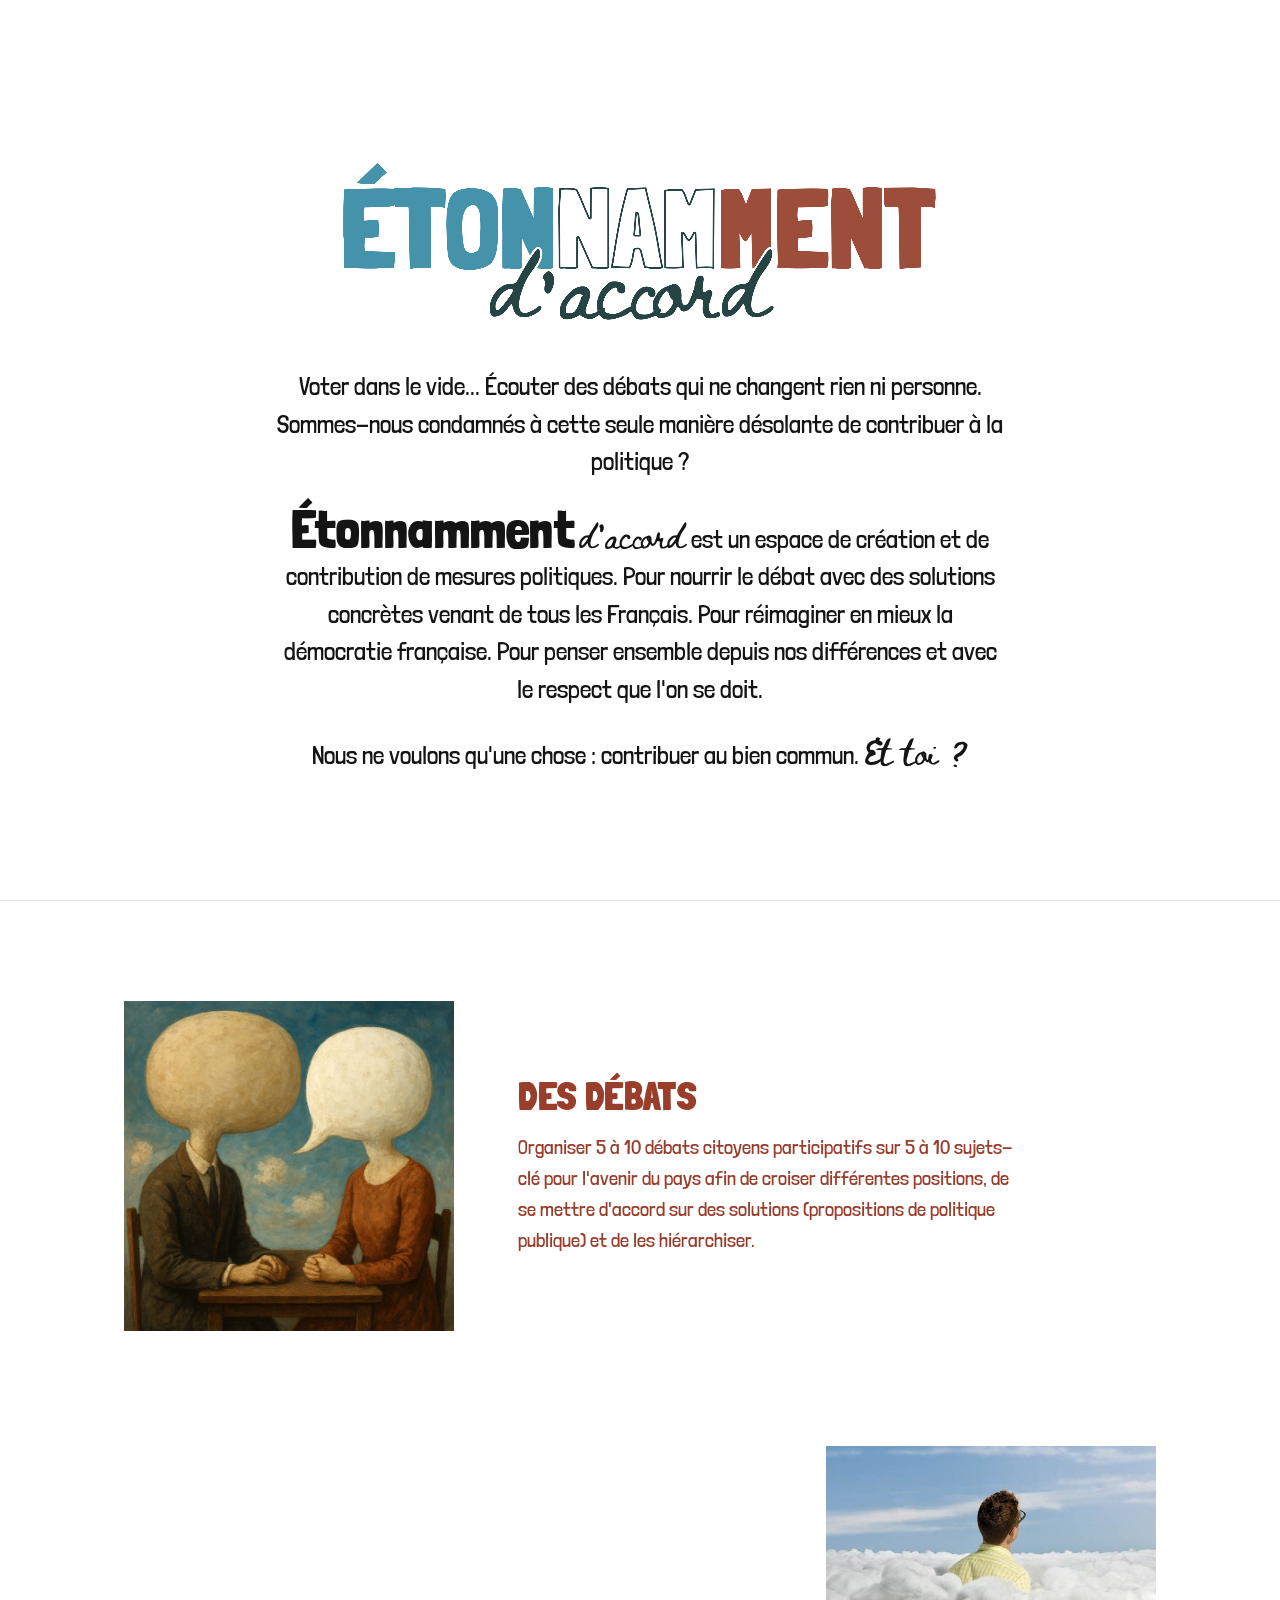
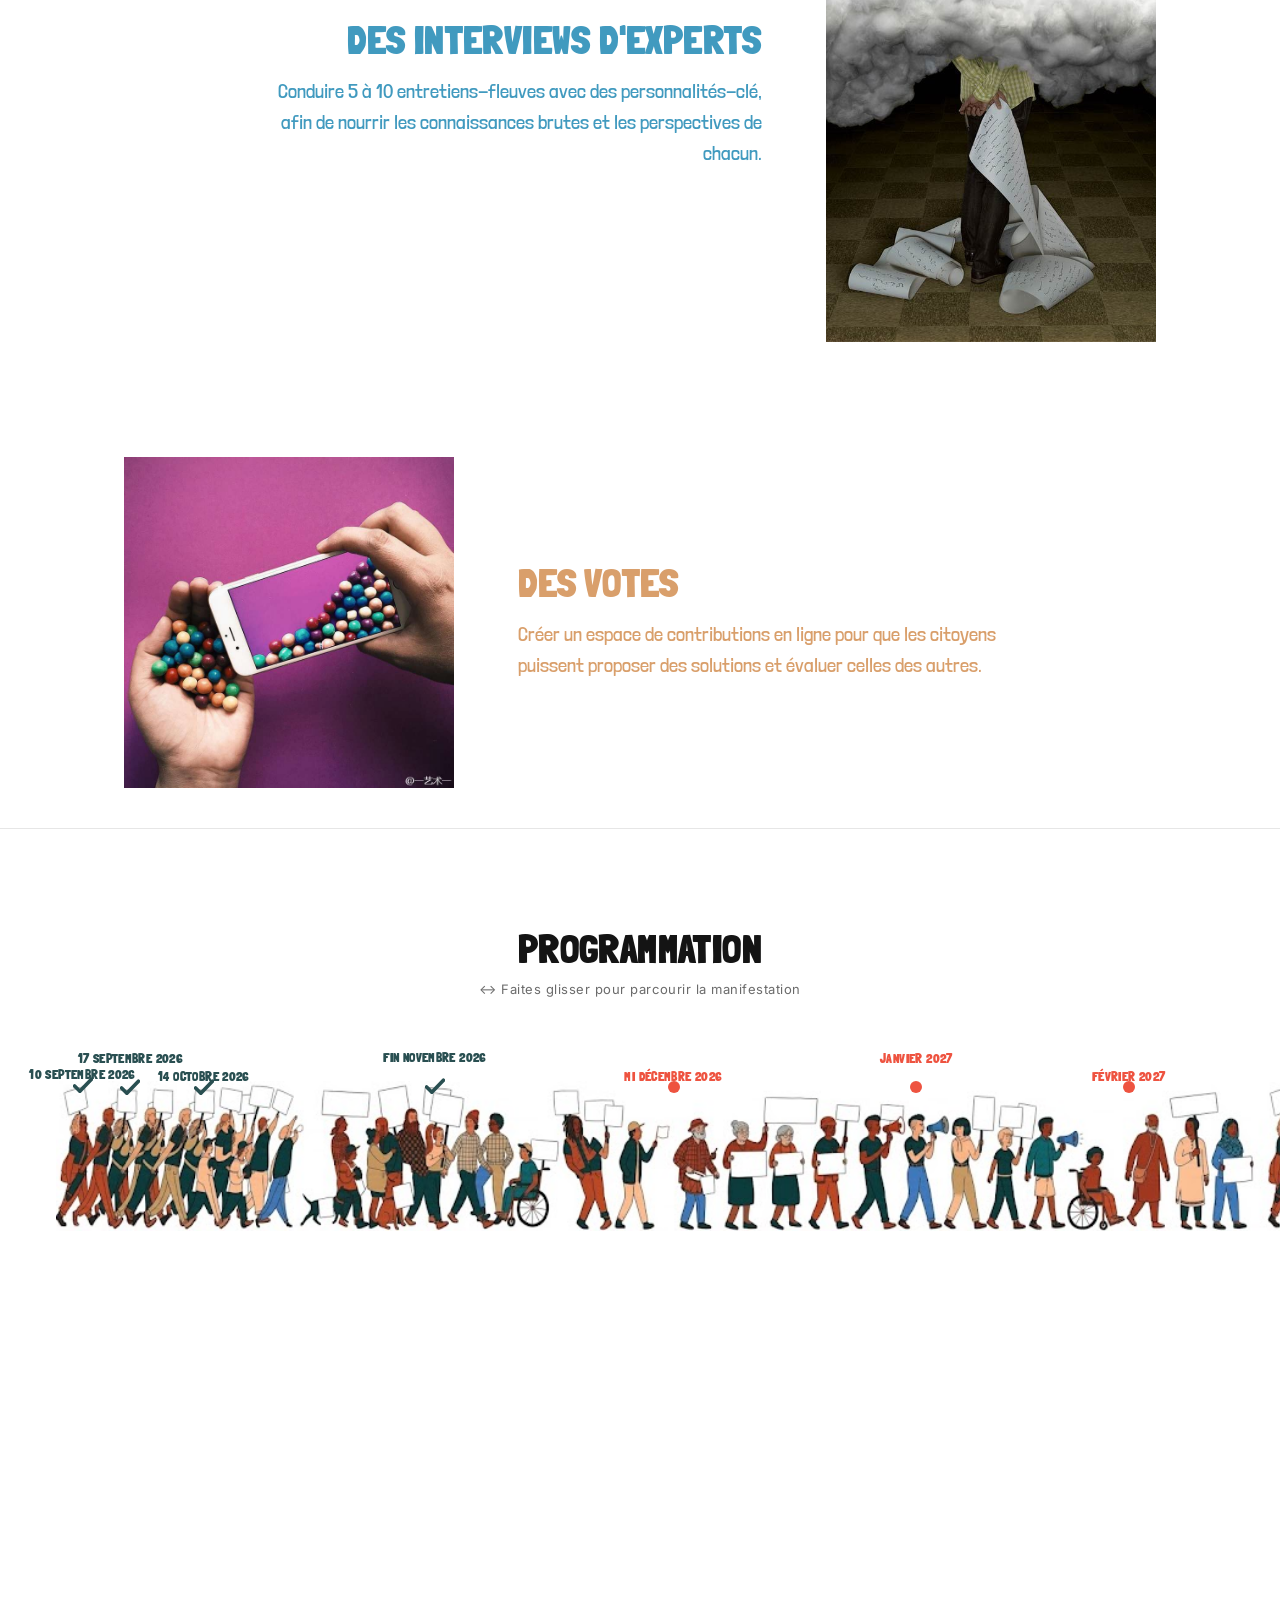
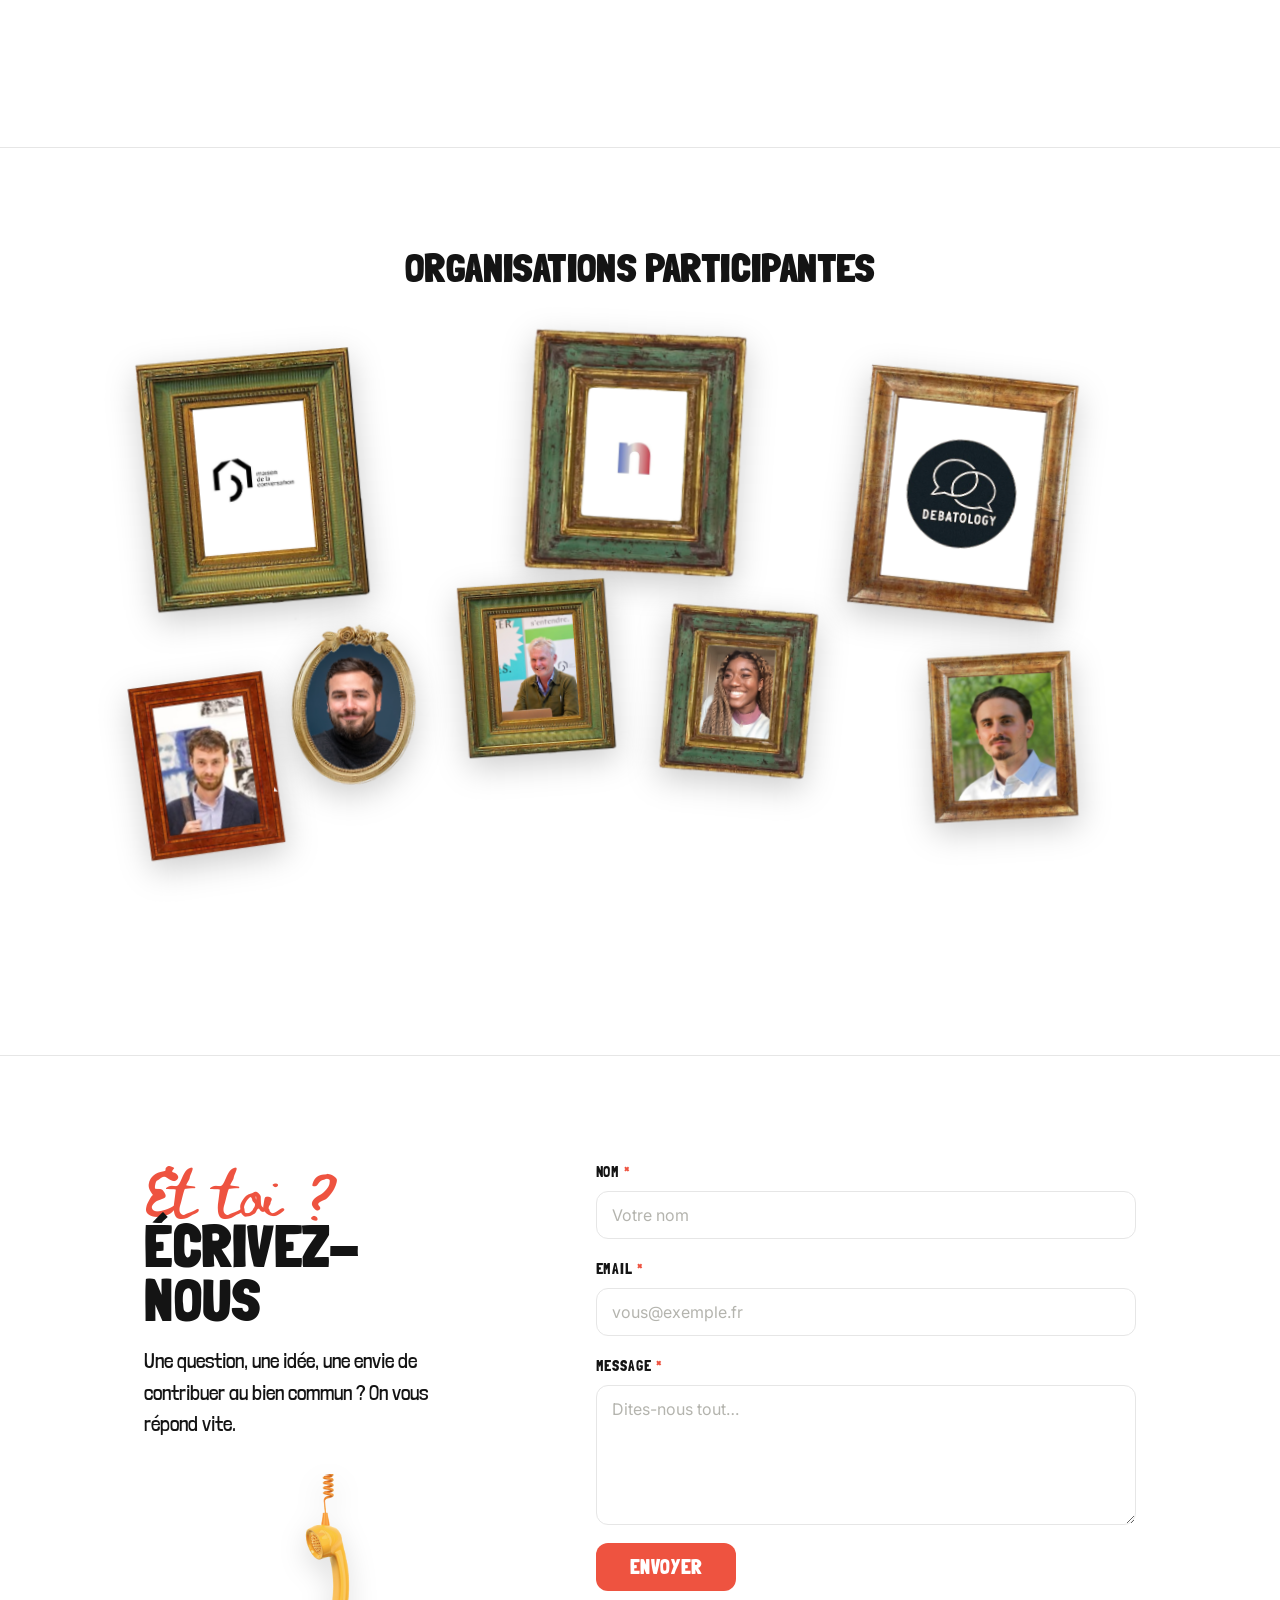
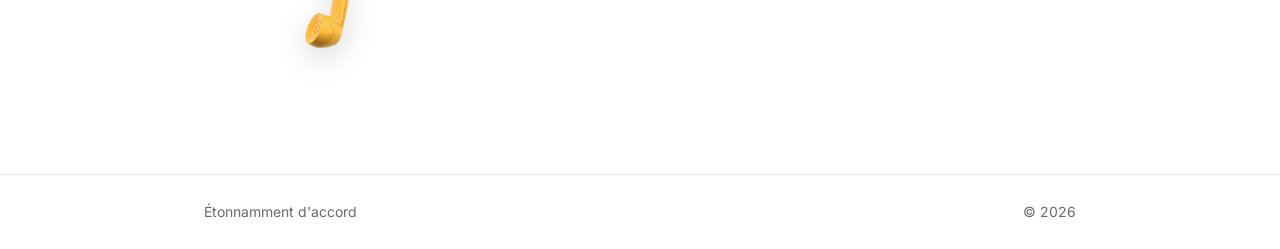
==== commit 4168f6d0: "Timeline: past events show a green check in place of the dot Co-Authored-By: Claude Sonnet 5.5 <nore" ====
--- a/site/index.html
+++ b/site/index.html
@@ -439,13 +439,13 @@
       color: var(--accent); pointer-events: none;
     }
     .tl-event:nth-of-type(even) .tl-label { bottom: calc(100% + 24px); }
-    /* past events: green dot, label and date header, plus a check beside the label */
-    .tl-event.is-past .tl-dot { background: var(--done); animation: none; box-shadow: none; }
-    .tl-event.is-past .tl-label { color: var(--done); display: flex; align-items: center; gap: 4px; }
+    /* past events: the dot becomes a green check; label, date header and button go green */
+    .tl-event.is-past .tl-dot { background: none; animation: none; box-shadow: none; }
+    .tl-event.is-past .tl-label { color: var(--done); }
     .tl-event.is-past .tl-date { background: var(--done); }
     .tl-event.is-past:hover .tl-hit, .tl-event.is-past.is-open .tl-hit { outline-color: var(--done); }
     .tl-event.is-past .tl-more { background: var(--done); }
-    .tl-check { width: 15px; height: 12px; flex: none; }
+    .tl-check { position: absolute; left: 50%; top: 50%; width: 20px; height: 16px; transform: translate(-50%, -50%); color: var(--done); }
     @keyframes tlpulse {
       0%   { box-shadow: 0 0 0 0 rgba(238,83,64,.45); }
       70%  { box-shadow: 0 0 0 11px rgba(238,83,64,0); }
@@ -1215,7 +1215,7 @@
           const end = new Date(ev.getAttribute("data-date") + "T23:59:59");
           if (!isNaN(end) && end < new Date()) {
             ev.classList.add("is-past");
-            label.insertAdjacentHTML("beforeend",
+            dot.insertAdjacentHTML("beforeend",
               '<svg class="tl-check" viewBox="0 0 38 30" aria-hidden="true"><path d="M3 17 L13 27 L35 4" fill="none" stroke="currentColor" stroke-width="7" stroke-linecap="round" stroke-linejoin="round"/></svg>');
           }
         }
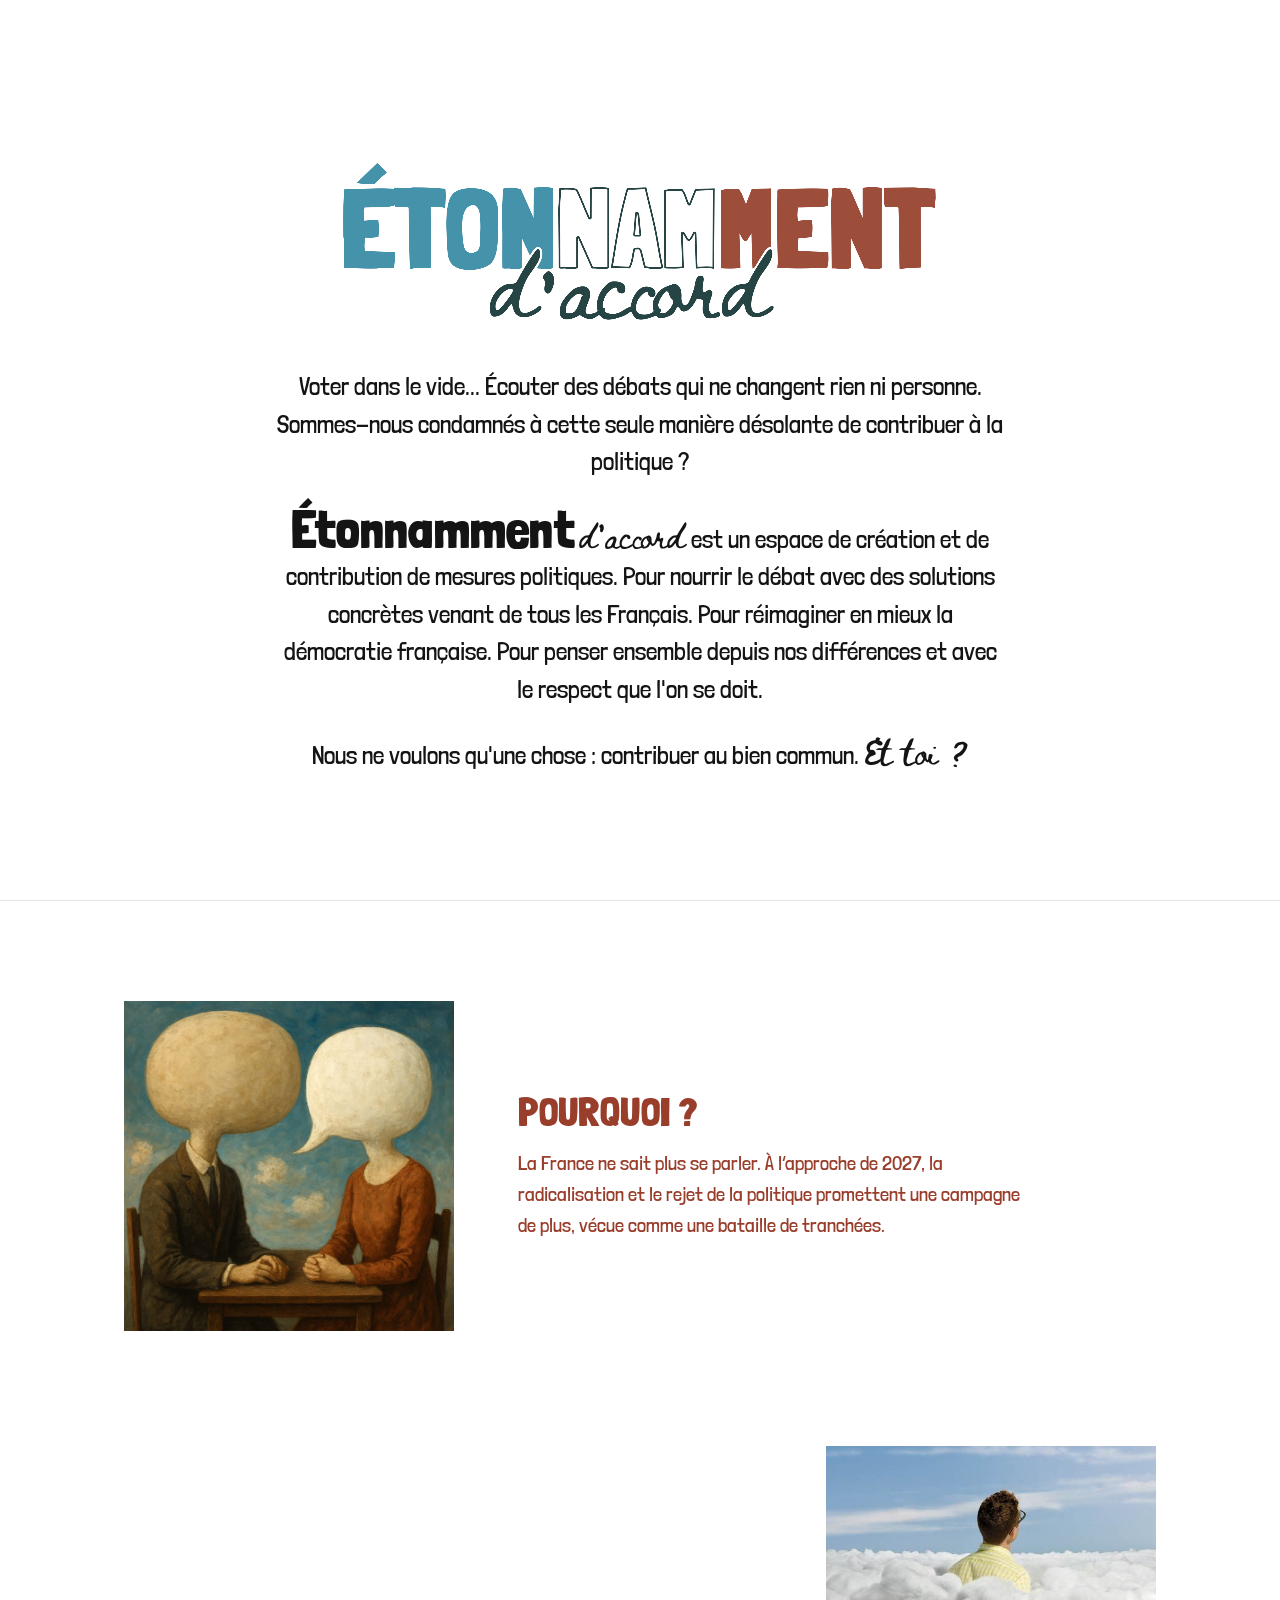
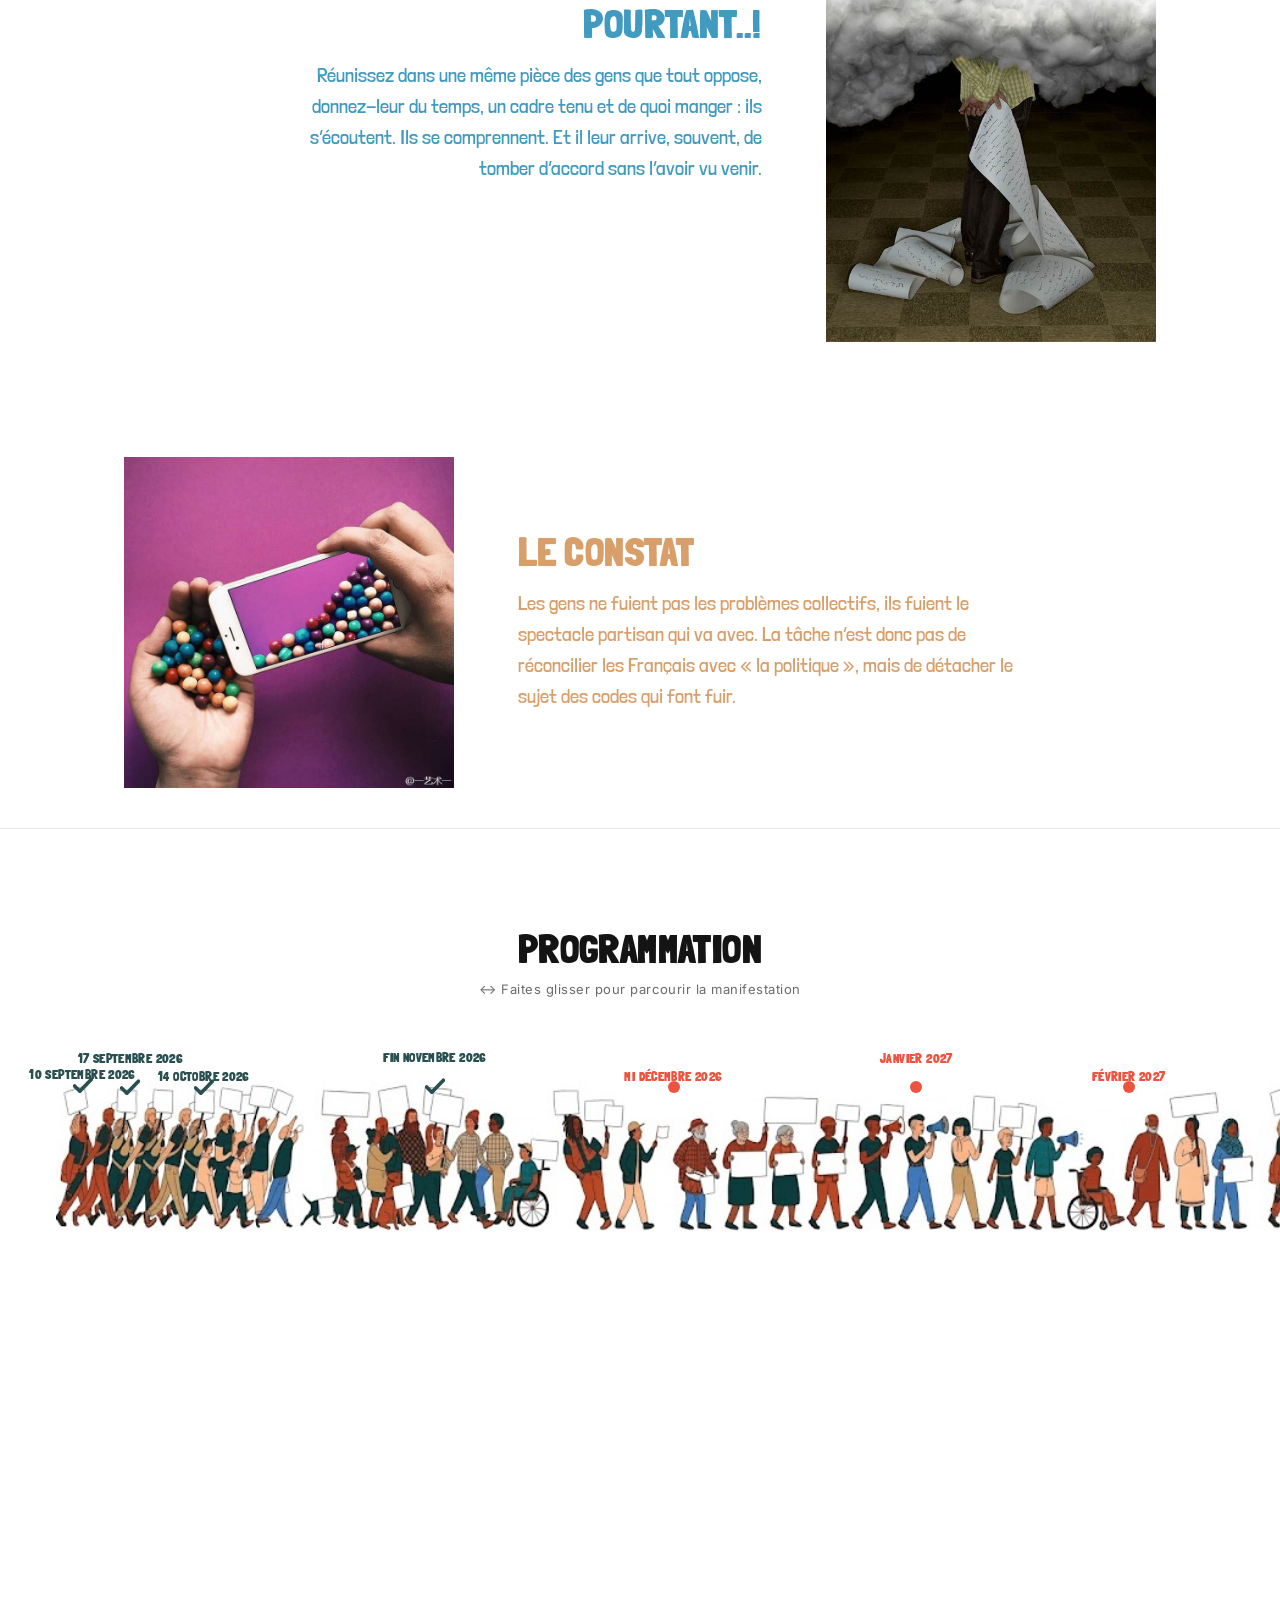
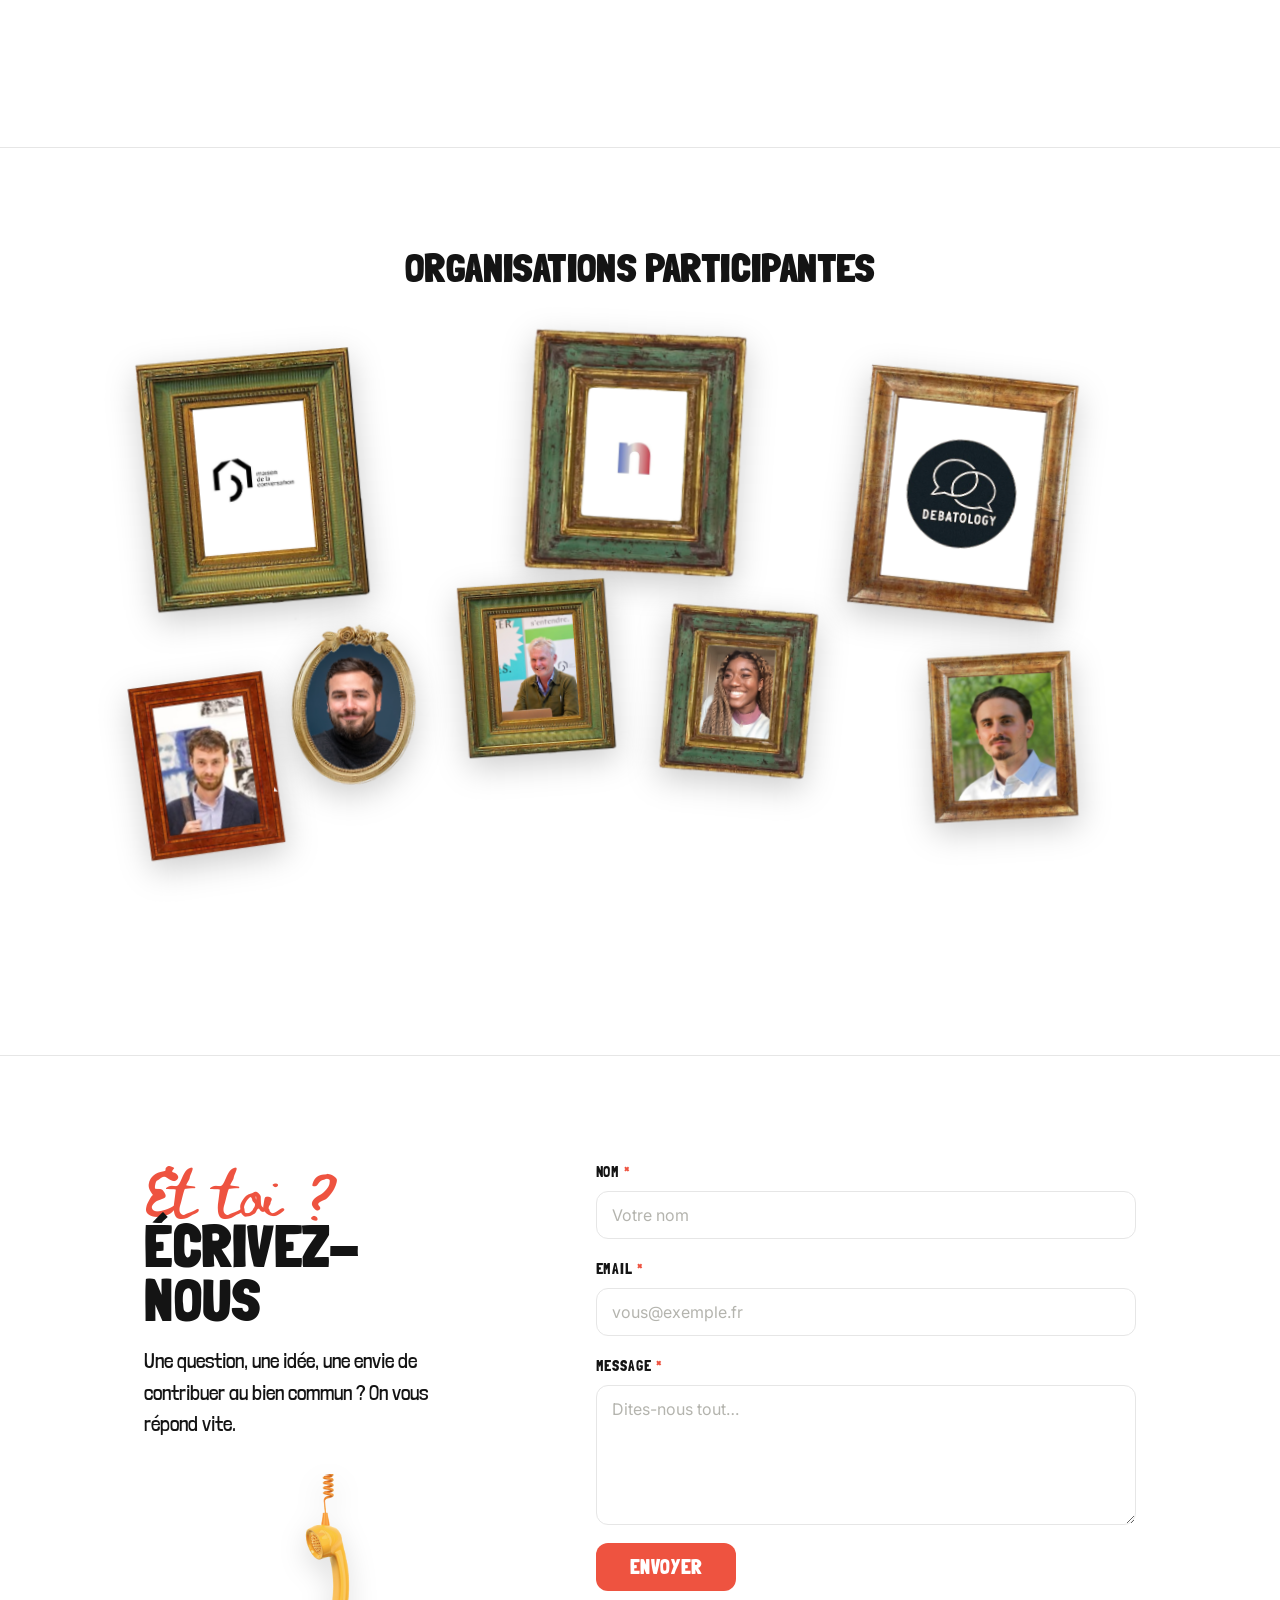
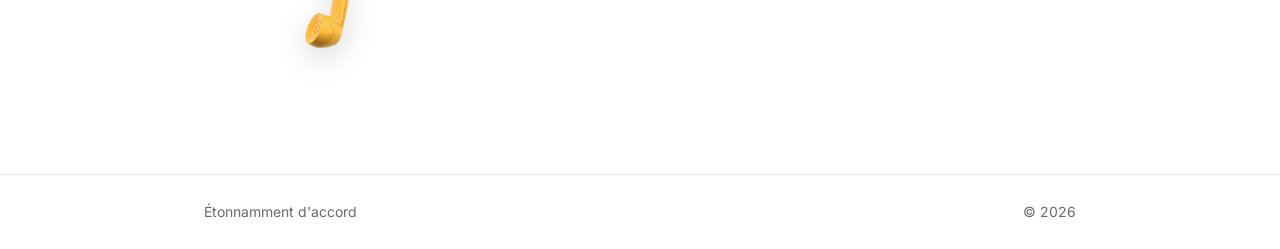
==== commit f104c27a: "Format section: new titles and texts (Pourquoi / Pourtant / Le constat) Co-Authored-By: Claude Sonne" ====
--- a/site/index.html
+++ b/site/index.html
@@ -700,8 +700,8 @@
             <img src="assets/DES_DE_BATS.jpg" alt="Deux personnages aux têtes en forme de bulles de bande dessinée, assis face à face" />
           </div>
           <div class="format-body">
-            <h2 class="format-title">Des débats</h2>
-            <p class="format-text" data-copy="format-debats">Organiser 5 à 10 débats citoyens participatifs sur 5 à 10 sujets-clé pour l'avenir du pays afin de croiser différentes positions, de se mettre d'accord sur des solutions (propositions de politique publique) et de les hiérarchiser.</p>
+            <h2 class="format-title">Pourquoi&nbsp;?</h2>
+            <p class="format-text" data-copy="format-pourquoi">La France ne sait plus se parler. À l’approche de 2027, la radicalisation et le rejet de la politique promettent une campagne de plus, vécue comme une bataille de tranchées.</p>
           </div>
         </div>
 
@@ -710,8 +710,8 @@
             <img src="assets/DES_INTERVIEWS_D_EXPERTS.jpg" alt="Un homme de dos face à un mur de nuages, tenant de longues notes manuscrites" />
           </div>
           <div class="format-body">
-            <h2 class="format-title">Des interviews d'experts</h2>
-            <p class="format-text" data-copy="format-interviews">Conduire 5 à 10 entretiens-fleuves avec des personnalités-clé, afin de nourrir les connaissances brutes et les perspectives de chacun.</p>
+            <h2 class="format-title">Pourtant..!</h2>
+            <p class="format-text" data-copy="format-pourtant">Réunissez dans une même pièce des gens que tout oppose, donnez-leur du temps, un cadre tenu et de quoi manger&nbsp;: ils s’écoutent. Ils se comprennent. Et il leur arrive, souvent, de tomber d’accord sans l’avoir vu venir.</p>
           </div>
         </div>
 
@@ -720,8 +720,8 @@
             <img src="assets/DES_VOTES.jpg" alt="Une main tend des billes colorées qui semblent se déverser dans l'écran d'un téléphone" />
           </div>
           <div class="format-body">
-            <h2 class="format-title">Des votes</h2>
-            <p class="format-text" data-copy="format-votes">Créer un espace de contributions en ligne pour que les citoyens puissent proposer des solutions et évaluer celles des autres.</p>
+            <h2 class="format-title">Le constat</h2>
+            <p class="format-text" data-copy="format-constat">Les gens ne fuient pas les problèmes collectifs, ils fuient le spectacle partisan qui va avec. La tâche n’est donc pas de réconcilier les Français avec «&nbsp;la politique&nbsp;», mais de détacher le sujet des codes qui font fuir.</p>
           </div>
         </div>
 
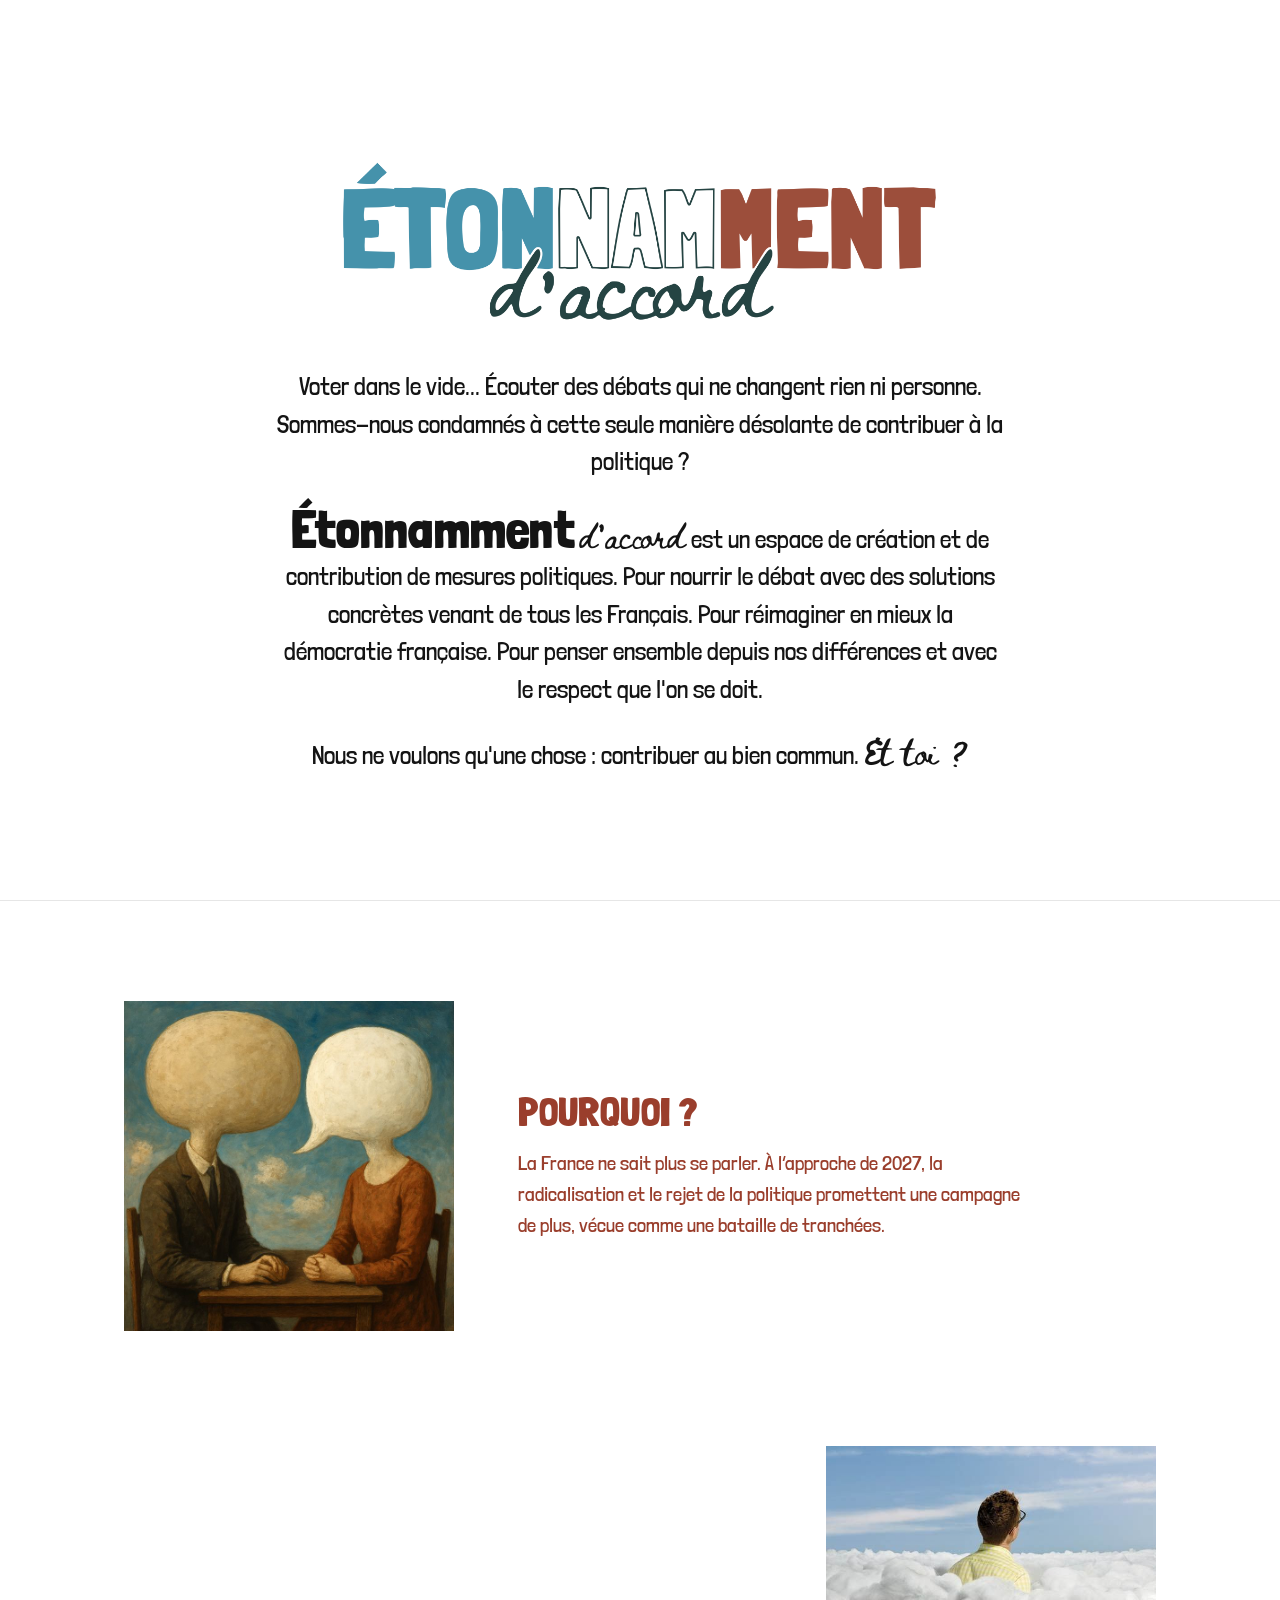
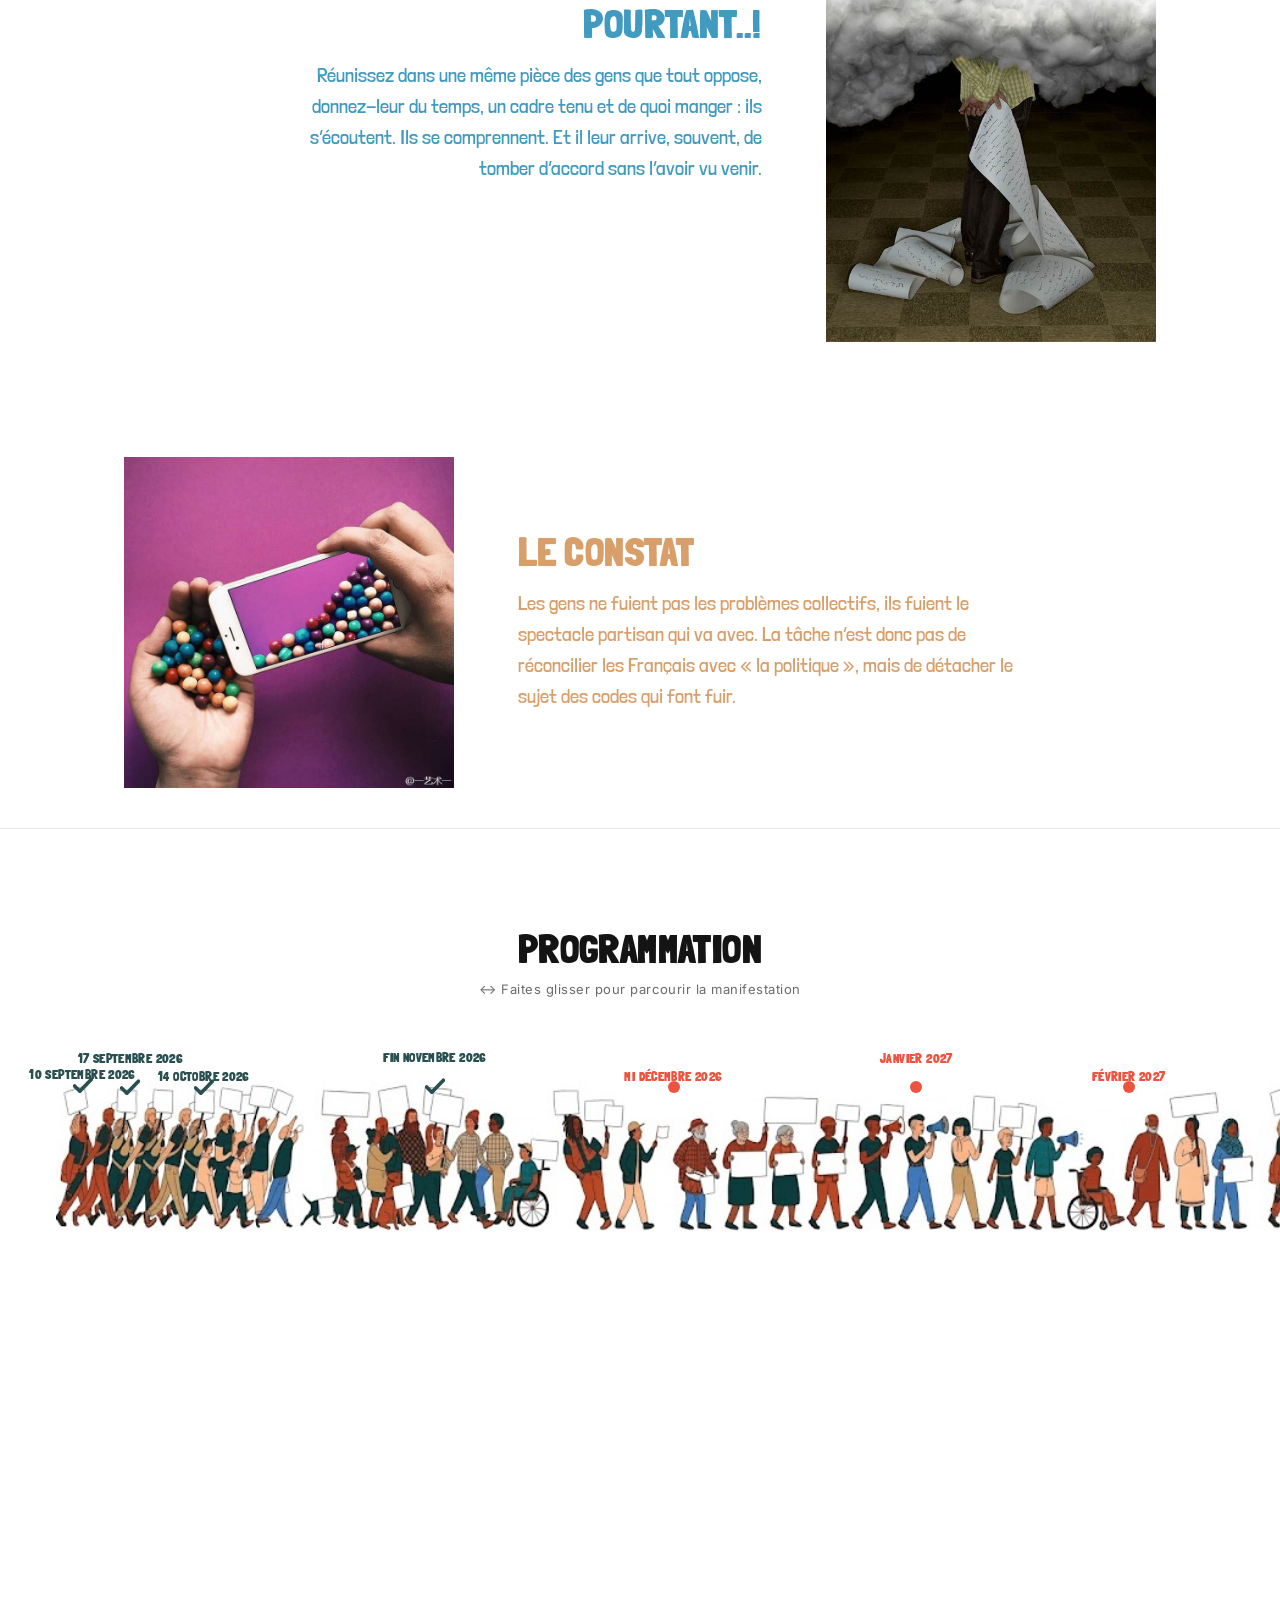
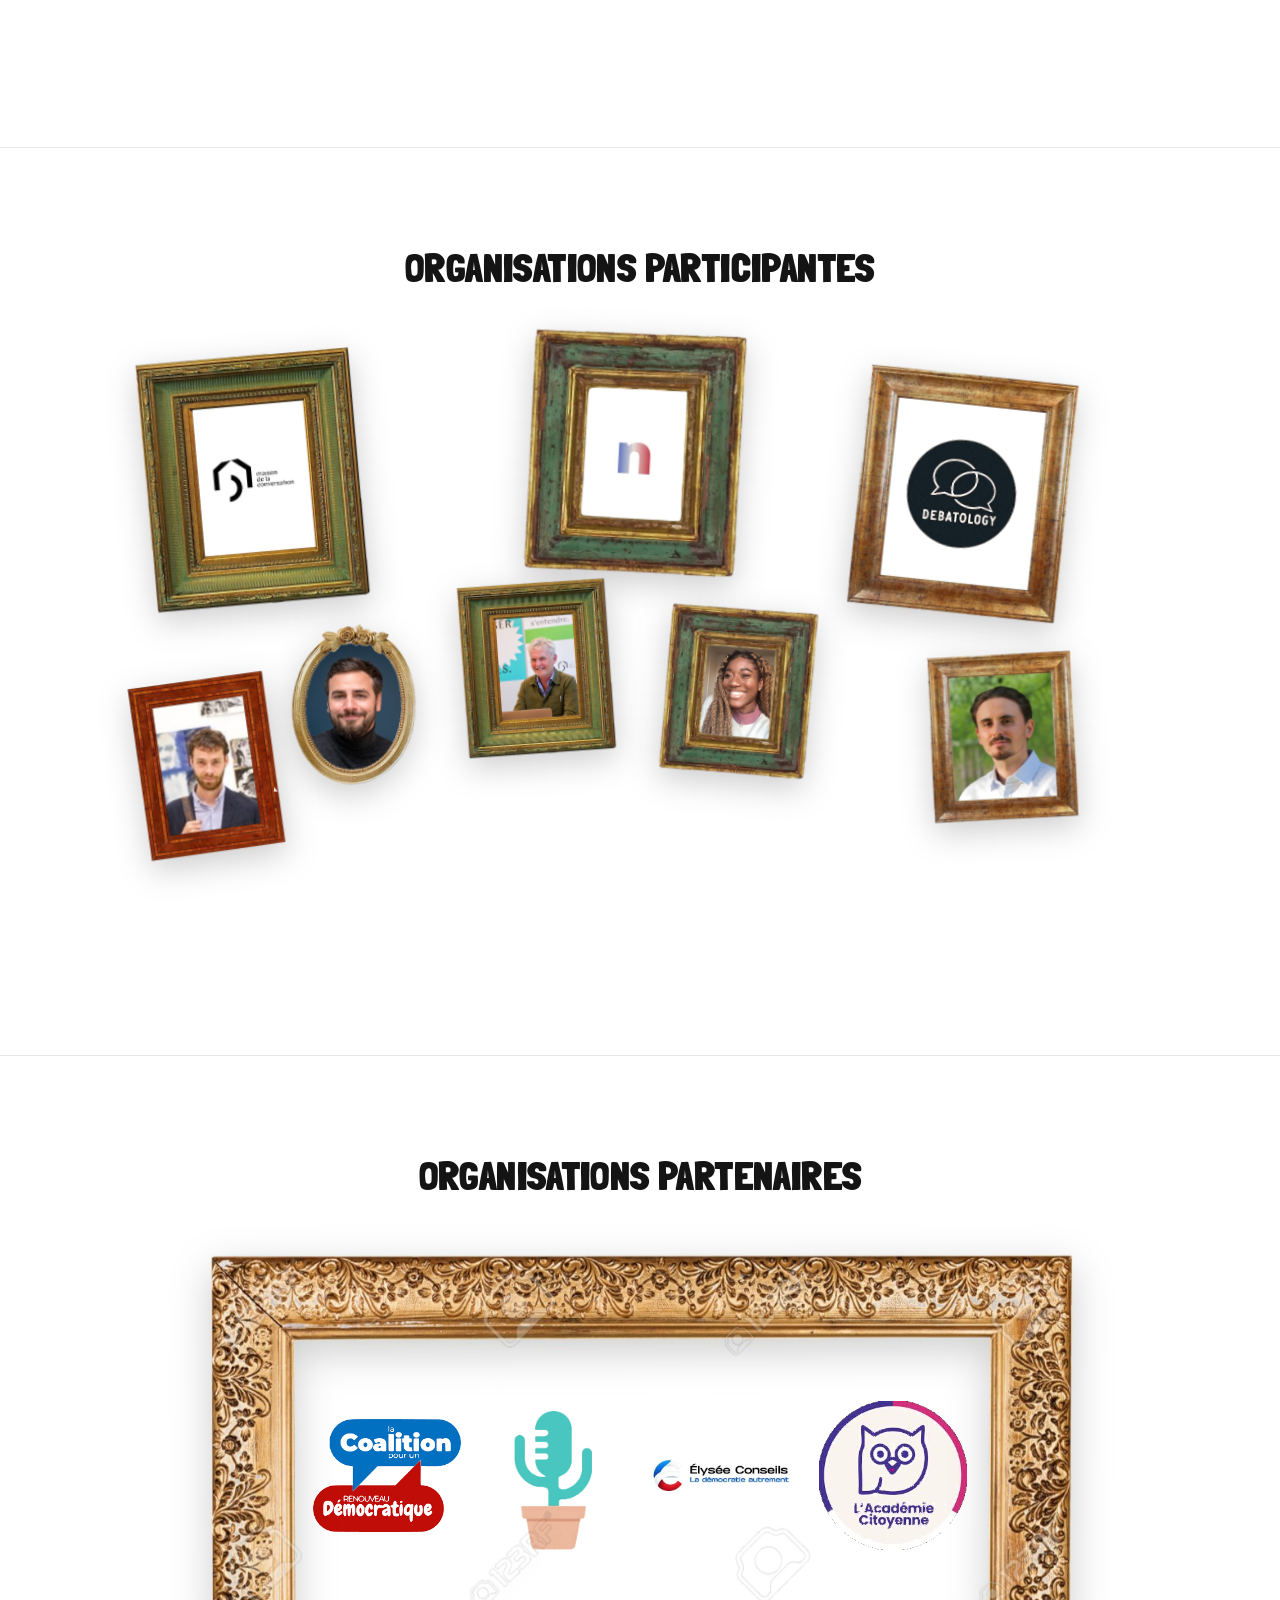
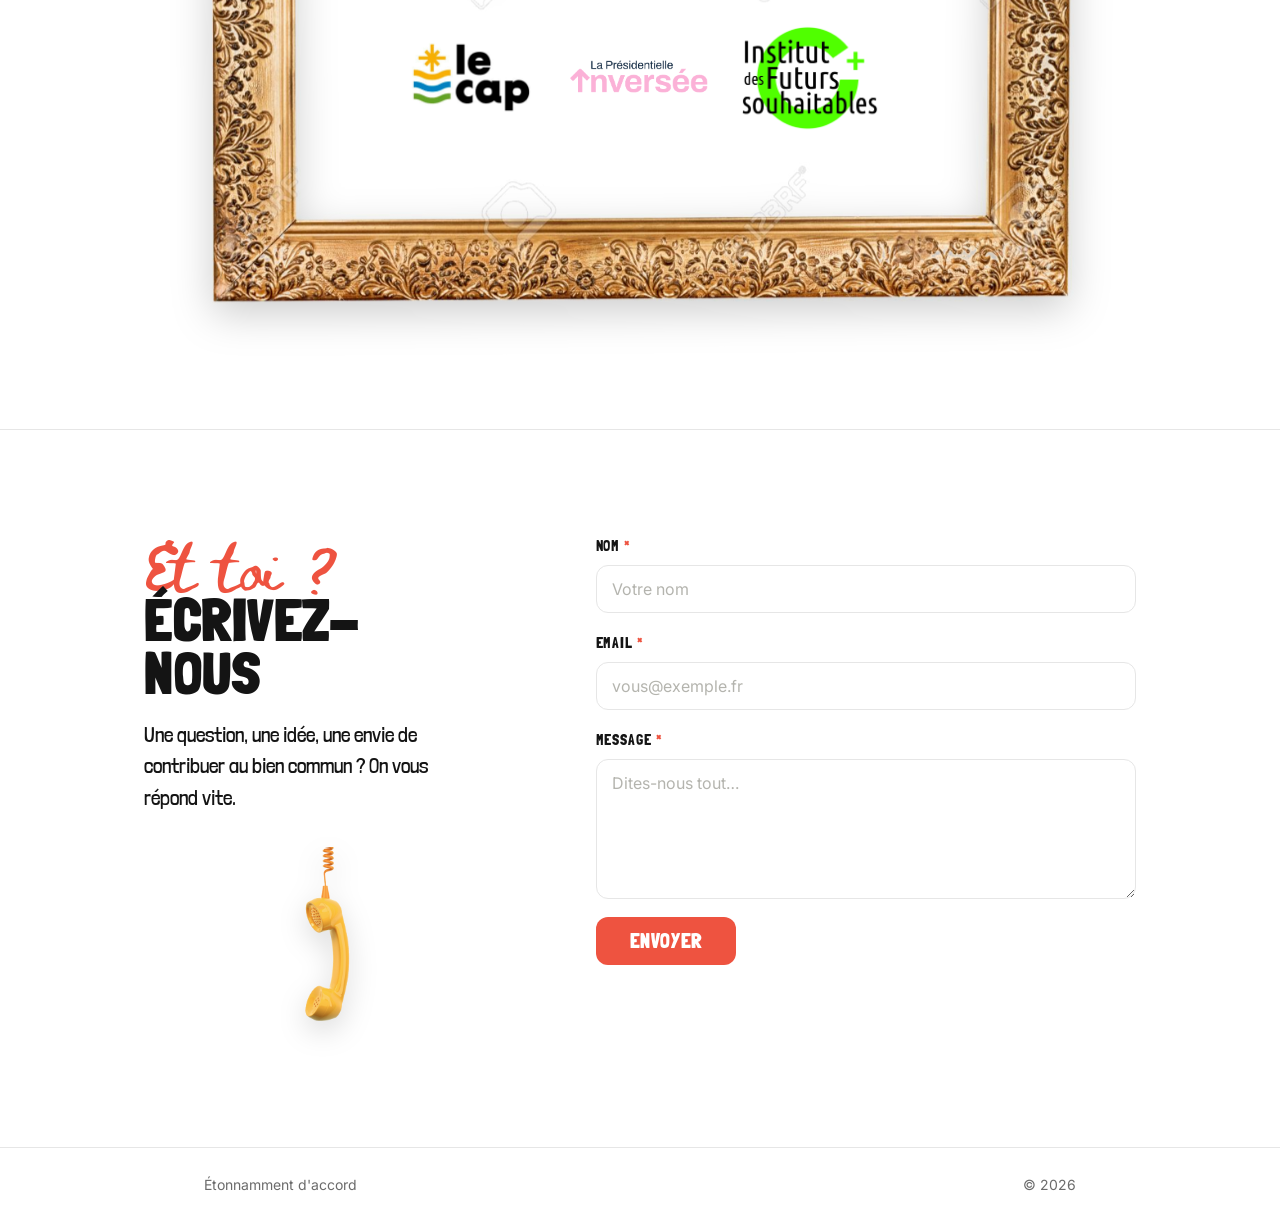
==== commit cfba3d44: "Site: add Organisations partenaires section (framed logo wall) Co-Authored-By: Claude Sonnet 5.5 <no" ====
--- a/site/index.html
+++ b/site/index.html
@@ -402,6 +402,34 @@
       .org-item.small { width: 40%; }
     }
 
+    /* ============ Organisations partenaires (big frame, logos inside) ============ */
+    .section-partners { padding: 100px 0 112px; border-top: 1px solid var(--line); }
+    .partners-frame {
+      position: relative;
+      width: calc(100% - 48px);
+      max-width: 900px;
+      margin: 40px auto 0;
+      aspect-ratio: 1300 / 983;
+    }
+    .partners-frame > img {
+      position: absolute; inset: 0; width: 100%; height: 100%;
+      pointer-events: none; z-index: 2;
+      filter: drop-shadow(0 12px 20px rgba(0, 0, 0, 0.20));
+    }
+    /* the opening of the frame (measured on cadre.png), white like a mat */
+    .partners-logos {
+      position: absolute; z-index: 1;
+      left: 11.5%; right: 11.5%; top: 16.5%; bottom: 16.5%;
+      background: #fff;
+      display: flex; flex-wrap: wrap; justify-content: center; align-content: center;
+      padding: 1%;
+    }
+    .partners-logos li { list-style: none; flex: 0 0 25%; height: 50%; padding: 1.5%; box-sizing: border-box; }
+    .partners-logos img { display: block; width: 100%; height: 100%; object-fit: contain; }
+    @media (max-width: 600px) {
+      .partners-logos li { flex-basis: 33.333%; height: 33.333%; }
+    }
+
     /* ============ Programmation (scrolling timeline) ============ */
     .section-prog { padding: 100px 0 48px; border-top: 1px solid var(--line); }
     .tl-hint { text-align: center; color: var(--ink-muted); font-size: 13px; letter-spacing: 0.04em; margin: 10px 0 0; }
@@ -508,7 +536,7 @@
     }
 
     /* keep anchored sections from hiding behind the fixed header */
-    .section-placeholder, .format, .section-prog, .section-org, .contact { scroll-margin-top: 76px; }
+    .section-placeholder, .format, .section-prog, .section-org, .section-partners, .contact { scroll-margin-top: 76px; }
 
     /* ============ Contact ============ */
     .contact { border-top: 1px solid var(--line); }
@@ -922,6 +950,26 @@
             <a class="org-link" href="https://www.linkedin.com/in/mathieu-groffe-456241153/" target="_blank" rel="noopener">Voir le profil LinkedIn ↗</a>
           </div>
         </div>
+      </div>
+    </section>
+
+    <!-- ============ ORGANISATIONS PARTENAIRES ============ -->
+    <section class="section-partners" id="partenaires">
+      <div class="org-head">
+        <h2>Organisations partenaires</h2>
+      </div>
+
+      <div class="partners-frame">
+        <ul class="partners-logos">
+          <li><img src="assets/partners/logo1.png" alt="La Coalition pour un Renouveau Démocratique" loading="lazy" /></li>
+          <li><img src="assets/partners/logo2.png" alt="Logo partenaire" loading="lazy" /></li>
+          <li><img src="assets/partners/logo3.png" alt="Élysée Conseils" loading="lazy" /></li>
+          <li><img src="assets/partners/logo4.png" alt="L'Académie Citoyenne" loading="lazy" /></li>
+          <li><img src="assets/partners/logo5.png" alt="Le Cap" loading="lazy" /></li>
+          <li><img src="assets/partners/logo6.png" alt="La Présidentielle Inversée" loading="lazy" /></li>
+          <li><img src="assets/partners/logo8.png" alt="Institut des Futurs souhaitables" loading="lazy" /></li>
+        </ul>
+        <img src="assets/partners/cadre.png" alt="" />
       </div>
     </section>
 
